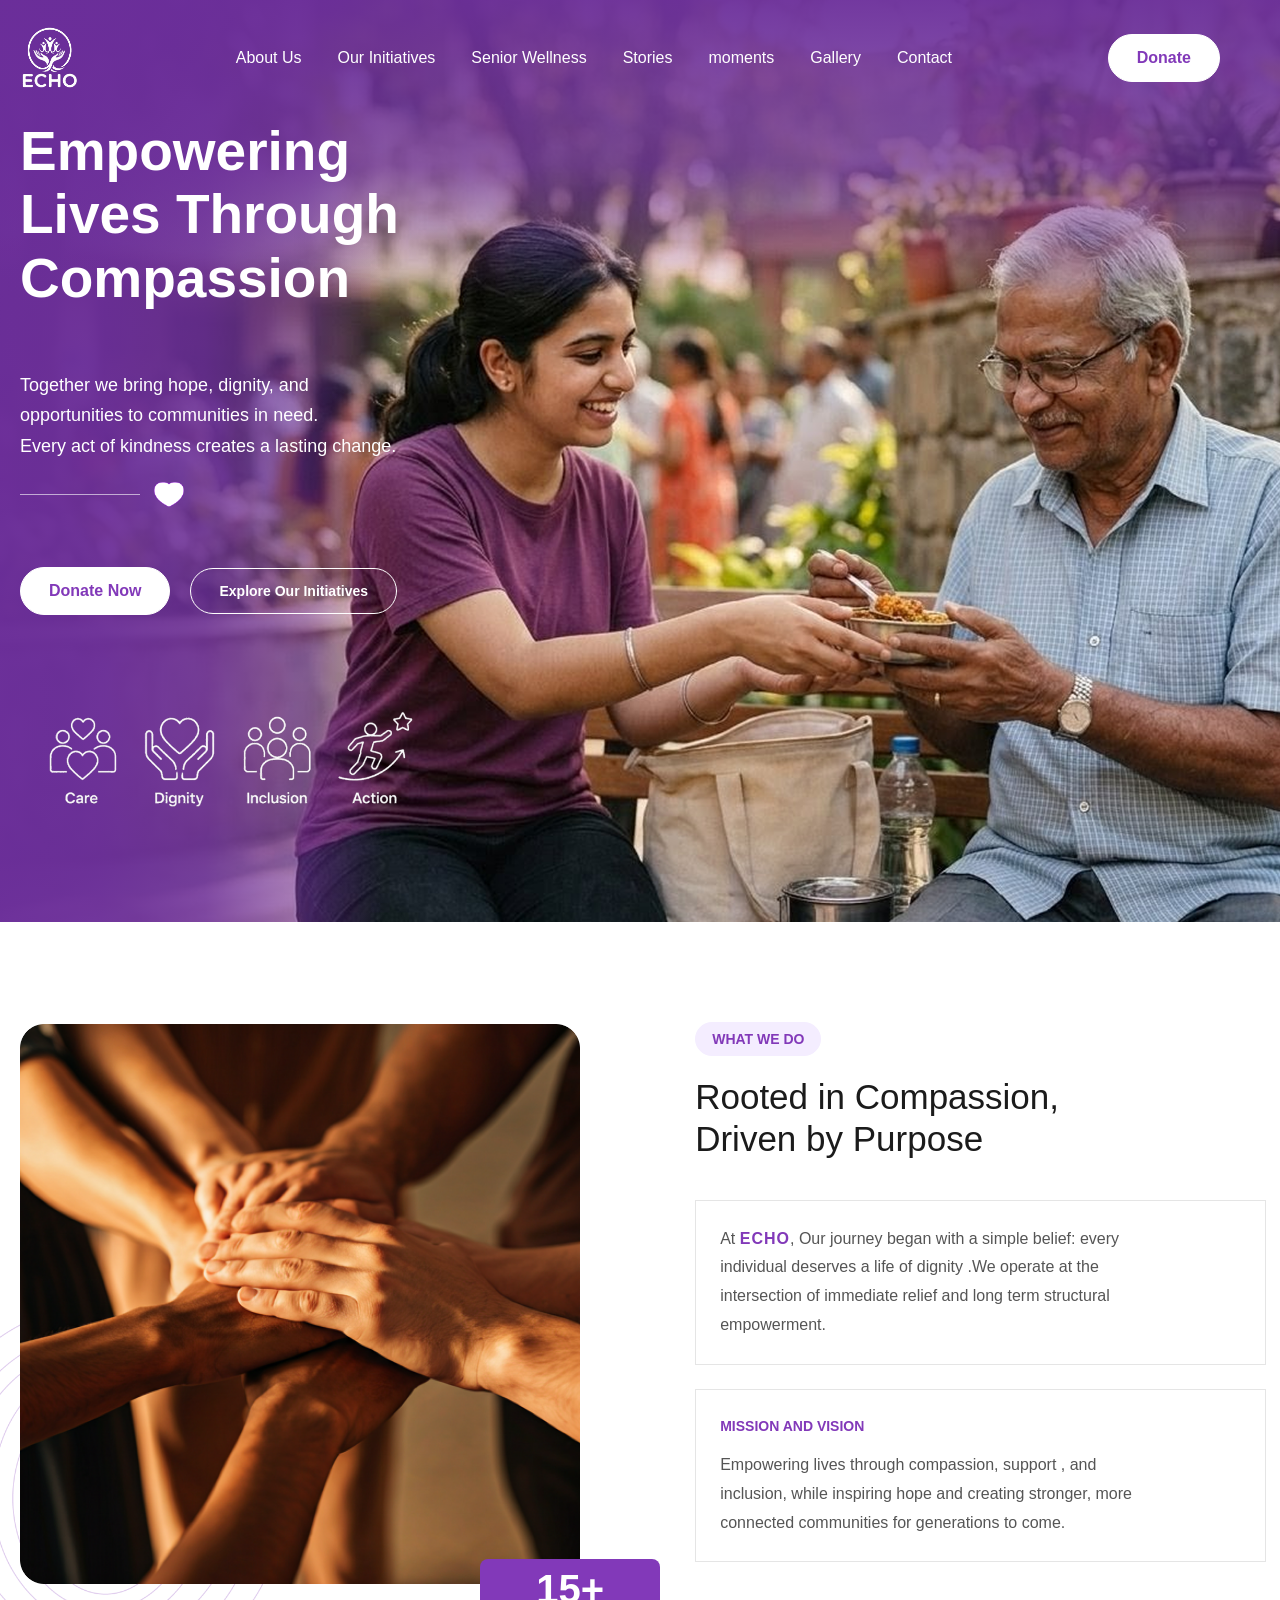
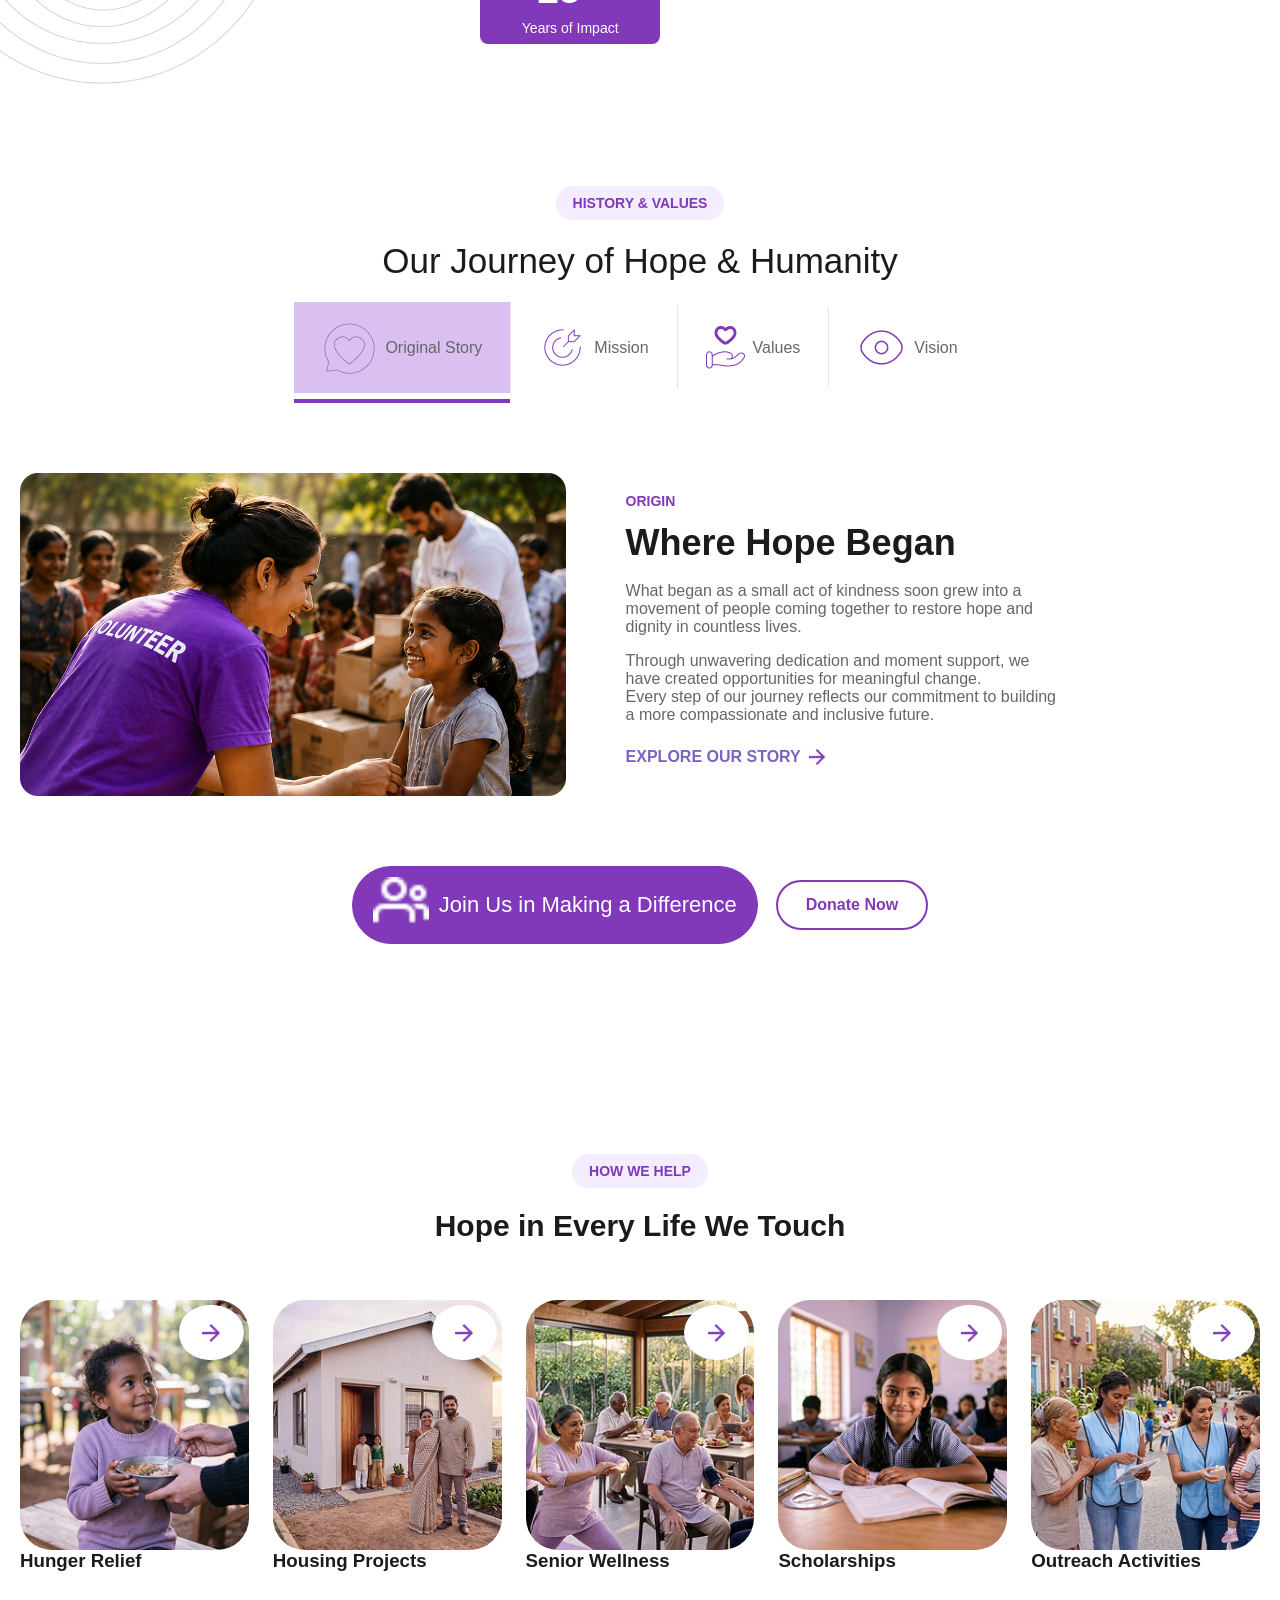
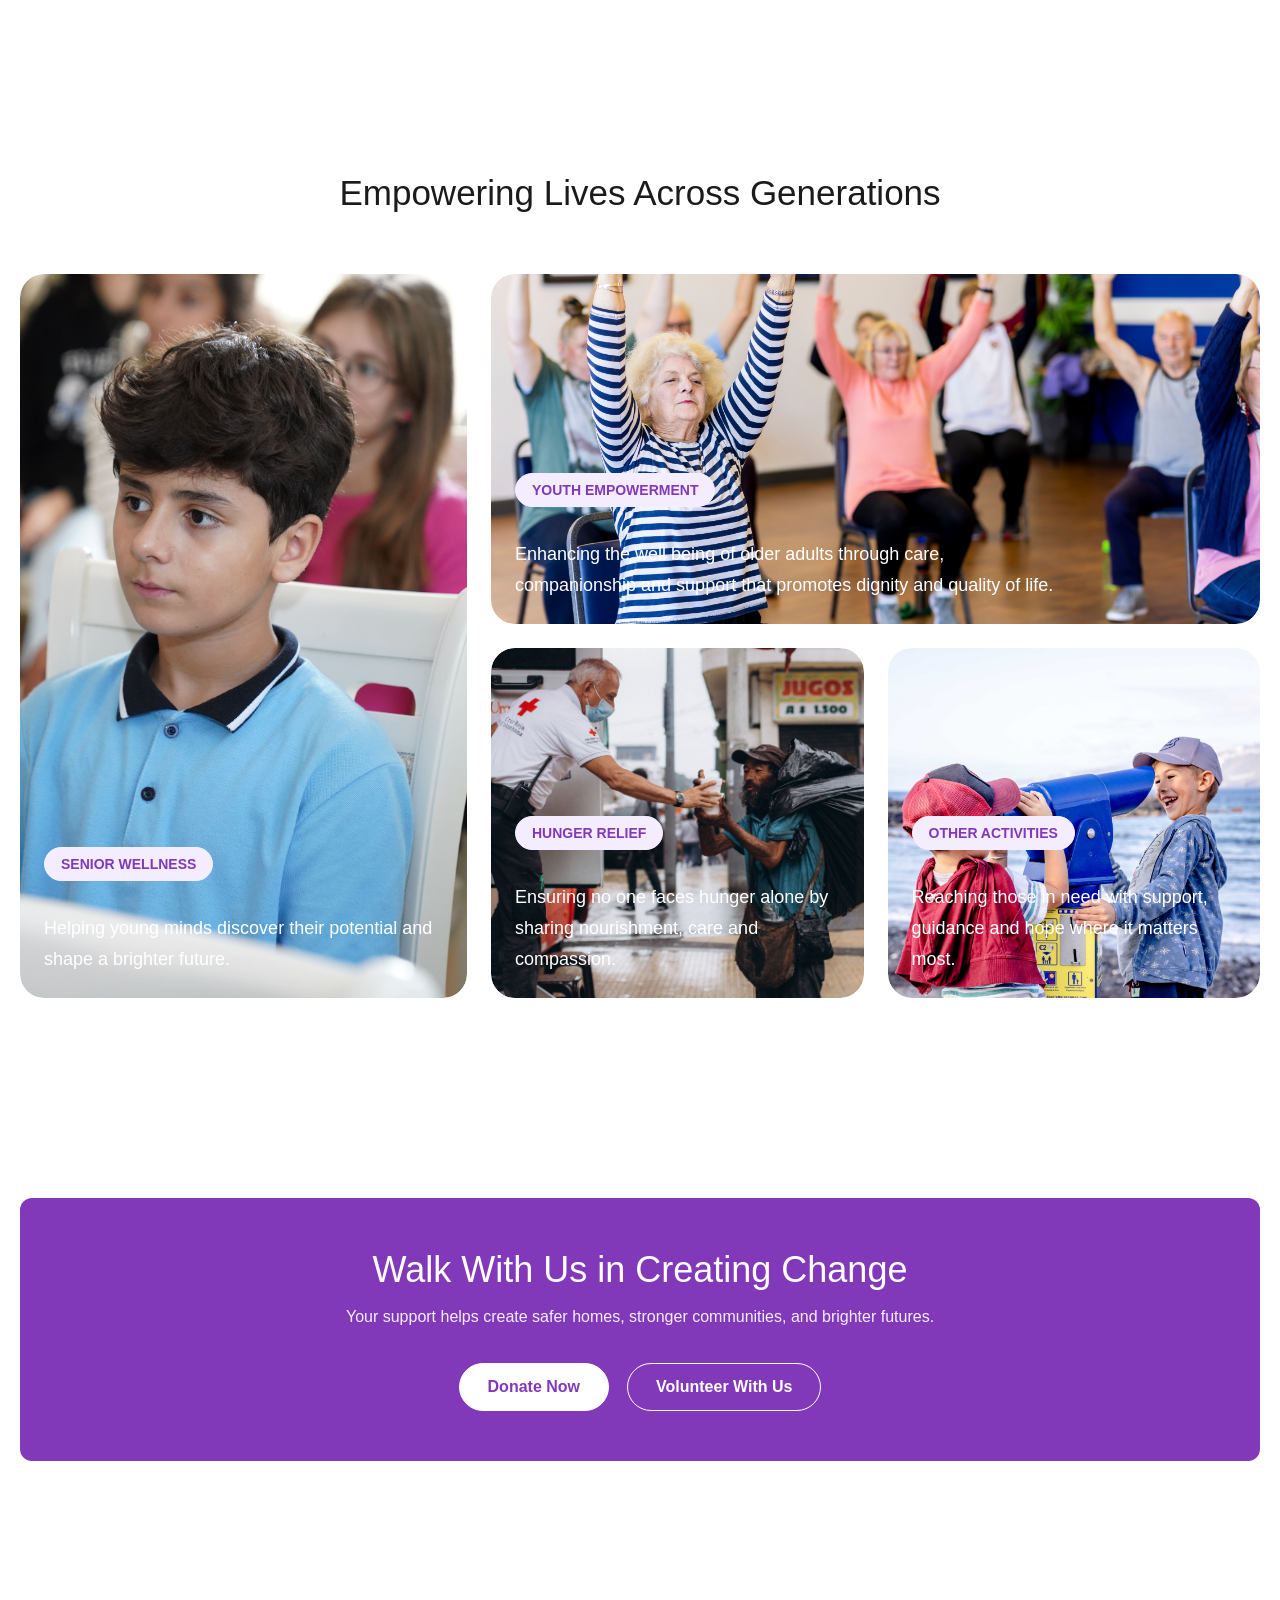
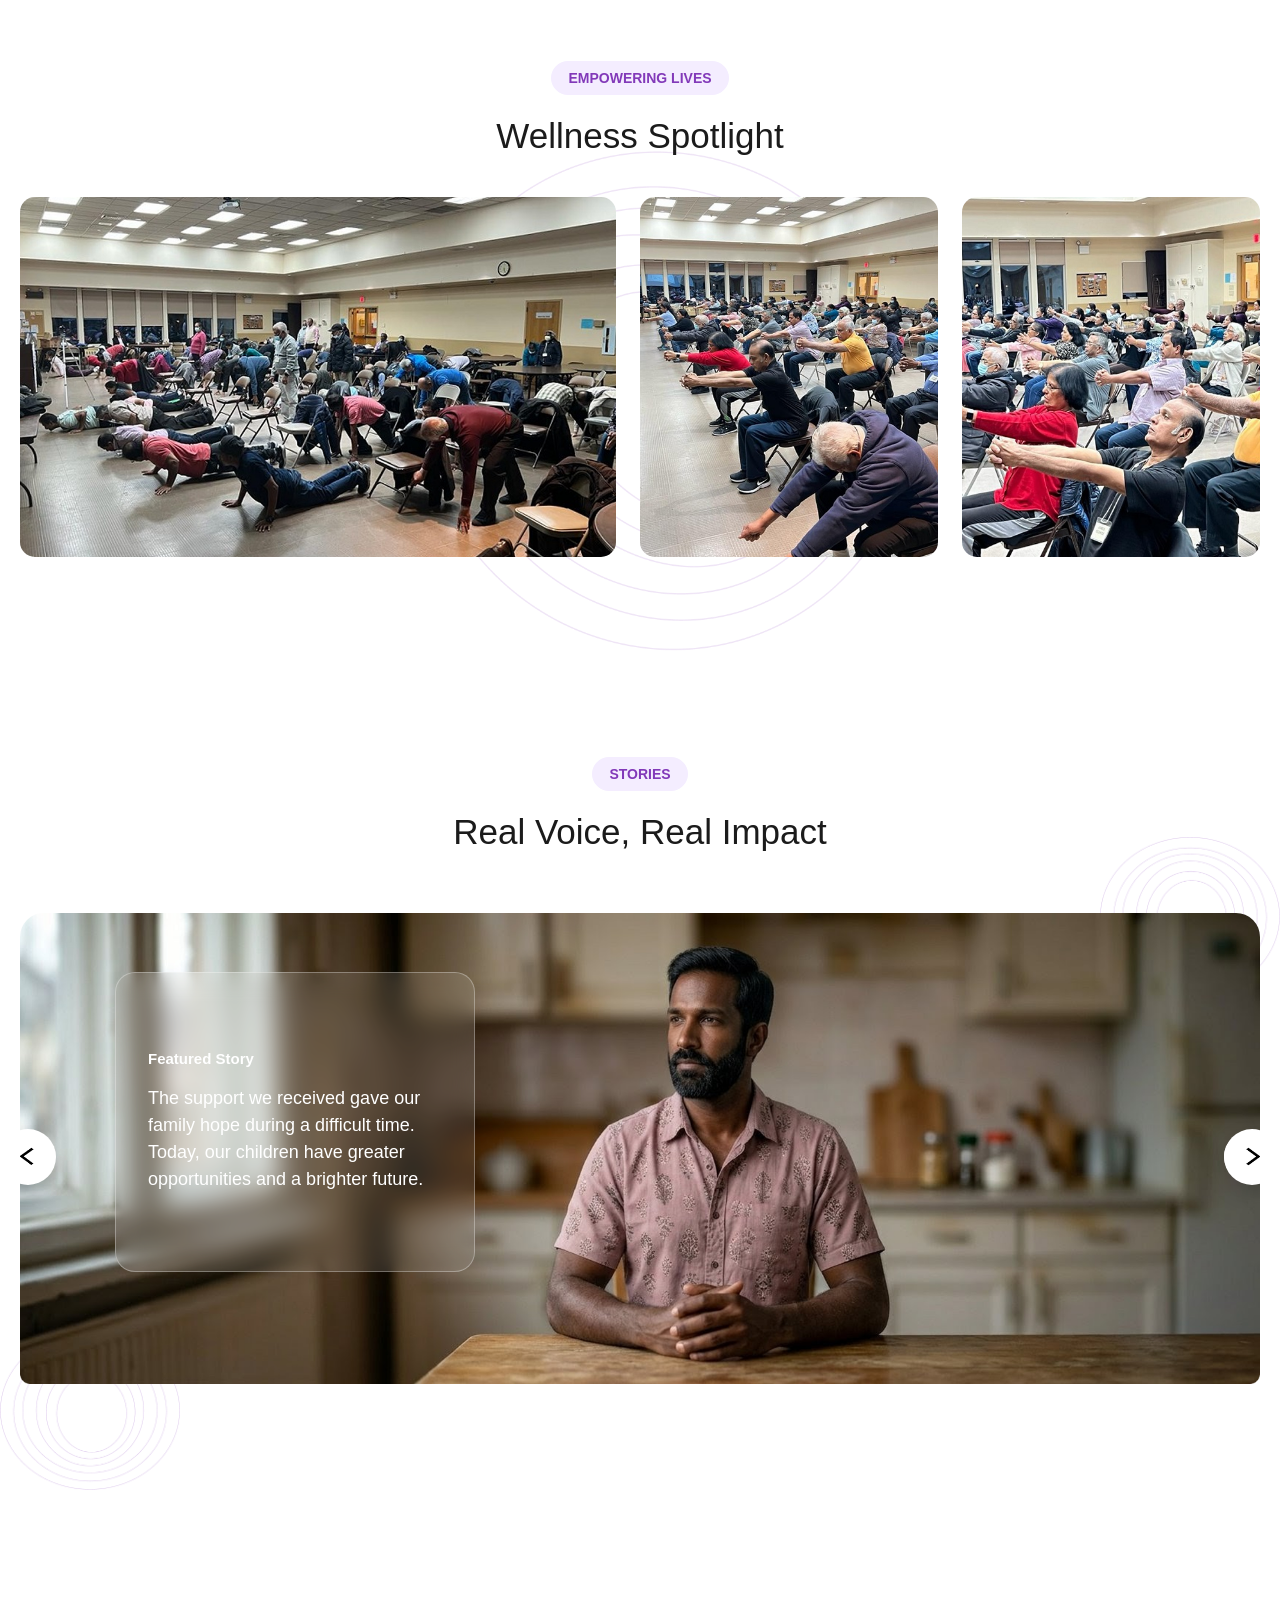
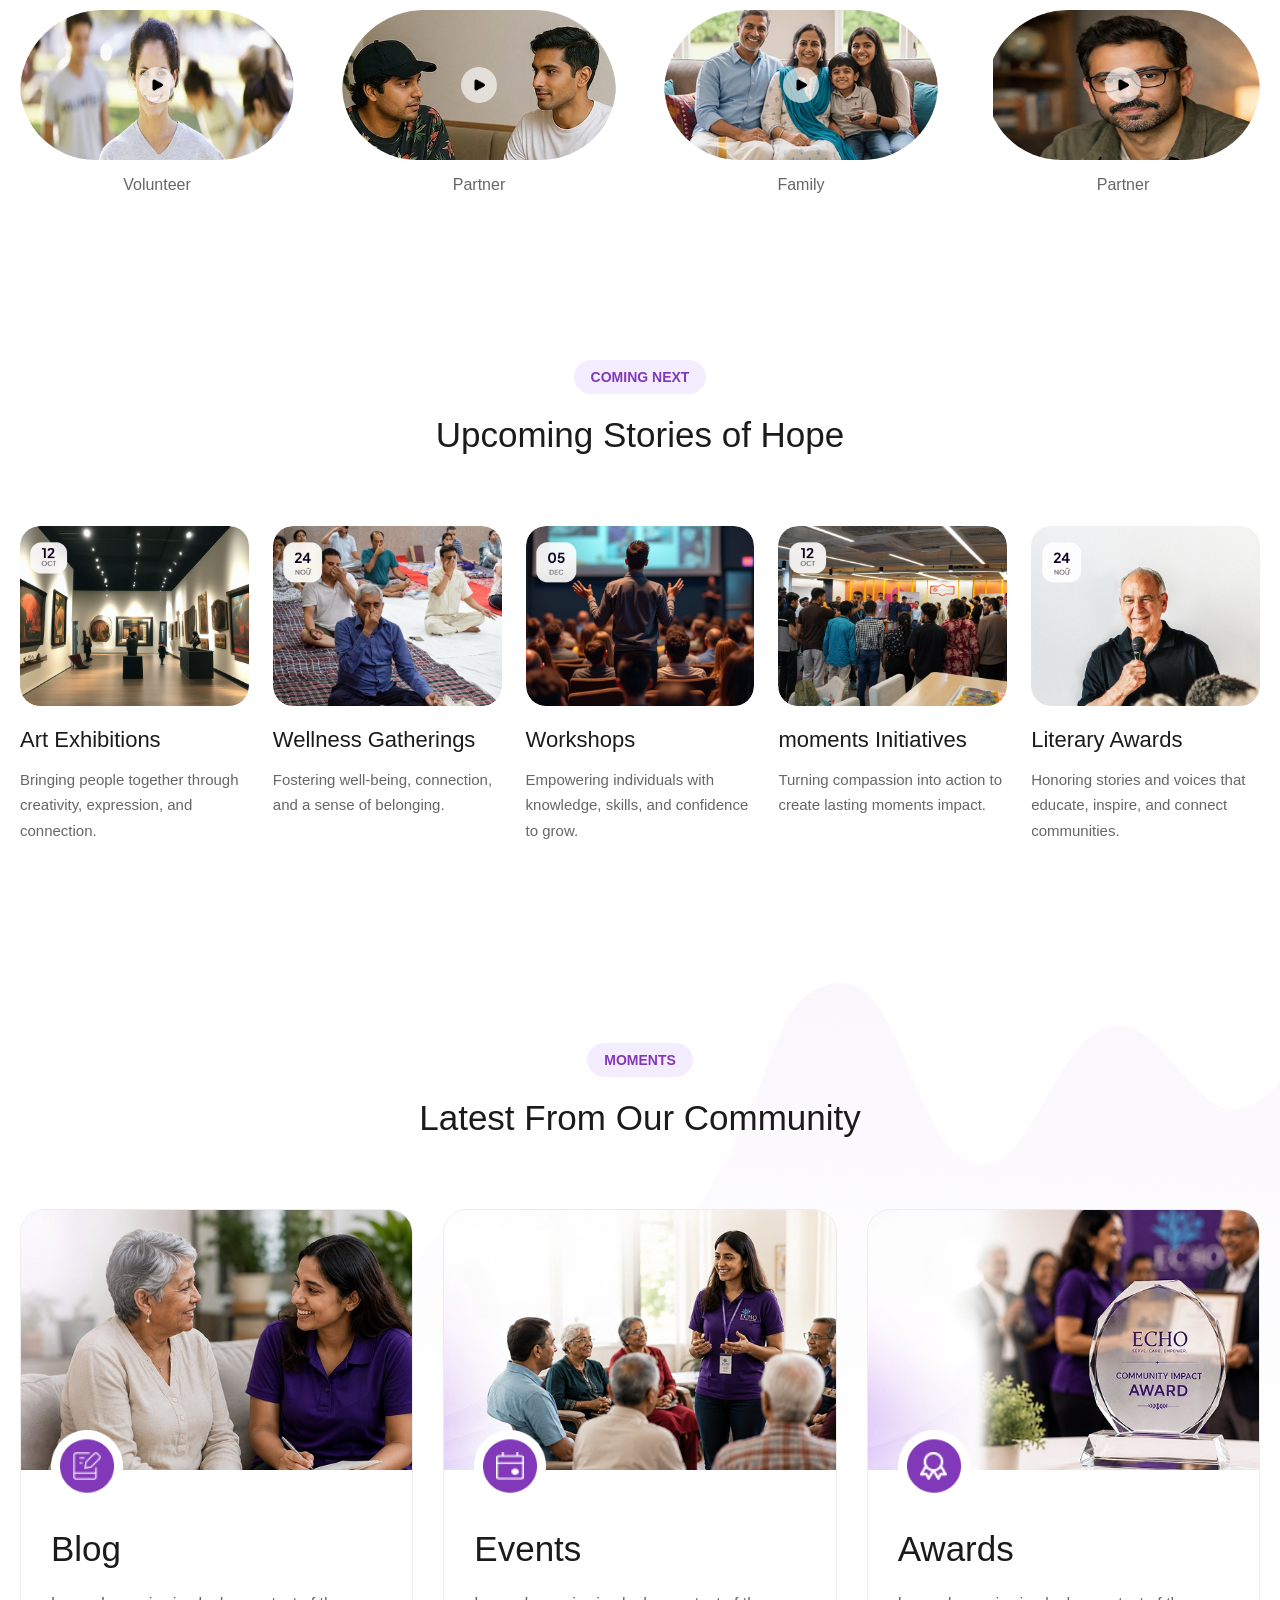
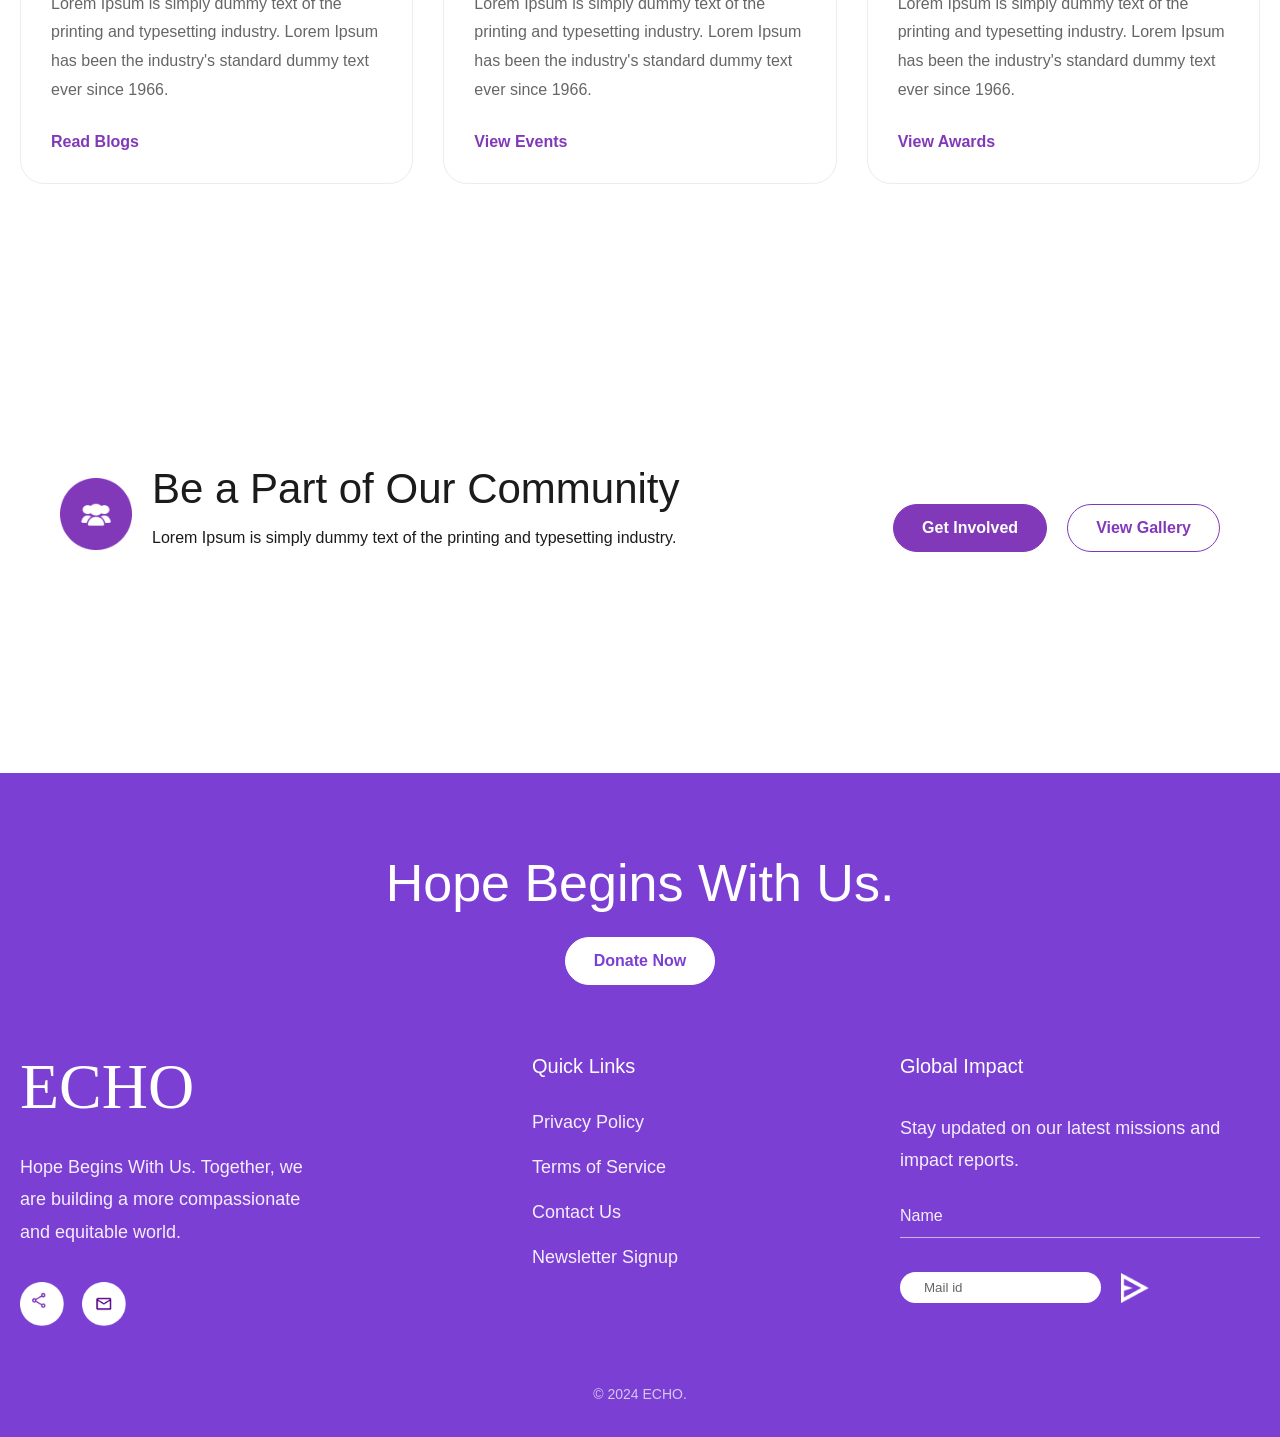
==== index.html @ 3317ca3c "added media queries added media queries and made some alignment changes for more responsive." ====
<html lang="en">

    <head>
        <meta charset="UTF-8" />
        <meta name="viewport" content="width=device-width, initial-scale=1.0" />
        <title>Echo.html</title>
        <style>
            /* Common CSS */

            * {
                margin: 0;
                padding: 0;
                box-sizing: border-box;
            }

            html {
                overflow-x: hidden;
            }

            body {
                font-family: 'Poppins', sans-serif;
                color: #1B1B1B;
                background: #fff;
                overflow-x: hidden;
            }

            img {
                display: block;
                max-width: 100%;
            }

            a {
                text-decoration: none;
            }

            p {
                margin: 0;
            }

            ul {
                list-style: none;
            }

            section {

                padding: 100px 0;
            }

            .container {
                width: 100%;
                max-width: 1320px;
                margin: 0 auto;
                padding: 0 20px;
            }


            .header {
                position: absolute;
                top: 0;
                left: 0;
                width: 100%;
                z-index: 100;
            }

            .header-inner {
                display: flex;
                justify-content: space-between;
                align-items: center;
                padding: 24px 0;
            }

            .logo img {
                width: 60px;
            }

            .nav-list {
                display: flex;
                align-items: center;
                gap: 36px;
            }

            .nav-list a {
                font-size: 16px;
                font-weight: 500;
                color: #fff;
            }

            .header-action {
                display: flex;
                align-items: center;
                gap: 16px;
                margin-right: 40px;
            }

            .btn-primary {

                display: inline-flex;

                justify-content: center;

                align-items: center;

                padding: 14px 28px;


                border-radius: 50px;

                background: #fff;
                border: 1px solid #fff;
                color: #8239B9;
                font-size: 16px;
                font-weight: 600;
            }

            .section-tag {
                display: inline-block;
                border: 1px solid #F4EDFF;
                border-radius: 30px;
                font-size: 14px;
                font-weight: 600;
                color: #8239B9;
                background-color: #F4EDFF;
                width: fit-content;
                text-transform: uppercase;
                padding: 8px 16px;
                margin-bottom: 20px;
            }

            .section-title {
                font-size: 35px;
                font-weight: 400;
                line-height: 1.2;
                color: #1B1B1B;
                margin-bottom: 40px;

            }

            .hamburger {

                display: none;

                border: none;

                background: none;

                font-size: 28px;

                color: #fff;

                cursor: pointer;
            }

            .hero {
                position: relative;
                min-height: 100vh;

                background: url("images/hero bg img.png");
                background-repeat: no-repeat;
                background-size: cover;
                background-position: center center;
                display: flex;
                align-items: flex-start;
            }

            .hero-overlay {
                position: absolute;
                inset: 0;
                z-index: 1;
                pointer-events: none;

                background:
                    linear-gradient(180deg,
                        rgba(107, 46, 154, .95) 0%,
                        rgba(107, 46, 154, .75) 18%,
                        transparent 32%),

                    /* Left */
                    linear-gradient(90deg,
                        rgba(107, 46, 154, .98) 0%,
                        rgba(107, 46, 154, .95) 8%,
                        rgba(107, 46, 154, .85) 16%,
                        rgba(107, 46, 154, .55) 24%,
                        rgba(107, 46, 154, .18) 28%,
                        transparent 30%);

            }

            .hero-content {
                position: relative;
                z-index: 2;

                max-width: 620px;
            }

            .hero-left {
                display: flex;
                flex-direction: column;
            }

            .hero-text h1 {

                font-size: 55px;

                line-height: 1.15;

                font-weight: 700;

                color: #fff;

                margin-bottom: 60px;
                margin-top: 20px;
            }

            /* Paragraph */

            .hero-text {
                max-width: 560px;
            }

            .hero-text p {
                font-size: 18px;
                line-height: 1.7;
                color: #fff;
                padding-right: 180px;
            }


            .hero-divider {

                display: flex;

                align-items: center;

                gap: 14px;

                margin-top: 20px;

                margin-bottom: 60px;
            }

            .divider-line {

                width: 120px;

                height: 1px;

                background: rgba(255, 255, 255, .6);
            }

            .hero-divider img {

                width: 30px;
            }

            /* Buttons */

            .hero-actions {

                display: flex;

                align-items: center;

                gap: 20px;

                margin-bottom: 80px;
            }

            /* Outline Button */

            .btn-outline {

                display: inline-flex;

                justify-content: center;

                align-items: center;

                padding: 14px 28px;

                border: 1px solid #fff;

                border-radius: 50px;

                color: #fff;

                font-size: 14px;

                font-weight: 600;

                transition: .3s;
            }

            .btn-outline:hover {

                background: #fff;

                color: #5E2DBF;
            }

            /* Features */

            .hero-features img {

                width: 420px;
            }

            .what-we-do {
                position: relative;
                overflow: hidden;
                background-color: #fff;
                z-index: 1;
            }

            .what-image {
                position: relative;
                flex: 0 0 48%;
                z-index: 2;
            }

            .what-we-do::before {
                content: "";
                position: absolute;

                width: 420px;
                height: 380px;

                left: 0px;
                bottom: 2px;

                background: url("images/what we do bg img1.png") no-repeat;
                background-size: contain;
                background-position: left bottom;


                z-index: 0;
            }

            .what-we-do-inner {
                position: relative;
                z-index: 1;

                display: flex;
                align-items: center;
                justify-content: space-between;
                gap: 80px;
            }

            .what-image {
                flex: 0 0 48%;
                position: relative;
                z-index: 2;
            }

            .what-image img {
                width: 100%;
                max-width: 560px;
                display: block;
            }

            .what-content {
                flex: 0 0 46%;
            }

            .content-divider {
                width: 80px;
                height: 2px;
                background: #8239B9;
            }

            .what-description {
                font-size: 12px;
                line-height: 1.8;
                color: #555;
            }

            .section2-rightside-pad {
                width: 100%;
                max-width: 420px;
            }

            .highlight {
                color: #8239B9;
                font-weight: 600;
                letter-spacing: 1px;
            }


            .section2-right .mission-title {
                font-size: 14px;
                font-weight: 600;
                color: #8239B9;
                text-transform: uppercase;
                margin-bottom: 12px;

            }

            .section2-right .mission-description {
                font-size: 16px;
                line-height: 1.8;
                color: #555;
                margin-top: 12px;
            }

            .section2-right {
                margin-bottom: 24px;
                padding: 24px;
                border: 1px solid #E5E5E5;
            }

            .section2-right p {
                font-size: 16px;
                line-height: 1.8;
                color: #555;

            }

            .impact-card {
                position: absolute;
                right: -45px;
                bottom: -60px;
                width: 180px;
                padding: 8px;
                background: #8239B9;
                color: #fff;
                border-radius: 8px;
                text-align: center;
                z-index: 3;
            }

            .impact-card h3 {
                font-size: 40px;
                font-weight: 700;
                margin-bottom: 8px;
            }

            .impact-card p {
                font-size: 14px;
                color: #fff;
            }

            /* history values */
            .history-values {
                background: #ffffff;
            }

            /* history inner */
            .history-values-inner {
                display: flex;
                flex-direction: column;
            }

            .history-values .btn-primary {

                border: 2px solid #8239B9;
            }

            /* history Heading */

            .history-values .section-title {
                text-align: center;
                max-width: 620px;

                margin: 0 auto 20px;
            }

            /* history tabs */
            .history-tabs {

                display: flex;
                justify-content: center;
                align-items: center;
                margin-bottom: 80px;
            }

            .tab-btn.active {
                background-color: #a970dd70;
                font-weight: 500;

            }

            .tab-content {
                display: none;
            }

            .tab-content.active {
                display: block;
            }

            .tab-btn {

                display: flex;

                align-items: center;

                gap: 8px;

                padding: 18px 28px;

                background: transparent;

                border: none;

                border-right: 1px solid #E5E5E5;

                cursor: pointer;

                color: #666;

                font-size: 16px;

                font-weight: 500;

                position: relative;
            }

            .tab-btn:last-child {

                border-right: none;
            }

            .tab-btn.active::after {

                content: "";

                position: absolute;

                left: 0;

                bottom: -10px;

                width: 100%;

                height: 4px;

                background: #8239B9;
            }

            /* history content */

            .history-values .section-tag {

                text-align: center;
                max-width: 620px;

                margin: 0 auto 20px;
            }

            .history-content {
                display: flex;
                /* flex-wrap: wrap;*/
                gap: 60px;
            }

            .history-image {
                flex: 0 0 44%;

            }

            .history-image img {
                width: 100%;
                height: 100%;
                object-fit: cover;
                border-radius: 18px;
            }

            .history-description {

                flex: 1;

                padding-top: 20px;
            }

            .history-subtitle {
                font-size: 14px;
                font-weight: 600;
                color: #8239B9;
                text-transform: uppercase;
                margin-bottom: 12px;
            }

            .history-heading {
                font-size: 36px;
                line-height: 1.2;
                margin-bottom: 18px;
            }

            .origin-para1 {
                font-size: 16px;
                color: #666;
                margin-bottom: 16px;
                padding-right: 200px;
                color: #666;
            }

            .origin-para2 {
                font-size: 16px;
                color: #666;
                margin-bottom: 16px;
                padding-right: 200px;
                color: #666;
                margin: 0px;
            }

            .tab-content .btn-primary {
                margin-top: 16px;
            }

            .history-cta {
                display: flex;
                justify-content: center;
                align-items: center;
                padding: 10px;
                margin-top: 60px;
                gap: 18px;
            }

            .cta-heading {

                display: inline-flex;
                justify-content: center;
                align-items: center;

                padding: 10px 20px;
                border: 1px solid #8239B9;
                border-radius: 50px;
                background: #8239B9;
                color: #fff;
            }

            .cta-heading img {
                width: 56px;
                height: 56px;
                margin-right: 10px;
            }

            .cta-heading h2 {
                font-size: 22px;
                line-height: 1.3;
                font-weight: 500;

            }

            .history-btn {
                display: inline-flex;
                align-items: center;
                gap: 8px;

                color: #7b63c2;
                font-size: 16px;
                font-weight: 600;

                margin-top: 24px;

                white-space: nowrap;
            }

            .history-btn img {
                height: 16px;
            }

            /*how we help*/
            .help-header {
                text-align: center;
                margin-bottom: 56px;
            }

            .help-title {
                font-size: 30px;
                font-weight: 700;
                line-height: 1.2;
                color: #1B1B1B;
            }

            .help-slider {
                display: flex;
                align-items: flex-start;
                gap: 24px;

                overflow: hidden;
            }

            /* Each Slide */

            .slide-card {
                display: flex;
                flex-direction: column;
            }

            /* Image */

            .slide-image {
                position: relative;
                border-radius: 20px;
                overflow: hidden;
            }

            .slide-image img {

                display: block;
                object-fit: cover;
                border-radius: 32px;
                margin: 0 auto;
            }

            .help-img {
                width: 350px;
                height: 250px;
                object-fit: cover;
                border-radius: 32px;
            }

            .slide-arrow {
                position: absolute;
                right: 5px;
                top: 5px;
                display: flex;
                justify-content: center;
                align-items: center;

                /* background:#8239B9;*/
                border-radius: 50%;
            }

            .arrow-icon {
                position: relative;
                width: 65px;
                height: 55px;
            }

            .arrow-circle {
                width: 65px;
                height: 55px;
            }

            .arrow-vector {
                position: absolute;
                top: 50%;
                left: 50%;
                transform: translate(-50%, -50%);
                width: 18px;
                height: 18px;
            }

            /*empowering lives*/
            .empowering-lives {
                background: #ffffff;
            }

            .empowering-inner {
                display: flex;
                flex-direction: column;
            }

            .empowering-lives .section-title {
                max-width: 620px;

                margin: 0 auto 60px;

                text-align: center;
            }

            .empowering-cards {

                display: flex;

                justify-content: space-between;
                display: grid;

                grid-template-columns: 1.2fr 1fr 1fr;

                grid-template-rows: 350px 350px;
                gap: 24px;
            }

            .empowering-card {

                flex: 1;
                position: relative;

                background: #ffffff;

                border-radius: 24px;

                overflow: hidden;
            }

            .empowering-card:nth-child(1) {

                grid-column: 1;

                grid-row: 1 / span 2;
            }

            .empowering-card:nth-child(2) {

                grid-column: 2 / span 2;

                grid-row: 1;
            }

            .empowering-card:nth-child(3) {

                grid-column: 2;

                grid-row: 2;
            }

            .empowering-card:nth-child(4) {

                grid-column: 3;

                grid-row: 2;
            }

            .card-image {

                overflow: hidden;

                border-radius: 24px;
                width: 100%;
                height: 100%;
                position: relative;

            }

            .card-image img {

                width: 100%;
                height: 100%;
                display: block;

                object-fit: cover;
                object-position: center;
            }

            .empowering-card:nth-child(1) .card-image img {
                object-position: center top;
            }

            .empowering-card:nth-child(2) .card-image img {
                object-position: right;
            }

            .empowering-card:nth-child(3) .card-image img {
                object-position: center top;
            }


            .card-content {
                position: absolute;
                left: 24px;
                right: 24px;
                bottom: 24px;

                display: flex;
                flex-direction: column;
                gap: 12px;

                z-index: 2;
            }

            .card-description {
                font-size: 18px;

                line-height: 1.7;
                color: #ffffff;
                max-width: 540px;
            }

            .walk-cta {
                padding: 100px 0;
                background: #fff;
            }

            .walk-cta-box {
                background: #8239B9;
                border-radius: 12px;
                padding: 50px 20px;
                text-align: center;
            }

            .walk-title {
                font-size: 36px;
                font-weight: 500;
                color: #fff;
                margin-bottom: 12px;
                line-height: 1.2;
            }

            .walk-description {
                margin: 0 auto 32px;
                font-size: 16px;
                line-height: 1.7;
                color: #F4EEFF;
            }

            .walk-actions {
                display: flex;
                justify-content: center;
                align-items: center;
                gap: 18px;
                flex-wrap: wrap;
            }

            .walk-actions .btn-primary {
                background: #fff;
                color: #8239B9;
                border: 1px solid #fff;
            }

            .btn-outline-light {
                display: inline-flex;
                justify-content: center;
                align-items: center;
                padding: 14px 28px;
                border: 1px solid #fff;
                border-radius: 50px;
                color: #fff;
                font-size: 16px;
                font-weight: 600;
                transition: .3s;
            }

            .btn-outline-light:hover {
                background: #fff;
                color: #8239B9;
            }

            /* wellness */

            .wellness {
                padding: 100px 0;
                background: #fff;
                position: relative;

                background: #fff;

            }

            .wellness::before {
                content: "";
                position: absolute;

                width: 700px;
                height: 700px;

                left: 52%;
                top: 90px;

                transform: translateX(-50%);

                background: url("images/wellness bg img.png") no-repeat center;
                background-size: contain;

                z-index: 0;
            }

            .wellness .container {
                position: relative;
                z-index: 1;
            }


            .wellness-header {
                text-align: center;
                margin-bottom: 30px;
            }

            .wellness-grid {
                display: grid;
                grid-template-columns: 2fr 1fr 1fr;
                gap: 24px;
            }

            .wellness-card {
                border-radius: 15px;
                overflow: hidden;
            }

            .wellness-card img {
                width: 100%;
                height: 360px;
                display: block;
                object-fit: cover;
            }

            .stories {
                padding: 100px 0;
                background: #ffffff;
                position: relative;
            }

            .stories::before {
                content: "";
                position: absolute;

                width: 180px;
                height: 180px;

                top: 180px;
                right: 0px;

                background: url("images/stories bg img.png") no-repeat;
                background-size: contain;
                background-position: top right;

                z-index: 0;
            }


            .stories::after {
                content: "";
                position: absolute;

                width: 180px;
                height: 180px;

                left: 0px;
                bottom: 370px;

                background: url("images/stories bg img.png") no-repeat;
                background-size: contain;
                background-position: bottom left;

                z-index: 0;
            }

            .stories .container {
                position: relative;
                z-index: 1;
            }

            .stories-header {
                text-align: center;

                margin: 0 auto 60px;
            }



            .featured-image {
                position: relative;
                border-radius: 24px;
                overflow: hidden;
                aspect-ratio: 16/9;
                width: 100%;
            }

            .featured-img {
                width: 100%;
                height: 100%;
                object-fit: cover;
                border-radius: 24px;
            }

            .featured-overlay {
                position: absolute;
                top: 30%;
                left: 95px;
                transform: translateY(-50%);

                width: 360px;
                min-height: 300px;

                display: flex;
                flex-direction: column;
                justify-content: center;

                padding: 36px 32px;

                border-radius: 20px;
                border: 1px solid rgba(255, 255, 255, .3);
                background: rgba(255, 255, 255, .12);
                backdrop-filter: blur(12px);

                z-index: 2;
            }



            .featured-tag {
                display: inline-block;

                margin-bottom: 18px;

                font-size: 15px;
                font-weight: 600;

                color: #ffffff;
            }

            .featured-description {
                font-size: 18px;
                font-weight: 500;
                line-height: 1.5;

                color: #ffffff;
            }

            .featured-story {
                position: relative;
            }

            .story-arrow {
                position: absolute;
                top: 35%;
                transform: translateY(-50%);

                width: 56px;
                height: 56px;

                display: flex;
                justify-content: center;
                align-items: center;

                border: none;
                border-radius: 50%;
                background: #fff;
                cursor: pointer;

                box-shadow: 0 8px 20px rgba(0, 0, 0, .15);
                z-index: 5;
            }

            .story-prev {
                left: -20px;
            }

            .story-next {
                right: -20px;
            }

            /* Story List */

            .story-list {
                display: flex;
                justify-content: center;
                align-items: center;
                gap: 48px;
            }

            .story-item {
                display: flex;
                flex-direction: column;
                align-items: center;
                cursor: pointer;
                position: relative;
                width: 700px;
                height: 150px;
                border-radius: 120px;

            }

            .story-item img {
                width: 100%;
                height: 100%;

                border-radius: 120px;

                object-fit: cover;

                margin-bottom: 16px;
                object-position: center top;

                transition: .3s;
            }

            .story-item span {
                font-size: 16px;
                font-weight: 500;
                color: #666666;
            }

            .story-icon {
                position: absolute;
                top: 55%;
                left: 50%;
                transform: translate(-50%, -50%);
                z-index: 2;
            }

            .story-icon img {
                width: 36px;
                height: 36px;
                display: block;
            }

            /*UPCOMING STORIES*/

            .upcoming-stories {
                background: #ffffff;
            }

            .section-header {
                max-width: 620px;
                margin: 0 auto 70px;
                text-align: center;
            }

            /* Grid */

            .upcoming-grid {
                display: grid;
                grid-template-columns: repeat(5, 1fr);
                gap: 24px;
            }

            /* Card */

            .upcoming-card {
                display: flex;
                flex-direction: column;
            }

            /* Image */

            .upcoming-image {
                position: relative;
                overflow: hidden;
                border-radius: 20px;
                margin-bottom: 20px;
            }

            .upcoming-img {
                width: 100%;
                height: 180px;
                display: block;
                object-fit: cover;
                border-radius: 20px;
            }



            /* Content */

            .upcoming-content {
                display: flex;
                flex-direction: column;
            }

            .upcoming-title {
                font-size: 22px;
                font-weight: 500;
                line-height: 1.3;
                color: #1B1B1B;
                margin-bottom: 12px;
            }

            .upcoming-description {
                font-size: 15px;
                line-height: 1.7;
                color: #666666;
            }

            /* moments */

            .moments {
                position: relative;
                background: #ffffff;
                overflow: hidden;
                z-index: 1;
            }

            .moments::after {
                content: "";
                position: absolute;
                top: 40px;
                right: -40px;
                width: 950px;
                height: 600px;
                background: url("images/moments bg img.png") no-repeat top right;
                background-size: contain;
                z-index: 0;
            }

            .moments .container {
                position: relative;
                z-index: 1;

            }

            /* Header */

            .section-header {
                max-width: 620px;
                margin: 0 auto 70px;
                text-align: center;
            }

            /* Grid */

            .moments-grid {
                display: grid;
                grid-template-columns: repeat(3, 1fr);
                gap: 30px;

            }

            /* Card */

            .moments-card {
                background: #ffffff;
                border: 1px solid #ECECEC;
                border-radius: 24px;
                overflow: hidden;
                display: flex;
                flex-direction: column;
            }

            /* Image */

            .moments-image {
                position: relative;
            }

            .moments-img {
                width: 100%;
                height: 260px;
                display: block;
                object-fit: cover;
            }

            /* Icon */

            .moments-icon {
                position: absolute;
                left: 30px;
                bottom: -32px;
            }

            .icon-circle {
                width: 72px;
                height: 72px;
                display: block;
            }

            .icon-vector {
                position: absolute;

                top: 50%;
                left: 50%;

                transform: translate(-50%, -50%);

                width: 28px;
                height: 28px;
            }

            /* Content */

            .moments-content {
                padding: 56px 30px 32px;
                display: flex;
                flex-direction: column;
                flex: 1;
            }

            .moments-title {
                font-size: 35px;
                font-weight: 500;
                line-height: 1.3;
                color: #1B1B1B;
                margin-bottom: 18px;
            }

            .moments-description {
                font-size: 16px;
                line-height: 1.8;
                color: #666666;
                margin-bottom: 28px;
            }

            /* Link */

            .moments-link {
                display: inline-flex;
                align-items: center;
                gap: 8px;

                font-size: 16px;
                font-weight: 600;

                color: #8239B9;

                margin-top: auto;
            }

            .moments-link img {
                width: 18px;
                height: 18px;
            }

            /* COMMUNITY CTA */

            .community-cta {
                background: #ffffff;
            }

            .community-cta-box {

                border-radius: 32px;

                padding: 80px 40px;

                text-align: center;

                display: flex;
                align-items: center;
            }

            /* Icon */

            .community-cta-icon {
                position: relative;

                display: inline-block;

                margin-bottom: 28px;
                flex-shrink: 0;

            }

            .community-cta-icon .community-circle {
                width: 72px;
                height: 72px;
                display: block;
            }

            .community-cta-icon .community-vector {
                position: absolute;

                top: 50%;
                left: 50%;

                transform: translate(-50%, -50%);

                width: 40px;
                height: 35px;
            }

            /* Heading */
            .community-cta-header {
                display: flex;
                flex: 1;
                flex-direction: column;
                text-align: left;
                justify-content: center;
                padding-left: 20px;
            }

            .community-cta-title {
                font-size: 42px;
                font-weight: 500;
                line-height: 1.2;
                margin-bottom: 10px;
            }

            /* Description */

            .community-cta-description {
                max-width: 620px;

                font-size: 16px;
                line-height: 1.8;

                margin-bottom: 40px;
            }

            /* Buttons */

            .community-actions {
                display: flex;

                justify-content: space-between;
                align-items: center;

                gap: 20px;
                flex-shrink: 0;
            }



            .community-actions .btn-primary {
                color: #ffffff;
                background: #8239B9;
                border: 1px solid #8239B9;
            }

            .community-actions .btn-outline-light {
                background: transparent;
                color: #8239B9;
                border: 1px solid #8239B9;
            }

            .community-actions .btn-outline-light:hover {
                background: #ffffff;
                color: #8239B9;
            }

            /* FOOTER */

            .footer {

                background: #7B3FD4;

                padding: 80px 0 35px;
            }

            /* Top */

            .footer-top {

                display: flex;

                flex-direction: column;

                align-items: center;

                margin-bottom: 70px;
            }

            .footer-title {

                font-size: 52px;

                font-weight: 400;

                color: #ffffff;

                margin-bottom: 24px;
            }

            .footer-top .btn-primary {

                background: #ffffff;

                color: #7B3FD4;
            }

            /* Content */

            .footer-content {

                display: grid;

                grid-template-columns: 1.2fr .8fr 1fr;

                gap: 80px;

                margin-bottom: 60px;
            }

            /* Left */
            .footer-logo {
                font-family: "Cormorant Garamond", serif;
                font-size: 64px;
                font-weight: 500;
                line-height: 1;
                color: #ffffff;
                margin-bottom: 32px;
            }


            .footer-description {

                max-width: 290px;

                font-size: 18px;

                line-height: 1.8;

                color: #F5EEFF;

                margin-bottom: 34px;
            }

            .footer-social {

                display: flex;

                gap: 18px;
            }

            .footer-social a img {

                width: 44px;

                height: 44px;

                display: block;
            }

            /* Center */

            .footer-links h4,

            .footer-newsletter h4 {

                font-size: 20px;

                font-weight: 500;

                color: #ffffff;

                margin-bottom: 34px;
            }

            .footer-links {
                display: flex;
                flex-direction: column;
            }


            .footer-links ul {

                list-style: none;
                margin: 0;
                padding: 0;

            }

            .footer-links li {

                margin-bottom: 24px;
                gap: 18px;



            }

            .footer-links a {

                color: #F5EEFF;

                font-size: 18px;

                transition: .3s;
            }

            .footer-links a:hover {

                color: #ffffff;
            }

            /* Right */

            .footer-newsletter p {

                color: #F5EEFF;

                font-size: 18px;

                line-height: 1.8;

                margin-bottom: 30px;
            }

            .newsletter-form {

                display: flex;

                flex-direction: column;

                gap: 24px;
            }

            .footer-name {

                width: 100%;

                background: transparent;

                border: none;

                border-bottom: 1px solid rgba(255, 255, 255, .6);

                padding-bottom: 12px;

                font-size: 16px;

                color: #ffffff;
            }

            .footer-name::placeholder {

                color: #F5EEFF;
            }

            .footer-name:focus {

                outline: none;
            }

            .newsletter-row {
                display: flex;
                align-items: center;
                gap: 20px;
            }

            .newsletter-email {

                display: flex;

                align-items: center;

                background: #ffffff;

                border-radius: 50px;

                padding: 8px 8px 8px 24px;
            }

            .newsletter-email input {

                flex: 1;

                border: none;

                color: #1B1B1B;

                padding: 0;
            }

            .newsletter-email input::placeholder {

                color: #666666;
            }

            .newsletter-row button {

                width: 52px;

                height: 52px;

                border: none;
                background: #7B3FD4;

                cursor: pointer;
            }

            .newsletter-row button img {

                width: 28px;

                display: block;

            }

            /* Bottom */

            .footer-bottom {

                text-align: center;
            }

            .footer-bottom p {

                font-size: 14px;

                color: rgba(255, 255, 255, .7);
            }


            /*  MOBILE RESPONSIVE     */
            @media (max-width:780px) {

                section {
                    padding: 60px 0;
                }

                .container {
                    padding: 0 16px;
                }

                .section-title {
                    font-size: 28px;
                    margin-bottom: 24px;
                }

                .section-tag {
                    font-size: 12px;
                    padding: 6px 14px;
                }

                .header {
                    position: fixed;
                    background: #8239B9;
                }

                .header-inner {
                    padding: 14px 0;
                }

                .logo img {
                    width: 48px;
                }


                .header-action .btn-primary {
                    display: none;
                }

                .hamburger {
                    display: block;
                    margin-right: 40px;
                }

                .navbar {
                    display: block;
                    position: fixed;
                    top: 76px;
                    right: -260px;
                    width: 260px;
                    height: auto;
                    background: #8239B9;
                    transition: right .3s ease;
                    padding: 25px 20px;
                    z-index: 999;

                    visibility: hidden;
                    opacity: 0;


                }

                .navbar.active {
                    right: 0;
                    visibility: visible;
                    opacity: 1;

                }

                .nav-list {
                    display: flex;
                    flex-direction: column;
                    align-items: flex-start;
                    gap: 20px;
                }

                .nav-list li {
                    width: 100%;
                }

                .nav-list a {
                    color: #fff;
                    display: block;
                    width: 100%;
                }

                .hero-content,
                .hero-left,
                .hero-text {
                    width: 100%;
                    max-width: 100%;
                }

                .hero {
                    width: 100%;
                    overflow: hidden;
                }

                .hero {

                    padding: 120px 0 60px;
                    background-image: url("images/hero bg img mobile.png");

                    min-height: 100vh;
                    background-size: cover;
                    background-repeat: no-repeat;
                    background-position: center center;


                }

                .hero-overlay {
                    background:
                        linear-gradient(180deg,
                            rgba(107, 46, 154, .55) 0%,
                            rgba(107, 46, 154, .35) 18%,
                            transparent 38%),

                        linear-gradient(90deg,
                            rgba(107, 46, 154, .70) 0%,
                            rgba(107, 46, 154, .55) 10%,
                            rgba(107, 46, 154, .35) 20%,
                            rgba(107, 46, 154, .15) 28%,
                            transparent 40%);
                }


                .hero-text h1 {
                    font-size: 40px;
                    margin-top: 0;
                }

                .hero-text p {
                    padding-right: 180px;
                    font-size: 16px;
                }

                .hero-divider {
                    margin: 24px 0 32px;
                }

                .hero-actions {

                    display: flex;
                    flex-direction: column;
                    align-items: center;
                    gap: 16px;
                    margin-bottom: 40px;

                }

                .hero-actions .btn-primary {
                    width: 160px;

                }

                .hero-actions a {
                    width: 210px;
                    text-align: center;

                }

                .hero-features {
                    width: 280px;
                }

                .hero-features img {
                    width: 100%;
                }

                .what-we-do-inner,
                .history-content,
                .community-cta-box,
                .footer-content {
                    flex-direction: column;
                    display: flex;
                    gap: 30px;
                }

                .what-content,

                .history-image,
                .tab-content {
                    flex: 100%;
                    width: 100%;
                }



                .what-image img {
                    width: 100%;
                    object-fit: cover;
                    object-position: 60% center;
                }

                .impact-card {
                    position: static;
                    margin: 20px auto 0;
                }

                .section2-rightside-pad,
                .origin-para1,
                .origin-para2 {
                    max-width: 100%;
                    padding-right: 0;
                }

                .history-tabs {
                    overflow-x: auto;
                    justify-content: center;
                    margin-bottom: 30px;
                }

                .cta-heading img {
                    width: 28px;
                    height: 30px;
                }

                .cta-heading h2 {
                    font-size: 16;
                }

                .tab-btn {
                    display: flex;
                    flex-direction: column;
                    align-items: center;
                    justify-content: center;
                    gap: 8px;

                    min-width: 95px;
                    padding: 12px 10px;

                    text-align: center;
                }

                .tab-btn img {
                    width: 26px;
                    height: 26px;
                }

                .tab-btn span {
                    font-size: 12px;
                    line-height: 1.3;
                }

                .history-cta {
                    flex-direction: column;
                    gap: 20px;
                }

                .help-slider {
                    overflow-x: auto;
                    scroll-snap-type: x mandatory;
                    padding-bottom: 10px;
                }

                .help-slide {
                    min-width: 280px;
                    scroll-snap-align: start;
                }

                .help-img {
                    width: 100%;
                    height: 220px;
                }

                .empowering-cards {
                    display: grid;
                    grid-template-columns: 1fr;
                    grid-template-rows: auto;
                }

                .empowering-card,
                .empowering-card:nth-child(1),
                .empowering-card:nth-child(2),
                .empowering-card:nth-child(3),
                .empowering-card:nth-child(4) {
                    grid-column: auto;
                    grid-row: auto;
                    height: 260px;
                }

                .walk-cta-box {
                    padding: 40px 20px;
                }

                .walk-title {
                    font-size: 28px;
                }

                .what-we-do::before {
                    display: block;
                    width: 180px;
                    height: 180px;
                    left: -40px;
                    top: 300px;
                    background-size: contain;
                }

                .wellness::before {
                    display: block;
                    width: 260px;
                    height: 260px;
                    top: 120px;
                    left: 50%;
                    transform: translateX(-50%);
                    background-size: contain;
                }

                .stories::before {
                    display: block;
                    width: 100px;
                    height: 100px;
                    top: 200px;
                    right: -20px;
                    background-size: contain;
                }

                .stories::after {
                    display: block;
                    width: 100px;
                    height: 100px;
                    left: -20px;
                    bottom: 300px;
                    background-size: contain;
                }

                .moments::after {
                    display: block;
                    width: 250px;
                    height: 300px;
                    top: 40px;
                    right: -40px;
                    background-size: contain;
                }

                .wellness-grid,
                .upcoming-grid,
                .moments-grid {
                    grid-template-columns: 1fr;
                }

                .moments-img {
                    object-position: 50% 10%;
                }

                .upcoming-img {
                    width: 100%;
                    height: 350px;
                    object-fit: cover;
                    object-position: center center;
                }

                .wellness-card img {
                    height: 280px;
                }

                .featured-image {
                    height: 420px;
                    position: relative;
                    overflow: hidden;
                }

                .featured-image img {
                    width: 100%;
                    height: 100%;
                    object-fit: cover;
                    border-radius: 24px;
                }

                .featured-overlay {
                    position: absolute;

                    left: 60px;

                    top: 40%;
                    width: 35%;
                    min-height: auto;

                    padding: 18px;

                    border-radius: 16px;

                    display: flex;
                    flex-direction: column;
                    justify-content: left;

                    background: rgba(255, 255, 255, .15);
                    backdrop-filter: blur(10px);

                    z-index: 5;
                }


                /* .featured-overlay p {
                    margin-top: 8px;
                }*/

                .featured-tag {
                    font-size: 12px;
                    margin-bottom: 12px;

                }

                .featured-description {
                    font-size: 13px;
                    line-height: 1.5;
                }

                .featured-story {
                    margin-bottom: 60px;
                }

                .story-list {
                    margin-top: 0;
                    padding-top: 0;

                }

                .story-arrow {
                    top: 50%
                }

                .story-list {
                    overflow-x: auto;
                    justify-content: flex-start;
                    gap: 16px;
                    padding: 20px 0;
                }

                .story-item {
                    min-width: 180px;

                    width: 180px;
                    height: 100px;
                    margin-bottom: 40px;
                }


                .upcoming-img {
                    object-fit: cover;
                    object-position: center top;

                    background: #fff;


                }


                .upcoming-card {
                    padding-top: 20px;
                }



                .community-cta-box {
                    padding: 30px 20px;
                    text-align: center;
                }

                .community-cta-header {
                    padding-left: 0;
                    text-align: center;
                }

                .community-actions {

                    display: flex;
                    flex-direction: column;
                    align-items: center;
                    gap: 16px;
                    margin-bottom: 40px;
                }

                .community-actions a {
                    width: 180px;
                    justify-content: center;
                }

                .footer {
                    padding: 60px 0 30px;
                }

                .footer-top {
                    margin-bottom: 40px;
                }

                .footer-title {
                    font-size: 34px;
                    text-align: center;
                }

                .footer-content {
                    gap: 40px;
                }

                .footer-description {
                    max-width: 100%;
                }

                .newsletter-row {
                    flex-direction: column;
                    align-items: stretch;
                }

                .newsletter-email {
                    width: 100%;
                }

                .newsletter-row button {
                    width: 100%;
                }
            }





            @media (min-width: 781px) and (max-width: 900px) {

                .header-inner {
                    padding: 14px 0;
                }


                .header-action .btn-primary {
                    display: none;
                }

                .hamburger {
                    display: block;
                    margin-right: 40px;
                }

                .navbar {
                    display: block;
                    position: fixed;
                    top: 76px;
                    right: -260px;
                    width: 260px;
                    height: auto;
                    background: #8239B9;
                    transition: right .3s ease;
                    padding: 25px 20px;
                    z-index: 999;

                    visibility: hidden;
                    opacity: 0;


                }

                .navbar.active {
                    right: 0;
                    visibility: visible;
                    opacity: 1;

                }

                .nav-list {
                    display: flex;
                    flex-direction: column;
                    align-items: flex-start;
                    gap: 20px;
                }

                .nav-list li {
                    width: 100%;
                }

                .nav-list a {
                    color: #fff;
                    display: block;
                    width: 100%;
                }

                .featured-image {
                    height: 600px;
                }

                .stories::before {
                    right: -30px;
                }

                .stories::after {
                    left: -30px;
                    bottom: 350px;
                }

            }


            @media (min-width: 781px) and (max-width: 1024px) {

                section {
                    padding: 80px 0;
                }

                .container {
                    padding: 0 30px;
                }

                .section-title {
                    font-size: 32px;
                }

                /* Header */

                .header-inner {
                    padding: 18px 0;
                }

                .nav-list {
                    gap: 20px;
                }

                .nav-list a {
                    font-size: 15px;
                }

                .btn-primary {
                    padding: 12px 22px;
                    font-size: 15px;
                }

                .hero {
                    background-image: url('images/hero\ bg\ img.png');
                    background-repeat: no-repeat;
                    background-size: cover;
                    background-position: center center;
                    min-height: 100vh;


                }

                .hero-content {
                    max-width: 540px;
                }

                .hero-text h1 {
                    font-size: 46px;
                    margin-top: 70px;

                }

                .hero-text p {
                    font-size: 17px;
                    padding-right: 180px;
                    max-width: 520px;
                }

                .hero-features img {
                    width: 340px;
                }

                .what-we-do-inner {
                    gap: 40px;
                }

                .what-we-do::before {
                    left: -50px;
                }

                .impact-card {
                    width: 150px;
                    right: -20px;
                }

                .history-content {
                    gap: 35px;
                }

                .history-heading {
                    font-size: 30px;
                }

                .origin-para1,
                .origin-para2 {
                    padding-right: 20px;
                }

                .history-tabs {
                    flex-wrap: wrap;
                    gap: 12px;
                }

                .cta-heading img {
                    width: 40px;
                    height: 30px;
                    margin-right: 15px;
                }

                .cta-heading h2 {
                    font-size: 18;
                }

                .tab-btn {
                    padding: 16px 18px;
                }

                .help-slider {
                    overflow-x: auto;
                    gap: 20px;
                }

                .slide-card {
                    min-width: 320px;

                }

                .slide-image {
                    margin-bottom: 20px;
                }

                .slide-title {
                    min-height: 60px;
                    display: flex;
                    align-items: flex-start;
                }

                .empowering-cards {
                    grid-template-columns: 1fr 1fr;
                    grid-template-rows: auto;
                }

                .empowering-card,
                .empowering-card:nth-child(1),
                .empowering-card:nth-child(2),
                .empowering-card:nth-child(3),
                .empowering-card:nth-child(4) {
                    grid-column: auto;
                    grid-row: auto;
                    height: 480px;
                }

                .empowering-card:nth-child(2) .card-image img {
                    object-position: right;
                }

                .card-image img {
                    width: 100%;
                    height: 100%;
                    object-fit: cover;

                }

                .wellness-grid {
                    grid-template-columns: 1fr 1fr;
                }

                .wellness-card:first-child {
                    grid-column: 1 / -1;
                }

                .featured-image {
                    height: 520px;
                }

                .featured-overlay {
                    left: 55px;
                    top: 30%;
                    transform: translateY(-50%);
                    width: 35%;
                    min-height: auto;
                    padding: 24px;
                    /*max-width: 300px;
                    padding: 30px 30px;*/
                }

                .featured-tag {
                    font-size: 14px;
                }

                .featured-description {
                    font-size: 16px;
                    line-height: 1.6;
                }

                .story-arrow {
                    top: 35%;
                }

                .story-prev {
                    left: -20px;
                }

                .story-next {
                    right: -20px;
                }

                .story-item {
                    width: 260px;
                    height: 120px;
                }

                .upcoming-img {
                    width: 100%;
                    height: 280px;
                    object-fit: cover;
                    object-position: 50% 10%;
                }

                .upcoming-grid {
                    grid-template-columns: repeat(2, 1fr);
                }

                .moments-grid {
                    grid-template-columns: 1fr 1fr;
                }

                .community-cta-box {
                    flex-direction: column;
                    text-align: center;
                    gap: 30px;
                }

                .community-cta-header {
                    text-align: center;
                    padding-left: 0;
                }

                .community-actions {
                    justify-content: center;
                    flex-wrap: wrap;
                }

                .footer-content {
                    display: grid;
                    grid-template-columns: 1fr 1fr;
                    gap: 40px;
                    justify-items: center;
                    align-items: start;
                }

                .footer-about,

                .footer-newsletter {
                    text-align: center;
                }

                .footer-links {
                    margin-top: 10px;
                    text-align: left;
                }

                .footer-social {
                    justify-content: center;
                }

                .footer-newsletter {
                    grid-column: 1 / -1;
                }

                .newsletter-email {
                    width: 100%;
                    max-width: 350px;
                }
            }
        </style>
    </head>

    <body>
        <header class="header">
            <div class="container">
                <div class="header-inner">
                    <!-- Logo -->
                    <div class="logo">
                        <a href="#">
                            <img src="images/echo logo.png" alt="ECHO Logo" />
                        </a>
                    </div>

                    <!-- Navigation -->
                    <nav class="navbar">
                        <ul class="nav-list">
                            <li><a href="#">About Us</a></li>
                            <li><a href="#">Our Initiatives</a></li>
                            <li><a href="#">Senior Wellness</a></li>
                            <li><a href="#">Stories</a></li>
                            <li><a href="#">moments</a></li>
                            <li><a href="#">Gallery</a></li>
                            <li><a href="#">Contact</a></li>
                        </ul>
                    </nav>

                    <!-- Donate Button -->
                    <div class="header-action">
                        <a href="#" class="btn-primary">Donate</a>
                        <button class="hamburger">☰</button>
                    </div>
                </div>
            </div>
        </header>

        <main>
            <section class="hero">
                <!-- Background Overlay -->
                <div class="hero-overlay"></div>

                <div class="container">

                    <div class="hero-content">
                        <!-- Hero Heading -->
                        <div class="hero-left">

                            <div class="hero-text">

                                <h1>Empowering <br>Lives Through <br> Compassion</h1>

                                <p>
                                    Together we bring hope, dignity, and opportunities to
                                    communities in need.
                                </p>

                                <p>Every act of kindness creates a lasting change.</p>
                            </div>
                            <!-- Hero divider -->

                            <div class="hero-divider">
                                <span class="divider-line"></span>

                                <img src="images/heart icon.png" alt="Heart" />
                            </div>

                            <!-- Hero Buttons -->
                            <div class="hero-actions">
                                <a href="#" class="btn-primary"> Donate Now </a>

                                <a href="#" class="btn-outline"> Explore Our Initiatives </a>
                            </div>
                            <div class="hero-features">
                                <img src="images/hero features img.png" alt="Hero Features" />
                            </div>
                        </div>
                    </div>
                </div>
            </section>
            <!--what we do section-->
            <section class="what-we-do">
                <!-- container-->
                <div class="container">
                    <!-- what we do inner class-->
                    <div class="what-we-do-inner">
                        <!-- what image-->
                        <div class="what-image">
                            <img src="images/what we do img.png" alt="About ECHO" />
                            <div class="impact-card">
                                <h3>15+</h3>

                                <p>Years of Impact</p>
                            </div>
                        </div>
                        <!-- what content-->
                        <div class="what-content">
                            <h6 class="section-tag">WHAT WE DO</h6>

                            <h2 class="section-title">
                                Rooted in Compassion,<br />
                                Driven by Purpose
                            </h2>

                            <div class="section2-right">
                                <p class="section2-rightside-pad">
                                    At <span class="highlight">ECHO</span>, Our journey began with a
                                    simple belief: every individual deserves a life of dignity .We
                                    operate at the intersection of immediate relief and long term
                                    structural empowerment.
                                </p>
                            </div>
                            <div class="section2-right">
                                <div class="section2-rightside-pad">
                                    <p class="mission-title">MISSION AND VISION</p>
                                    <p class="mission-description">
                                        Empowering lives through compassion, support , and inclusion,
                                        while inspiring hope and creating stronger, more connected
                                        communities for generations to come.
                                    </p>
                                </div>
                            </div>
                        </div>
                    </div>
            </section>
            <!--history values-->
            <section class="history-values">
                <div class="container">
                    <div class="history-values-inner">
                        <!-- Section Heading -->
                        <h6 class="section-tag">HISTORY & VALUES</h6>

                        <h2 class="section-title">Our Journey of Hope & Humanity</h2>

                        <!-- Tabs -->
                        <div class="history-tabs">
                            <button class="tab-btn active" data-tab="origin">
                                <img src="images/icon for original story.png" alt=" history-image">
                                <span>Original Story</span>
                            </button>

                            <button class="tab-btn" data-tab="mission">
                                <img src="images/icon for mission.png" alt="">
                                <span>Mission</span>
                            </button>

                            <button class="tab-btn" data-tab="values">
                                <img src="images/icon for values.png" alt="">
                                <span>Values</span>
                            </button>

                            <button class="tab-btn" data-tab="vision">
                                <img src="images/icon for vision.png" alt="">
                                <span>Vision</span>
                            </button>
                        </div>

                        <!-- Content -->

                        <div class="history-content">
                            <!-- Left -->
                            <div class="history-image">
                                <img src="images/history img.png" alt="History Image" />
                            </div>

                            <!-- Right -->
                            <div class="tab-content active" id="origin">
                                <div class="history-description">

                                    <h3 class="history-subtitle">ORIGIN</h3>

                                    <h2 class="history-heading">Where Hope Began</h2>

                                    <p class="origin-para1">
                                        What began as a small act of kindness soon grew into a
                                        movement of people coming together to restore hope and
                                        dignity in countless lives.
                                    </p>

                                    <p class="origin-para2">
                                        Through unwavering dedication and moment support, we have
                                        created opportunities for meaningful change.
                                    </p>

                                    <p class="origin-para2">
                                        Every step of our journey reflects our commitment to
                                        building a more compassionate and inclusive future.
                                    </p>

                                    <a href="#" class="history-btn"> EXPLORE OUR STORY
                                        <img src="images/his arrow icon.png" alt="">
                                    </a>
                                </div>
                            </div>

                            <div class="tab-content" id="mission">
                                <div class="history-description">
                                    none.
                                </div>
                            </div>

                            <div class="tab-content" id="values">
                                <div class="history-description">
                                    none.
                                </div>
                            </div>
                            <div class="tab-content" id="vision">
                                <div class="history-description">
                                    none.
                                </div>
                            </div>

                        </div>
                        <!-- cta-->
                        <div class="history-cta">
                            <div class="cta-heading">
                                <img src="images/group icon.png" alt="" />

                                <h2>Join Us in Making a Difference</h2>
                            </div>
                            <a href="#" class="btn-primary"> Donate Now </a>
                        </div>

                    </div>
                </div>
            </section>
            <section class="how-we-help">
                <div class="container">
                    <!-- Section Heading -->
                    <div class="help-header">
                        <h6 class="section-tag">HOW WE HELP</h6>

                        <h2 class="help-title">Hope in Every Life We Touch</h2>
                    </div>

                    <!-- Slider -->
                    <div class="help-slider">
                        <!-- Card 1 -->
                        <div class="help-slide">
                            <div class="slide-card">
                                <div class="slide-image">
                                    <img class="help-img" src="images/help img1.png" alt="Hunger Relief" />

                                    <div class="slide-arrow">
                                        <div class="arrow-icon">
                                            <img class="arrow-circle" src="images/help arrow.png" alt="">
                                            <img class="arrow-vector" src="images/his arrow icon.png" alt="">
                                        </div>
                                    </div>


                                </div>

                                <h3 class="slide-title">Hunger Relief</h3>
                            </div>
                        </div>

                        <!-- Card 2 -->
                        <div class="help-slide">
                            <div class="slide-card">
                                <div class="slide-image">
                                    <img class="help-img" src="images/help img 2.png" alt="Housing Projects" />

                                    <div class="slide-arrow">
                                        <div class="arrow-icon">
                                            <img class="arrow-circle" src="images/help arrow.png" alt="">
                                            <img class="arrow-vector" src="images/his arrow icon.png" alt="">
                                        </div>
                                    </div>


                                </div>

                                <h3 class="slide-title">Housing Projects</h3>
                            </div>
                        </div>

                        <!-- Card 3 -->
                        <div class="help-slide">
                            <div class="slide-card">
                                <div class="slide-image">
                                    <img class="help-img" src="images/help img 3.png" alt="Senior Wellness" />


                                    <div class="slide-arrow">
                                        <div class="arrow-icon">
                                            <img class="arrow-circle" src="images/help arrow.png" alt="">
                                            <img class="arrow-vector" src="images/his arrow icon.png" alt="">
                                        </div>
                                    </div>


                                </div>

                                <h3 class="slide-title">Senior Wellness</h3>
                            </div>
                        </div>

                        <!-- Card 4 -->
                        <div class="help-slide">
                            <div class="slide-card">
                                <div class="slide-image">
                                    <img class="help-img" src="images/help img 4.png" alt="Scholarships" />

                                    <div class="slide-arrow">
                                        <div class="arrow-icon">
                                            <img class="arrow-circle" src="images/help arrow.png" alt="">
                                            <img class="arrow-vector" src="images/his arrow icon.png" alt="">
                                        </div>
                                    </div>


                                </div>

                                <h3 class="slide-title">Scholarships</h3>
                            </div>
                        </div>

                        <!-- Card 5 -->
                        <div class="help-slide">
                            <div class="slide-card">
                                <div class="slide-image">
                                    <img class="help-img" src="images/help img 5.png" alt="Outreach Activities" />

                                    <div class="slide-arrow">
                                        <div class="arrow-icon">
                                            <img class="arrow-circle" src="images/help arrow.png" alt="">
                                            <img class="arrow-vector" src="images/his arrow icon.png" alt="">
                                        </div>
                                    </div>

                                </div>

                            </div>

                            <h3 class="slide-title">Outreach Activities</h3>
                        </div>
                    </div>
                </div>
                </div>
            </section>
            <!--empowering- lives section -->
            <section class="empowering-lives">
                <div class="container">
                    <div class="empowering-inner">
                        <h2 class="section-title">
                            Empowering Lives Across Generations
                        </h2>
                        <div class="empowering-cards">
                            <!-- Card 1 -->
                            <div class="empowering-card">
                                <div class="card-image">
                                    <img src="images/youth empowerment.jpg" alt="youth-empowerment" />
                                </div>

                                <div class="card-content">
                                    <h3 class="section-tag">Senior Wellness</h3>

                                    <p class="card-description">
                                        Helping young minds discover their potential and shape a
                                        brighter future.
                                    </p>
                                </div>
                            </div>

                            <!-- Card 2 -->
                            <div class="empowering-card">
                                <div class="card-image">
                                    <img src="images/senior wellness.jpg" alt="senior wellness" />
                                </div>

                                <div class="card-content">
                                    <h3 class="section-tag">Youth Empowerment</h3>

                                    <p class="card-description">
                                        Enhancing the well being of older adults through care,
                                        companionship and support that promotes dignity and quality
                                        of life.
                                    </p>
                                </div>
                            </div>

                            <!-- Card 3 -->
                            <div class="empowering-card">
                                <div class="card-image">
                                    <img src="images/hunger relief.jpg" alt="Hunger Relief" />
                                </div>

                                <div class="card-content">
                                    <h3 class="section-tag">Hunger Relief</h3>

                                    <p class="card-description">
                                        Ensuring no one faces hunger alone by sharing nourishment,
                                        care and compassion.
                                    </p>
                                </div>
                            </div>

                            <!-- Card 4 -->
                            <div class="empowering-card">
                                <div class="card-image">
                                    <img src="images/other activities.jpg" alt="Other Activities" />
                                </div>

                                <div class="card-content">
                                    <h3 class="section-tag">Other Activities</h3>

                                    <p class="card-description">
                                        Reaching those in need with support, guidance and hope where
                                        it matters most.
                                    </p>
                                </div>
                            </div>
                        </div>
                    </div>
                </div>
            </section>

            <!-- walk cta-->
            <section class="walk-cta">
                <div class="container">
                    <div class="walk-cta-box">
                        <h2 class="walk-title">Walk With Us in Creating Change</h2>

                        <p class="walk-description">
                            Your support helps create safer homes, stronger communities,
                            and brighter futures.
                        </p>

                        <div class="walk-actions">
                            <a href="#" class="btn-primary">Donate Now</a>
                            <a href="#" class="btn-outline-light">Volunteer With Us</a>
                        </div>
                    </div>
                </div>
            </section>

            <!-- wellness-->

            <section class="wellness">
                <div class="container">

                    <div class="wellness-header">
                        <h6 class="section-tag">EMPOWERING LIVES</h6>
                        <h2 class="section-title">Wellness Spotlight</h2>
                    </div>

                    <div class="wellness-grid">

                        <div class="wellness-card">
                            <img src="images/wellness img 1.png" alt="Wellness 1">
                        </div>

                        <div class="wellness-card">
                            <img src="images/wellness img 2.png" alt="Wellness 2">
                        </div>

                        <div class="wellness-card">
                            <img src="images/welllness img 3.png" alt="Wellness 3">
                        </div>

                    </div>

                </div>
            </section>

            <!-- stories section -->

            <section class="stories">
                <div class="container">

                    <!-- Section Header -->
                    <div class="stories-header">

                        <h6 class="section-tag">STORIES</h6>

                        <h2 class="section-title">
                            Real Voice, Real Impact
                        </h2>

                    </div>

                    <!-- Featured Story -->

                    <div class="featured-story">

                        <!-- Image -->

                        <div class="featured-image">

                            <img src="images/story image.png" alt="Featured Story">

                            <!-- Overlay -->

                            <div class="featured-overlay">

                                <span class="featured-tag">
                                    Featured Story
                                </span>

                                <p class="featured-description">

                                    The support we received gave our family hope during a difficult time.
                                    Today, our children have greater opportunities and a brighter future.

                                </p>

                            </div>

                            <!-- Left Arrow -->

                            <button class="story-arrow story-prev">

                                <img src="images/story left arrow.png" alt="Previous">

                            </button>

                            <!-- Right Arrow -->

                            <button class="story-arrow story-next">

                                <img src="images/story right arrow.png" alt="Next">

                            </button>

                        </div>

                    </div>

                    <!-- Story Categories -->

                    <div class="story-list">
                        <div class="story-item active">
                            <img src="images/storylist img1.png" alt="Volunteer">
                            <div class="story-icon">
                                <img src="images/story video icon.png" alt="Play">
                            </div>
                            <span>Volunteer</span>
                        </div>

                        <div class="story-item">
                            <img src="images/storylist img 2.png" alt="Partner">
                            <div class="story-icon">
                                <img src="images/story video icon.png" alt="Play">
                            </div>
                            <span>Partner</span>
                        </div>

                        <div class="story-item">
                            <img src="images/storylist img 3.png" alt="Family">
                            <div class="story-icon">
                                <img src="images/story video icon.png" alt="Play">
                            </div>
                            <span>Family</span>
                        </div>

                        <div class="story-item">
                            <img src="images/storylist img 4.png" alt="Partner">
                            <div class="story-icon">
                                <img src="images/story video icon.png" alt="Play">
                            </div>
                            <span>Partner</span>
                        </div>
                    </div>
                </div>
            </section>
            <!--upcoming- stories section -->
            <section class="upcoming-stories">
                <div class="container">

                    <!-- Section Header -->

                    <div class="section-header">

                        <h6 class="section-tag">
                            Coming Next
                        </h6>

                        <h2 class="section-title">
                            Upcoming Stories of Hope
                        </h2>

                    </div>

                    <!-- Cards -->

                    <div class="upcoming-grid">

                        <!-- Card 1 -->

                        <div class="upcoming-card">

                            <div class="upcoming-image">

                                <img class="upcoming-img" src="images/upcoming img 1.png" alt="Art Exhibitions">



                            </div>

                            <div class="upcoming-content">

                                <h3 class="upcoming-title">
                                    Art Exhibitions
                                </h3>

                                <p class="upcoming-description">
                                    Bringing people together through creativity, expression, and connection.
                                </p>

                            </div>

                        </div>

                        <!-- Card 2 -->

                        <div class="upcoming-card">

                            <div class="upcoming-image">

                                <img class="upcoming-img" src="images/upcoming img 2.png" alt="Wellness Gatherings">



                            </div>

                            <div class="upcoming-content">

                                <h3 class="upcoming-title">
                                    Wellness Gatherings
                                </h3>

                                <p class="upcoming-description">
                                    Fostering well-being, connection, and a sense of belonging.
                                </p>

                            </div>

                        </div>

                        <!-- Card 3 -->

                        <div class="upcoming-card">

                            <div class="upcoming-image">

                                <img class="upcoming-img" src="images/upcoming img 3.png" alt="Workshops">



                            </div>

                            <div class="upcoming-content">

                                <h3 class="upcoming-title">
                                    Workshops
                                </h3>

                                <p class="upcoming-description">
                                    Empowering individuals with knowledge, skills, and confidence to grow.
                                </p>

                            </div>

                        </div>

                        <!-- Card 4 -->

                        <div class="upcoming-card">

                            <div class="upcoming-image">

                                <img class="upcoming-img" src="images/upcoming img4.png" alt="moments Initiatives">



                            </div>

                            <div class="upcoming-content">

                                <h3 class="upcoming-title">
                                    moments Initiatives
                                </h3>

                                <p class="upcoming-description">
                                    Turning compassion into action to create lasting moments impact.
                                </p>

                            </div>

                        </div>

                        <!-- Card 5 -->

                        <div class="upcoming-card">

                            <div class="upcoming-image">

                                <img class="upcoming-img" src="images/upcoming img 5.png" alt="Literary Awards">



                            </div>

                            <div class="upcoming-content">

                                <h3 class="upcoming-title">
                                    Literary Awards
                                </h3>

                                <p class="upcoming-description">
                                    Honoring stories and voices that educate, inspire, and connect communities.
                                </p>

                            </div>

                        </div>

                    </div>

                </div>

            </section>

            <!-- momentss  Section -->

            <section class="moments">

                <div class="container">

                    <!-- Section Header -->

                    <div class="section-header">

                        <h6 class="section-tag">Moments</h6>

                        <h2 class="section-title">
                            Latest From Our Community
                        </h2>

                    </div>

                    <!-- moments Cards -->

                    <div class="moments-grid">

                        <!-- Card 1 -->

                        <div class="moments-card">

                            <div class="moments-image">

                                <img class="moments-img" src="images/moments img 1.png" alt="Blog">

                                <div class="moments-icon">



                                    <img class="icon-circle" src="images/icon circle.png" alt="icon-circle">
                                    <img class="icon-vector" src="images/icon vector 1.png" alt="icon-vector">

                                </div>

                            </div>

                            <div class="moments-content">

                                <h3 class="moments-title">
                                    Blog
                                </h3>

                                <p class="moments-description">
                                    Lorem Ipsum is simply dummy text of the printing and
                                    typesetting industry. Lorem Ipsum has been the industry's
                                    standard dummy text ever since 1966.
                                </p>

                                <a href="#" class="moments-link">
                                    Read Blogs
                                </a>

                            </div>

                        </div>

                        <!-- Card 2 -->

                        <div class="moments-card">

                            <div class="moments-image">

                                <img class="moments-img" src="images/moments img 2.png" alt="Events">

                                <div class="moments-icon">

                                    <img class="icon-circle" src="images/icon circle.png" alt="icon-circle">
                                    <img class="icon-vector" src="images/icon vector 2.png" alt="icon-vector">


                                </div>

                            </div>

                            <div class="moments-content">

                                <h3 class="moments-title">
                                    Events
                                </h3>

                                <p class="moments-description">
                                    Lorem Ipsum is simply dummy text of the printing and
                                    typesetting industry. Lorem Ipsum has been the industry's
                                    standard dummy text ever since 1966.
                                </p>

                                <a href="#" class="moments-link">
                                    View Events
                                </a>

                            </div>

                        </div>

                        <!-- Card 3 -->

                        <div class="moments-card">

                            <div class="moments-image">

                                <img class="moments-img" src="images/moments img 3.png" alt="Awards">

                                <div class="moments-icon">

                                    <img class="icon-circle" src="images/icon circle.png" alt="icon-circle">
                                    <img class="icon-vector" src="images/icon vector 3.png" alt="icon-vector">


                                </div>

                            </div>

                            <div class="moments-content">

                                <h3 class="moments-title">
                                    Awards
                                </h3>

                                <p class="moments-description">
                                    Lorem Ipsum is simply dummy text of the printing and
                                    typesetting industry. Lorem Ipsum has been the industry's
                                    standard dummy text ever since 1966.
                                </p>

                                <a href="#" class="moments-link">
                                    View Awards
                                </a>

                            </div>

                        </div>

                    </div>

                </div>

            </section>
            <section class="community-cta">

                <div class="container">

                    <div class="community-cta-box">
                        <div class="community-cta-icon">

                            <img class="community-circle" src="images/community circle.png" alt="Community circle">
                            <img class="community-vector" src="images/community vector.png" alt="community-vector">

                        </div>

                        <div class="community-cta-header">
                            <h2 class="community-cta-title">
                                Be a Part of Our Community
                            </h2>

                            <p class="community-cta-description">
                                Lorem Ipsum is simply dummy text of the printing and typesetting industry.
                            </p>
                        </div>
                        <div class="community-actions">
                            <a href="#" class="btn-primary">
                                Get Involved
                            </a>

                            <a href="#" class="btn-outline-light">
                                View Gallery
                            </a>
                        </div>
                    </div>

                </div>

            </section>
        </main>
        <footer class="footer">

            <div class="container">

                <!-- Top CTA -->

                <div class="footer-top">

                    <h2 class="footer-title">
                        Hope Begins With Us.
                    </h2>

                    <a href="#" class="btn-primary">
                        Donate Now
                    </a>

                </div>

                <!-- Footer Content -->

                <div class="footer-content">

                    <!-- Left -->

                    <div class="footer-about">

                        <div class="footer-logo"> ECHO</div>

                        <p class="footer-description">
                            Hope Begins With Us. Together, we are building a more compassionate
                            and equitable world.
                        </p>

                        <div class="footer-social">

                            <a href="#">
                                <img src="images/footer social icon 1.png" alt="Share">
                            </a>

                            <a href="#">
                                <img src="images/footer social icon 2.png" alt="Mail">
                            </a>

                        </div>

                    </div>

                    <!-- Center -->

                    <div class="footer-links">

                        <h4>Quick Links</h4>

                        <ul>

                            <li><a href="#">Privacy Policy</a></li>

                            <li><a href="#">Terms of Service</a></li>

                            <li><a href="#">Contact Us</a></li>

                            <li><a href="#">Newsletter Signup</a></li>

                        </ul>

                    </div>

                    <!-- Right -->

                    <div class="footer-newsletter">

                        <h4>Global Impact</h4>

                        <p>
                            Stay updated on our latest missions and impact reports.
                        </p>

                        <form class="newsletter-form">

                            <input type="text" class="footer-name" placeholder="Name">
                            <div class="newsletter-row">
                                <div class="newsletter-email">

                                    <input type="email" placeholder="Mail id">
                                </div>
                                <button type="submit">

                                    <img src="images/submit icon.png" alt="Send">

                                </button>

                            </div>

                        </form>

                    </div>

                </div>

                <!-- Bottom -->

                <div class="footer-bottom">

                    <p>© 2024 ECHO.</p>

                </div>

            </div>

        </footer>
        <script>
            const tabButtons = document.querySelectorAll(".tab-btn");
            const tabContents = document.querySelectorAll(".tab-content");

            tabButtons.forEach(button => {

                button.addEventListener("click", () => {

                    // Remove active class from all buttons
                    tabButtons.forEach(btn => {
                        btn.classList.remove("active");
                    });

                    // Hide all tab contents
                    tabContents.forEach(content => {
                        content.classList.remove("active");
                    });

                    // Activate clicked button
                    button.classList.add("active");

                    // Show matching content
                    const tabId = button.getAttribute("data-tab");
                    document.getElementById(tabId).classList.add("active");

                });

            });

            const hamburger = document.querySelector(".hamburger");
            const navbar = document.querySelector(".navbar");

            hamburger.addEventListener("click", () => {
                navbar.classList.toggle("active");
            });
        </script>
    </body>

</html>
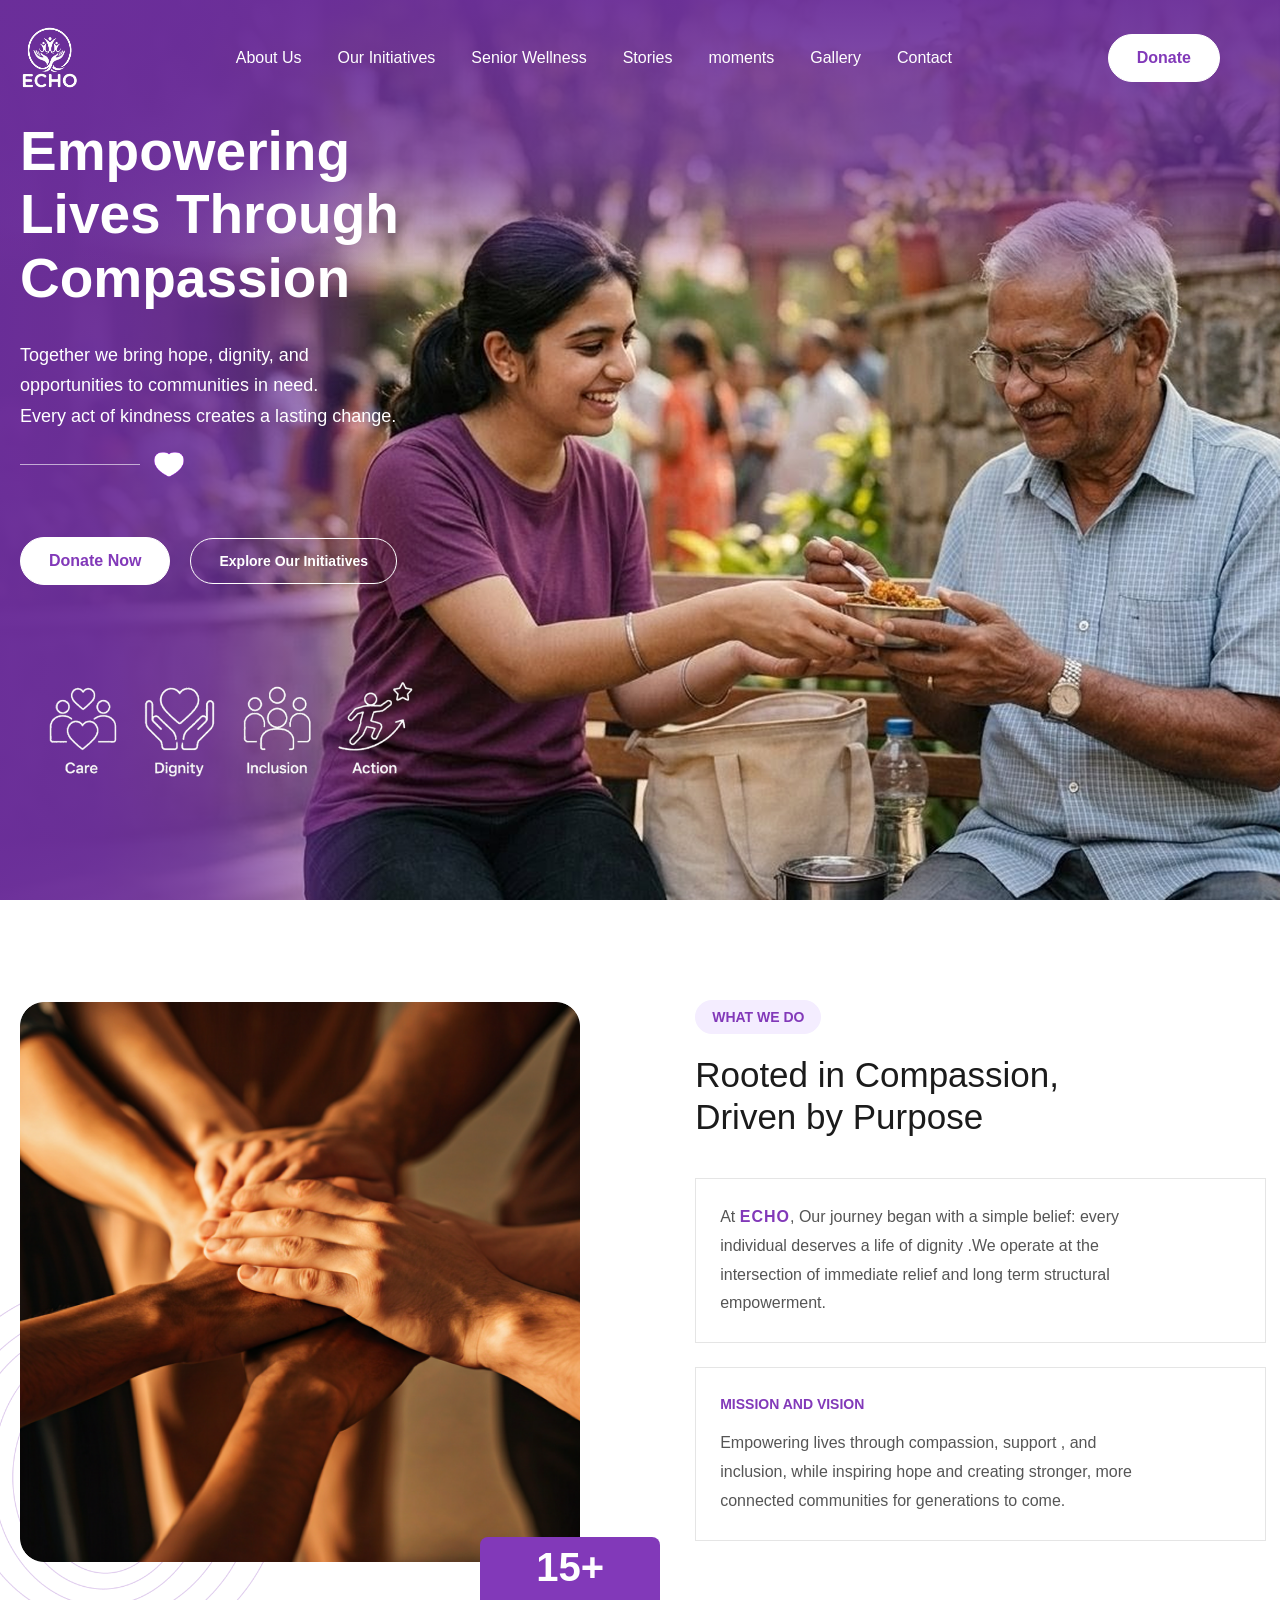
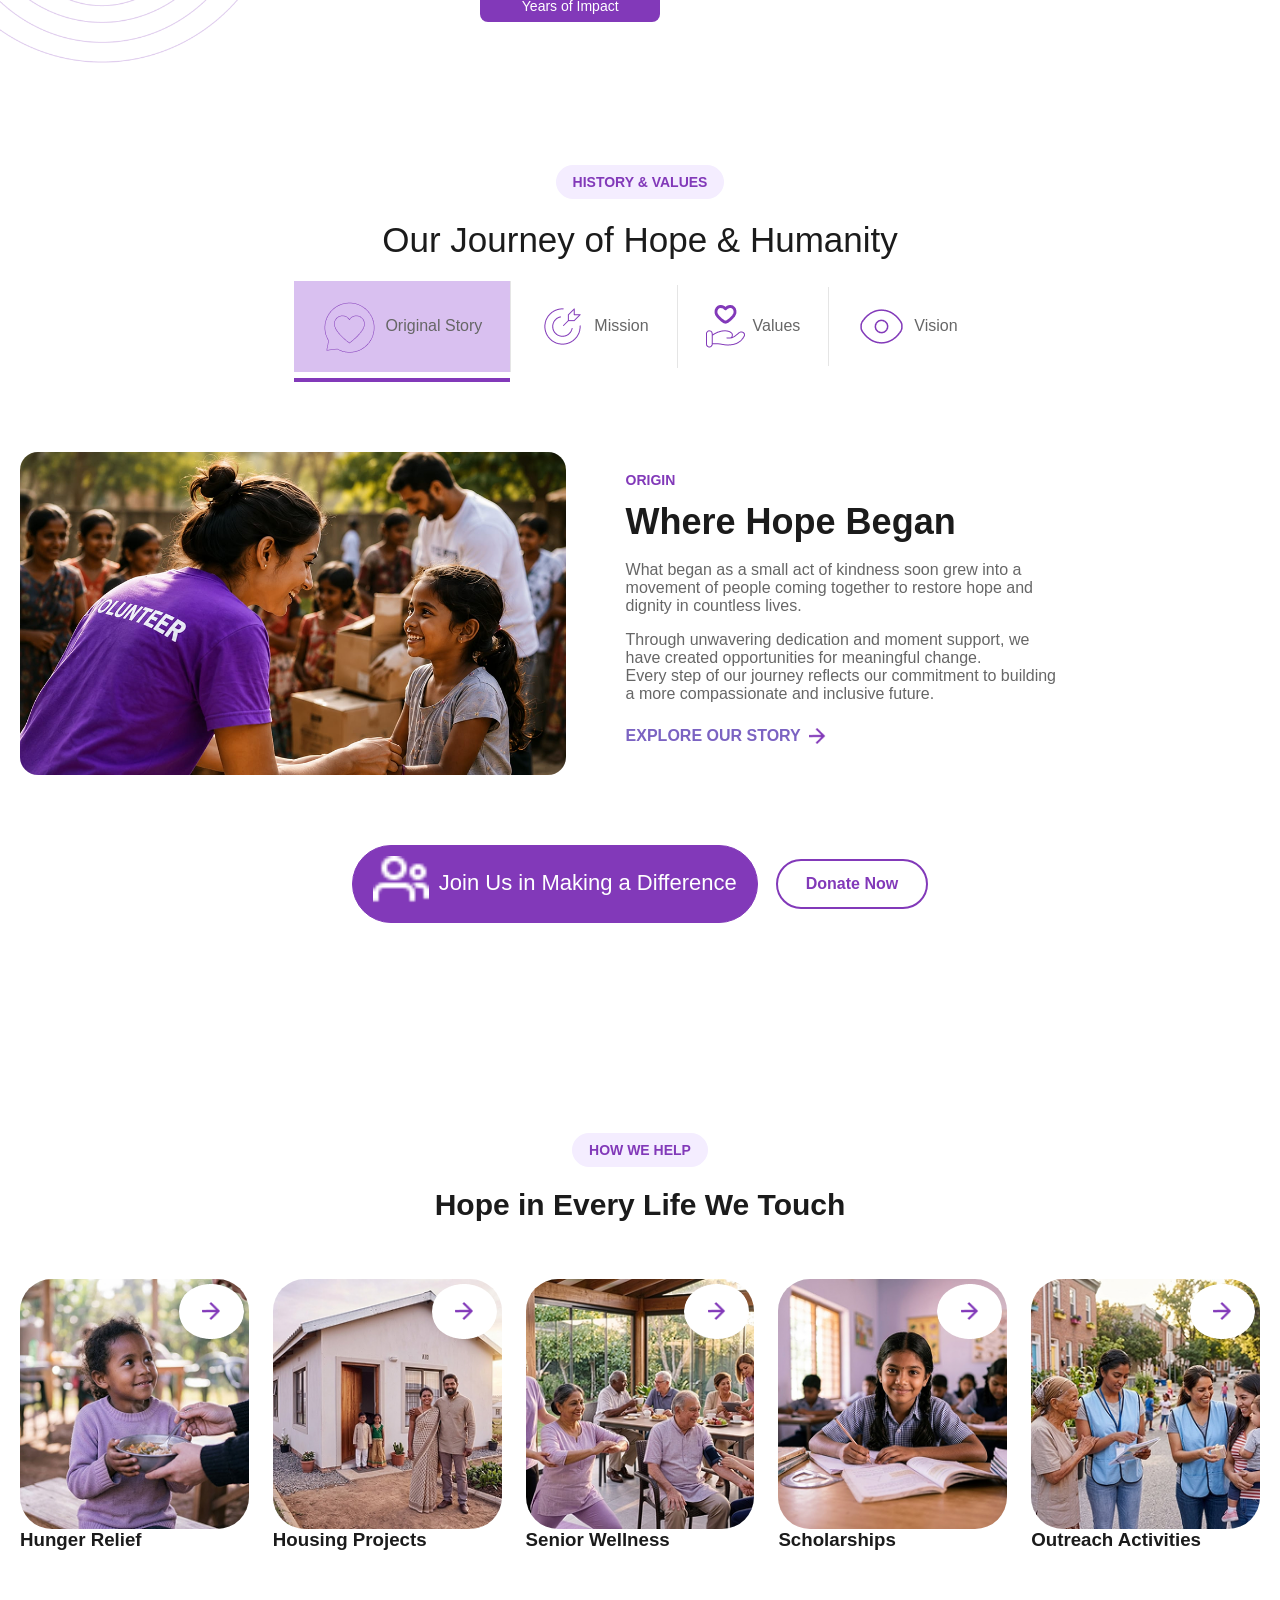
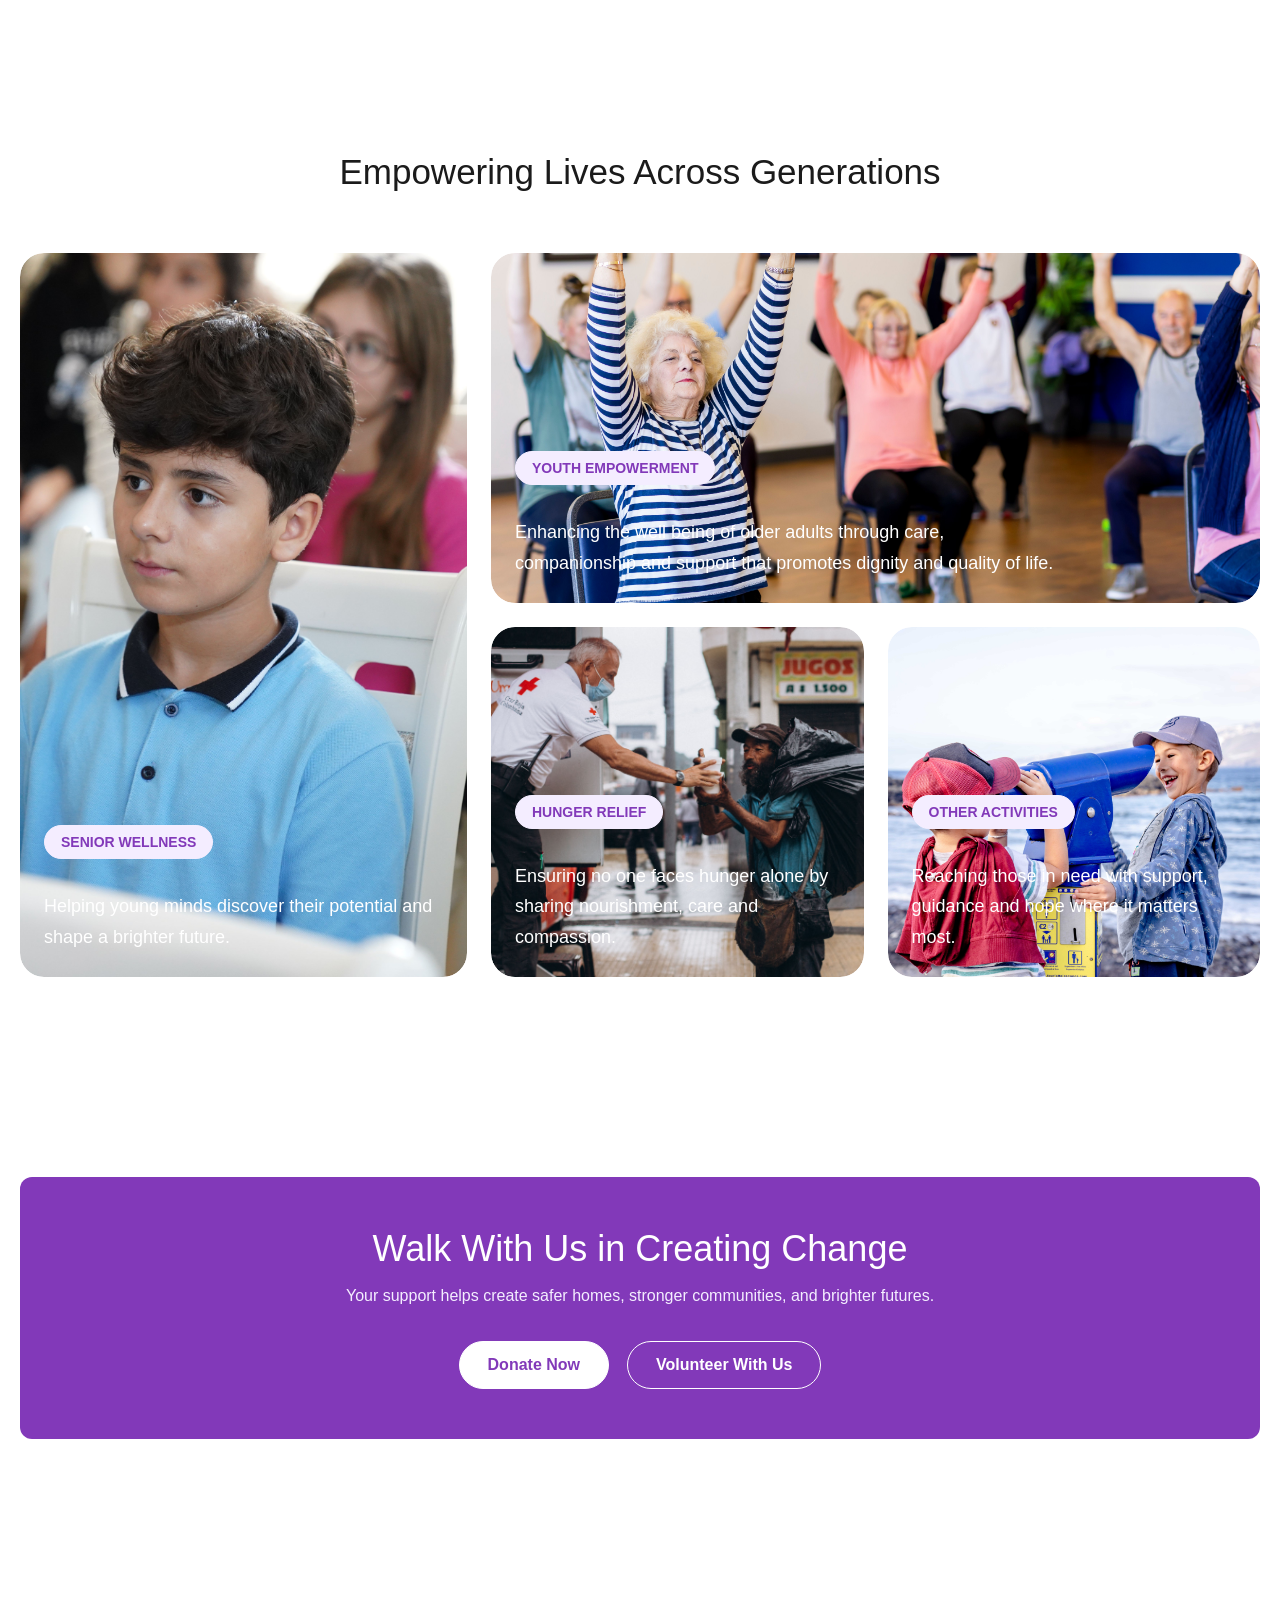
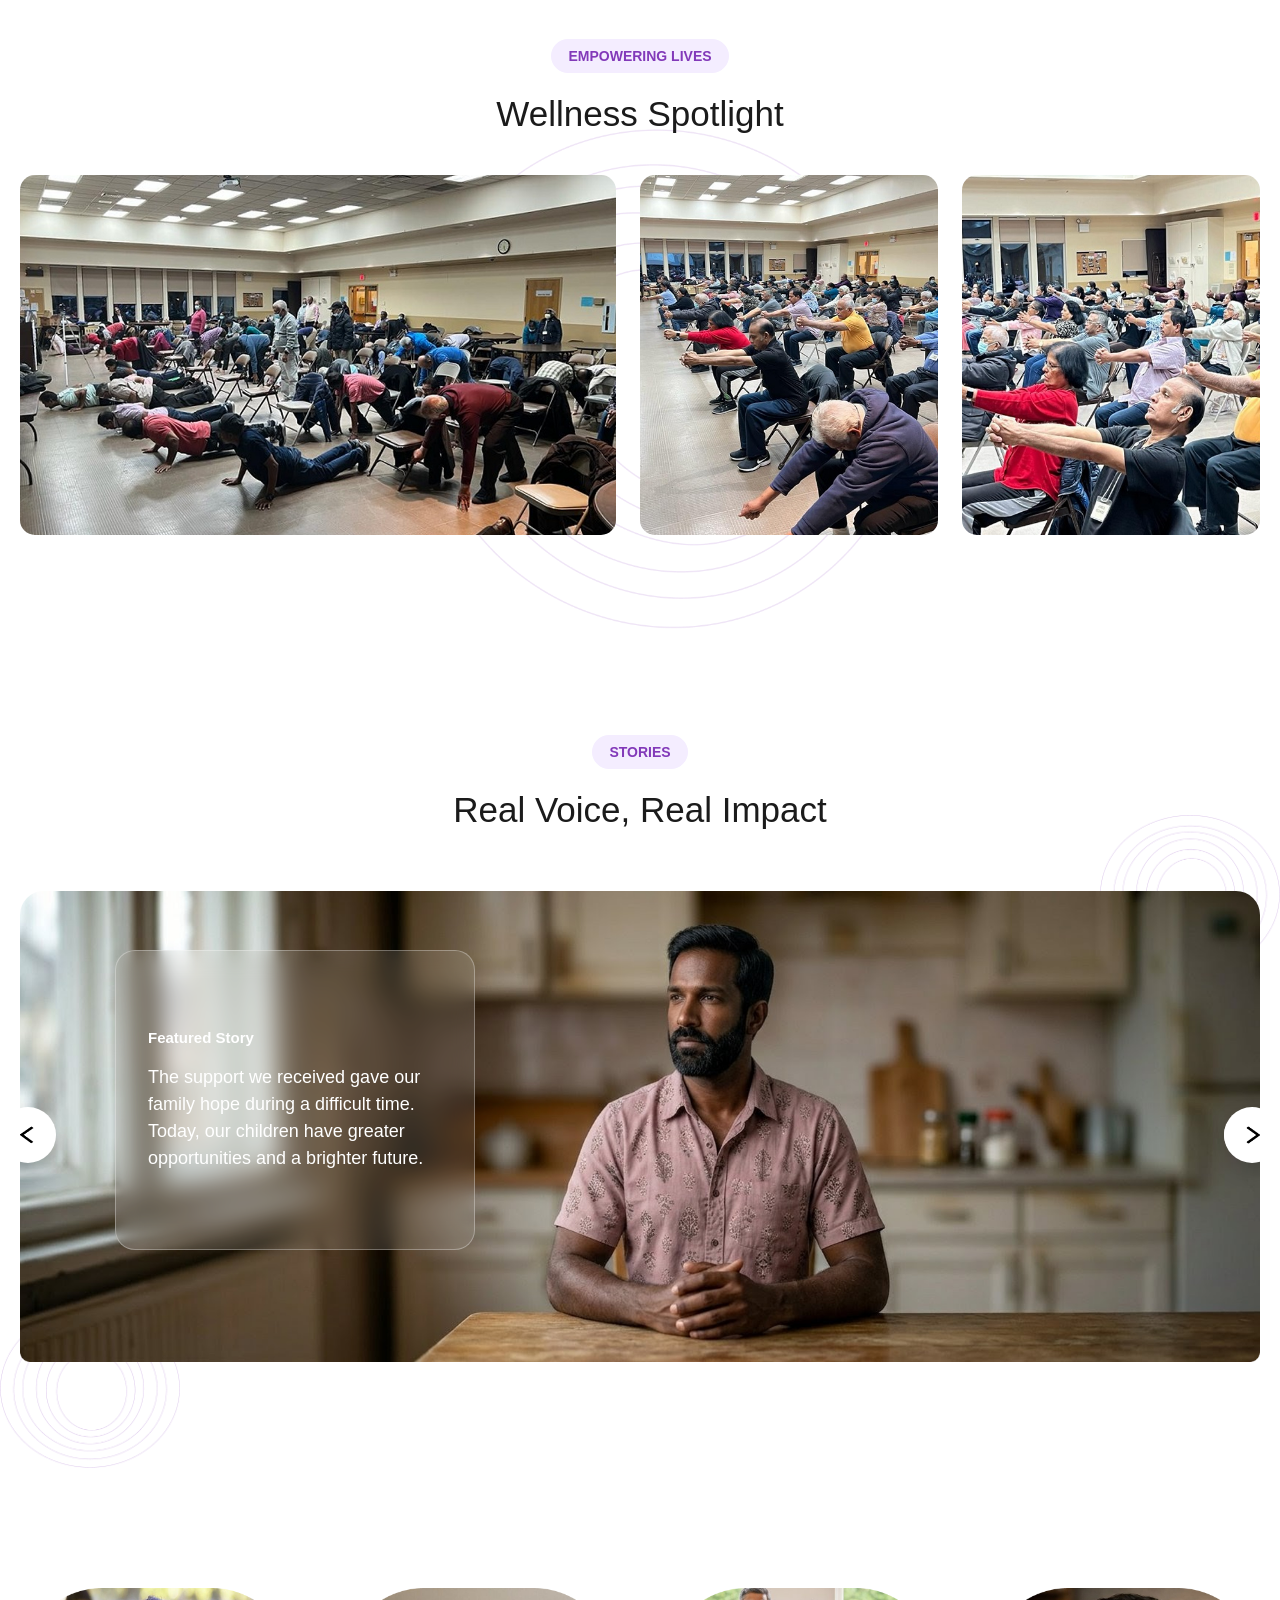
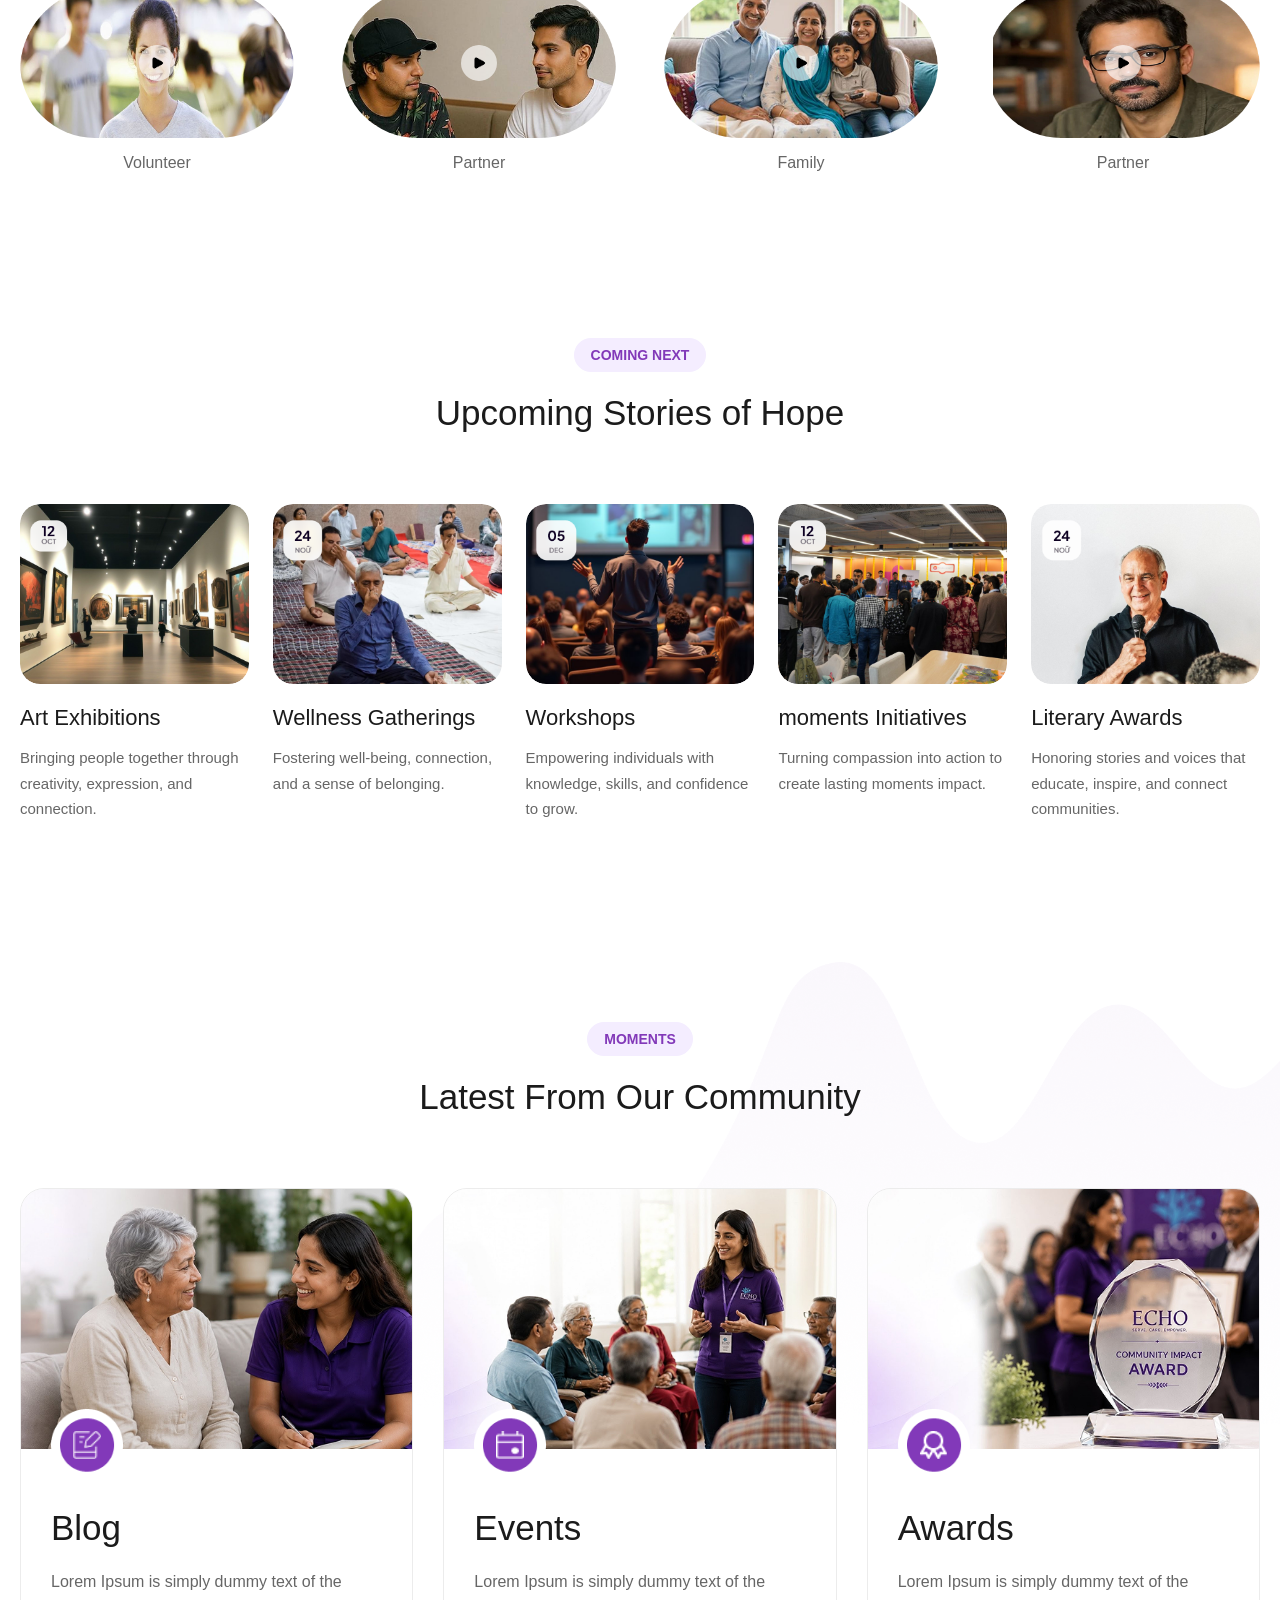
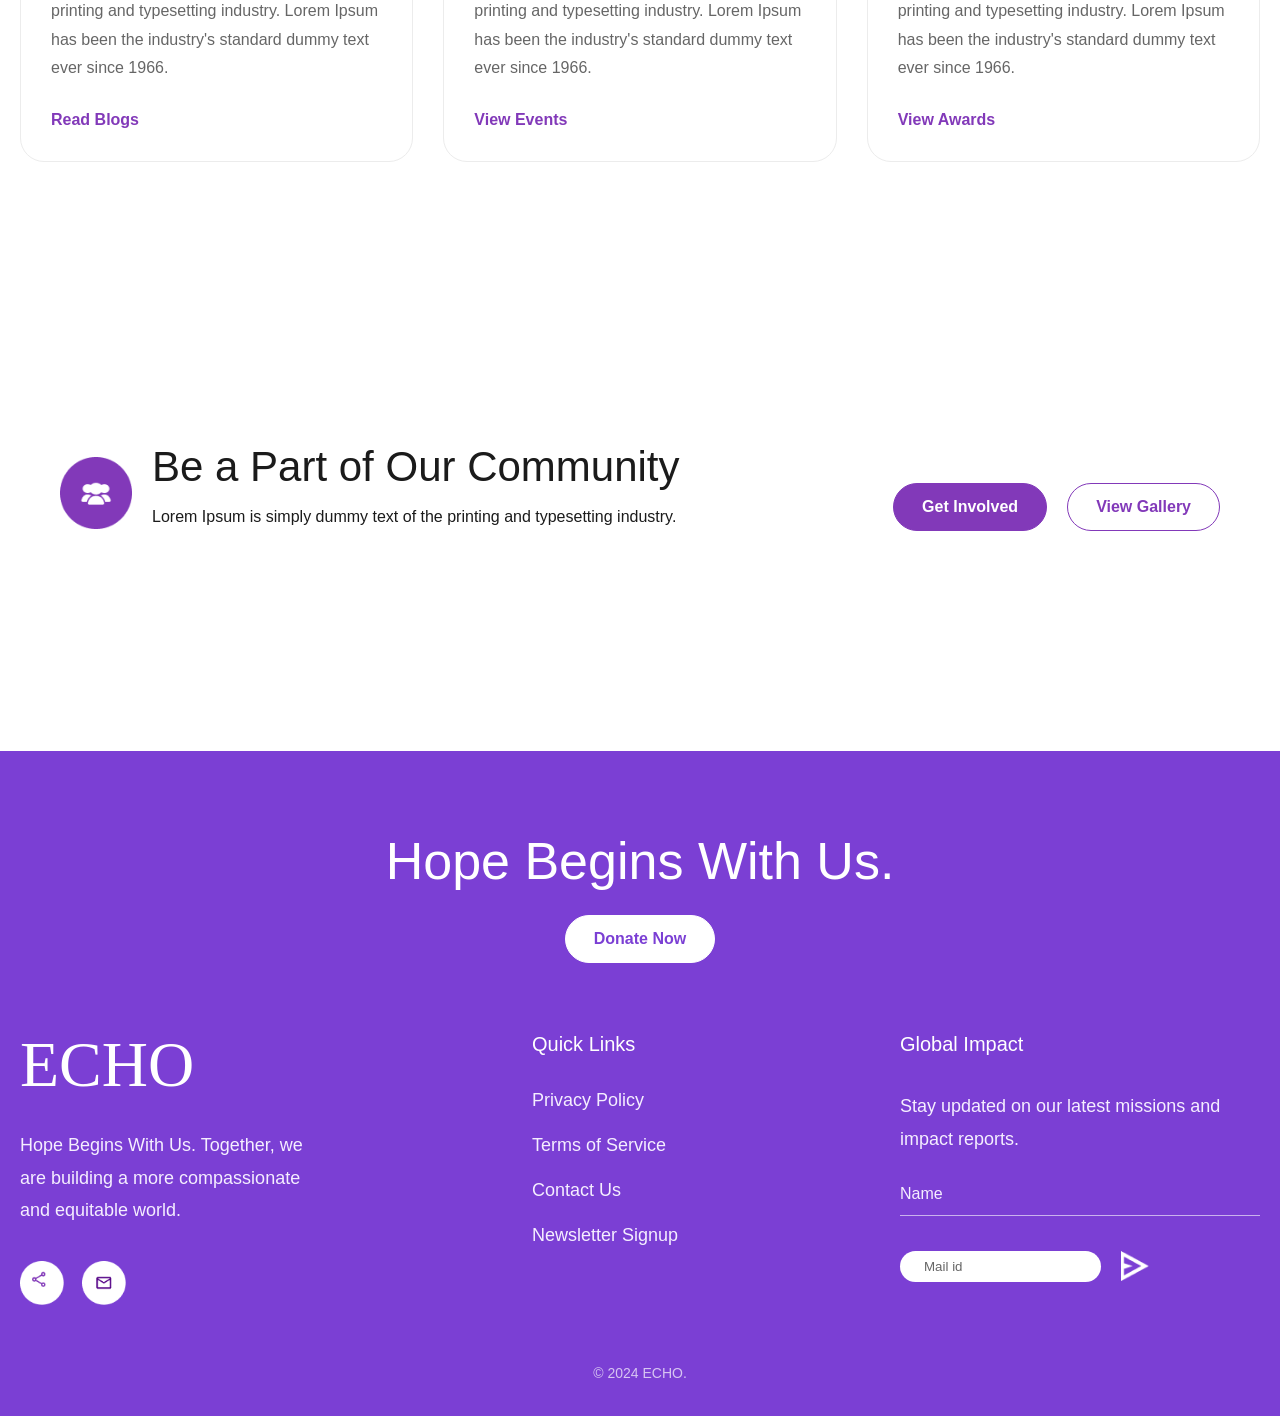
==== commit 4a03b738: "made some alignment changes made some alignment changes." ====
--- a/index.html
+++ b/index.html
@@ -207,7 +207,7 @@
 
                 color: #fff;
 
-                margin-bottom: 60px;
+                margin-bottom: 30px;
                 margin-top: 20px;
             }
 
@@ -470,6 +470,7 @@
                 justify-content: center;
                 align-items: center;
                 margin-bottom: 80px;
+
             }
 
             .tab-btn.active {
@@ -1802,7 +1803,7 @@
 
                 .hamburger {
                     display: block;
-                    margin-right: 40px;
+                    margin-right: 0px;
                 }
 
                 .navbar {
@@ -1894,7 +1895,7 @@
                 }
 
                 .hero-text p {
-                    padding-right: 180px;
+                    padding-right: 16px;
                     font-size: 16px;
                 }
 
@@ -1972,6 +1973,7 @@
                     overflow-x: auto;
                     justify-content: center;
                     margin-bottom: 30px;
+                    padding-left: 20px;
                 }
 
                 .cta-heading img {
@@ -2134,10 +2136,10 @@
                 .featured-overlay {
                     position: absolute;
 
-                    left: 60px;
+                    left: 35px;
 
                     top: 40%;
-                    width: 35%;
+                    width: 45%;
                     min-height: auto;
 
                     padding: 18px;
@@ -2202,7 +2204,7 @@
 
                 .upcoming-img {
                     object-fit: cover;
-                    object-position: center top;
+                    object-position: center left;
 
                     background: #fff;
 
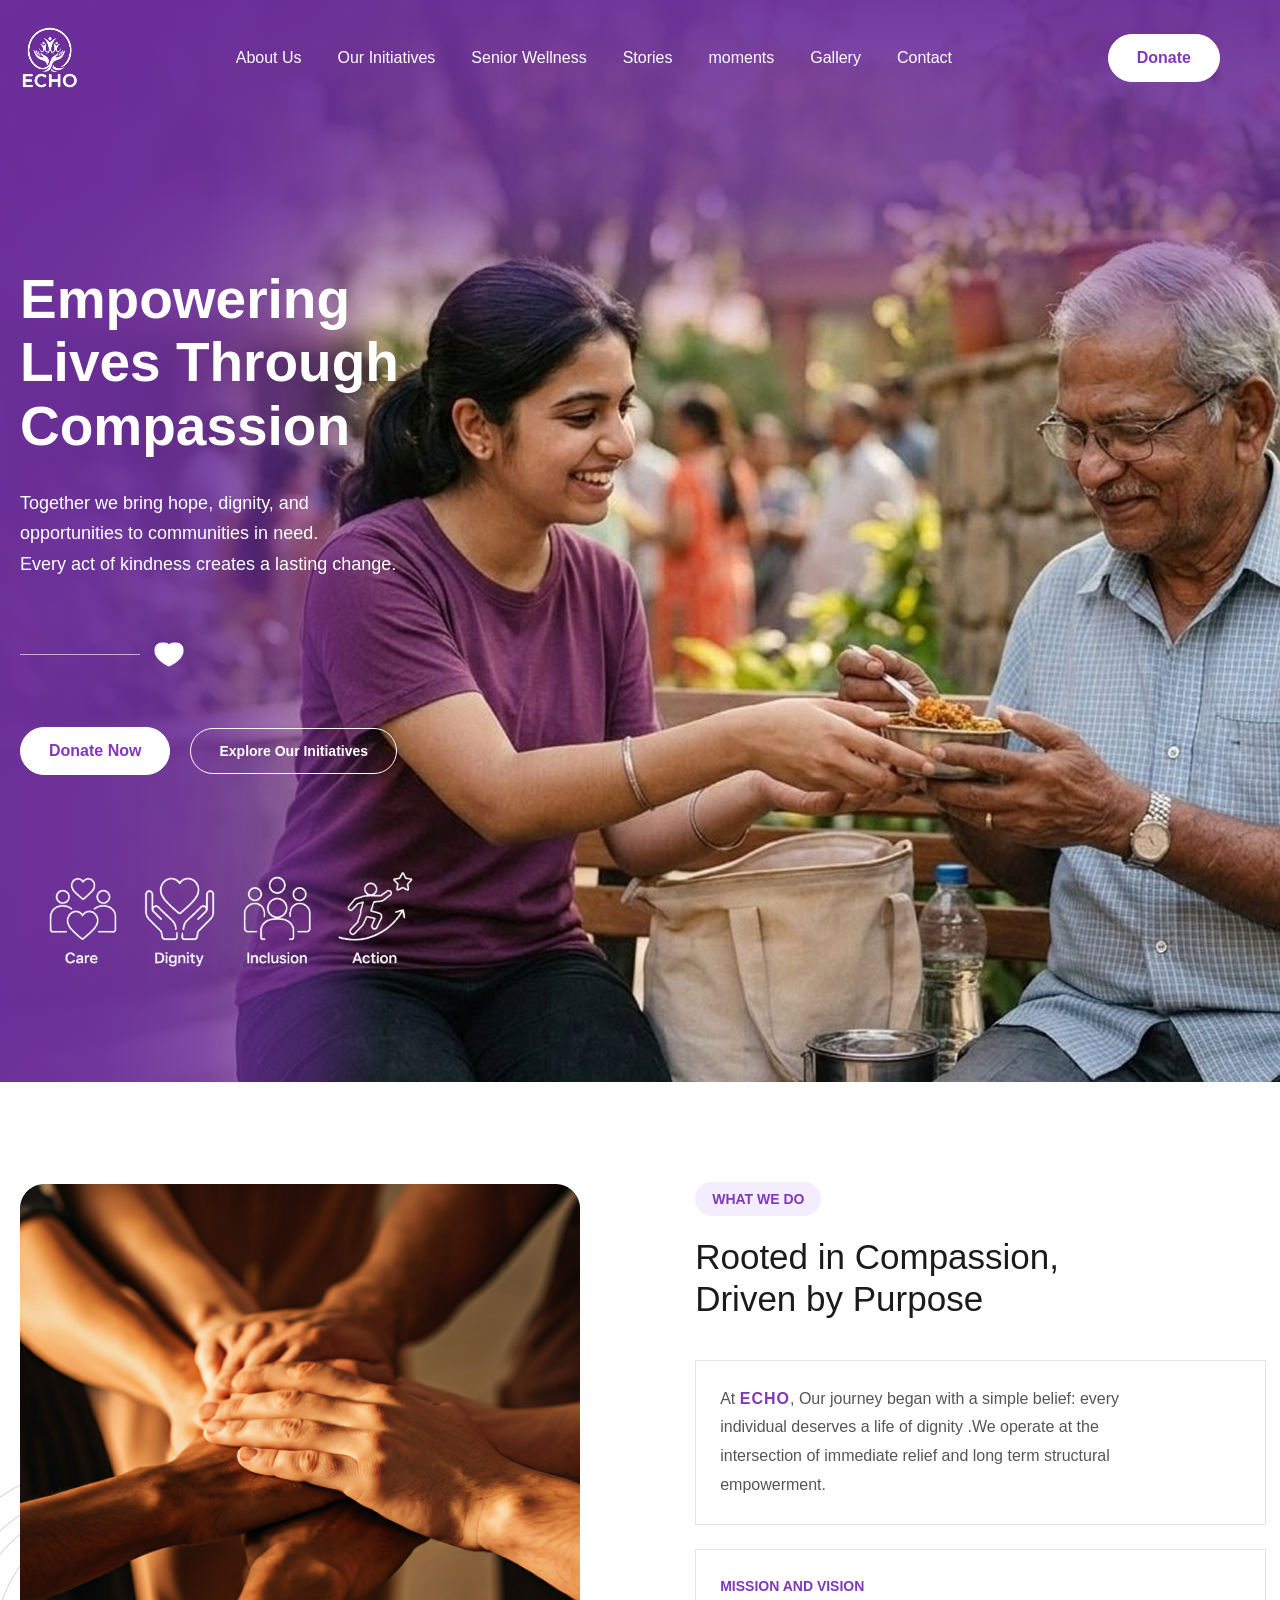
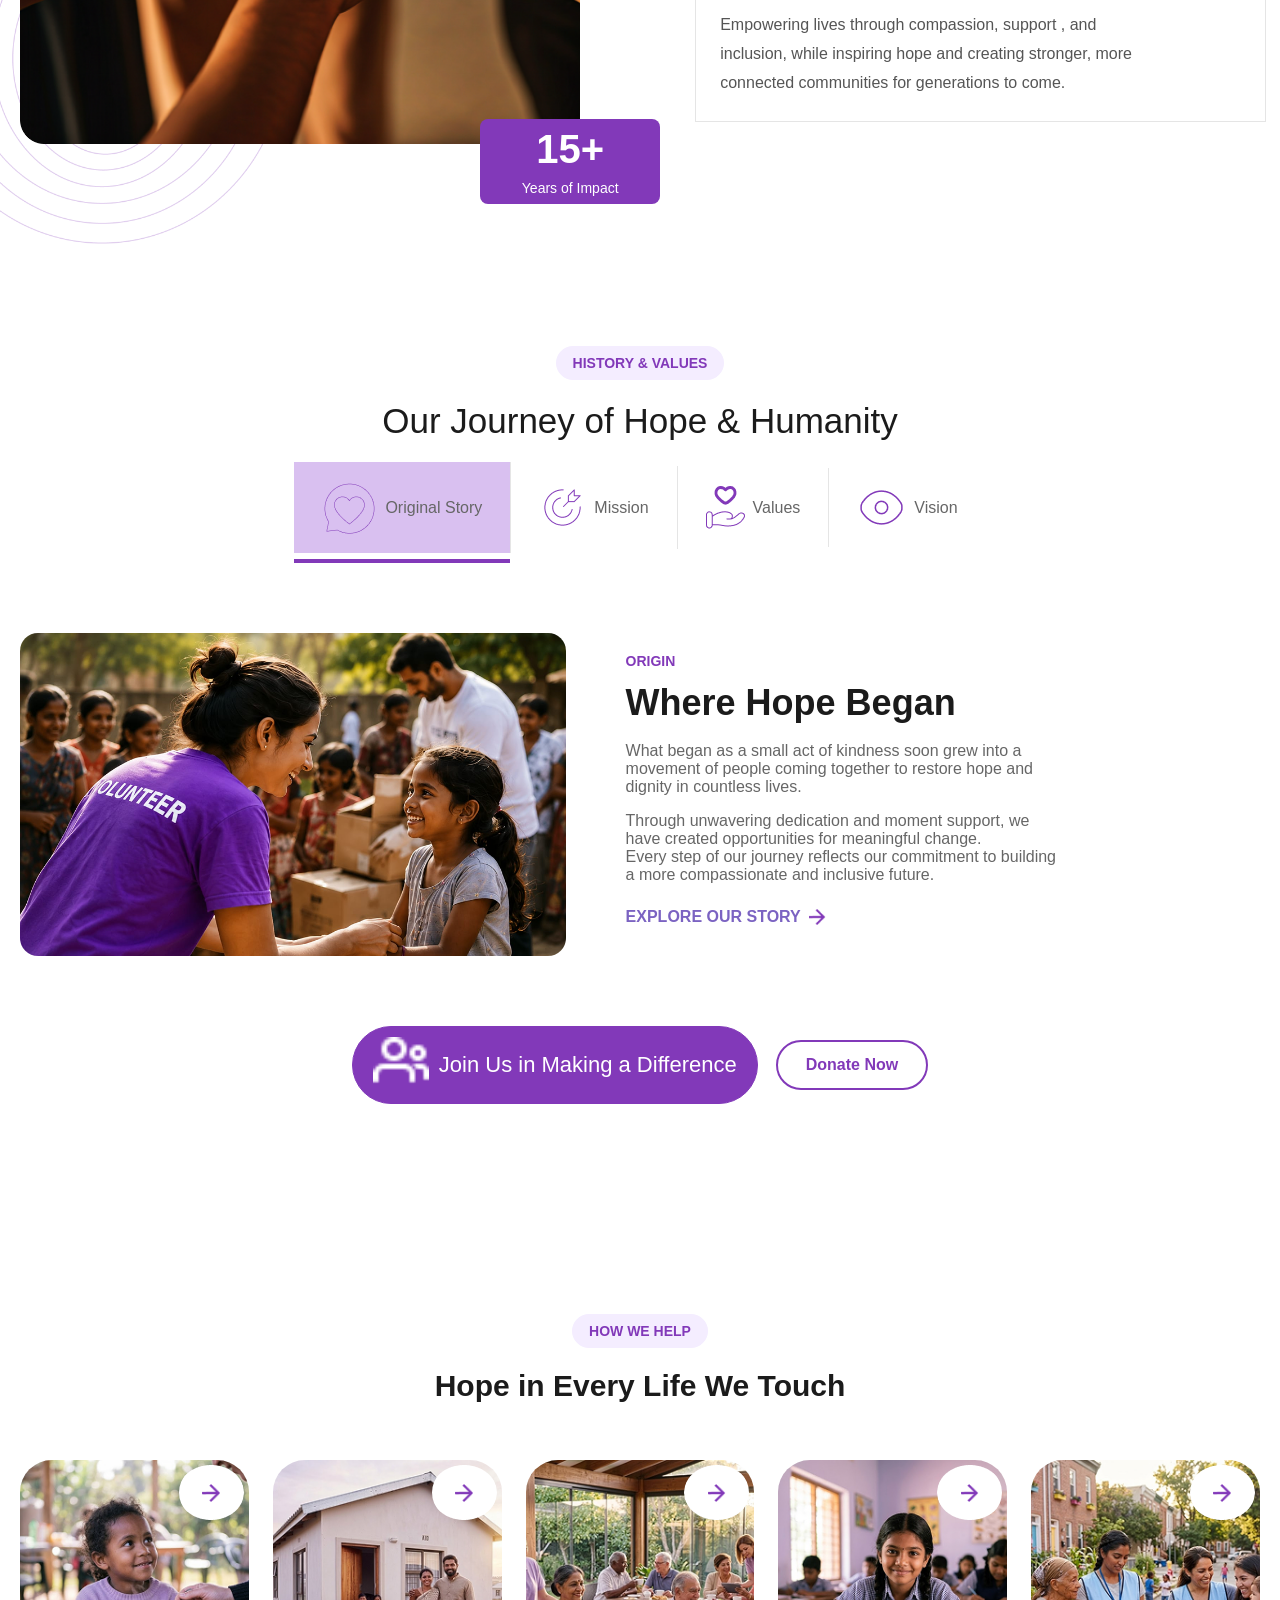
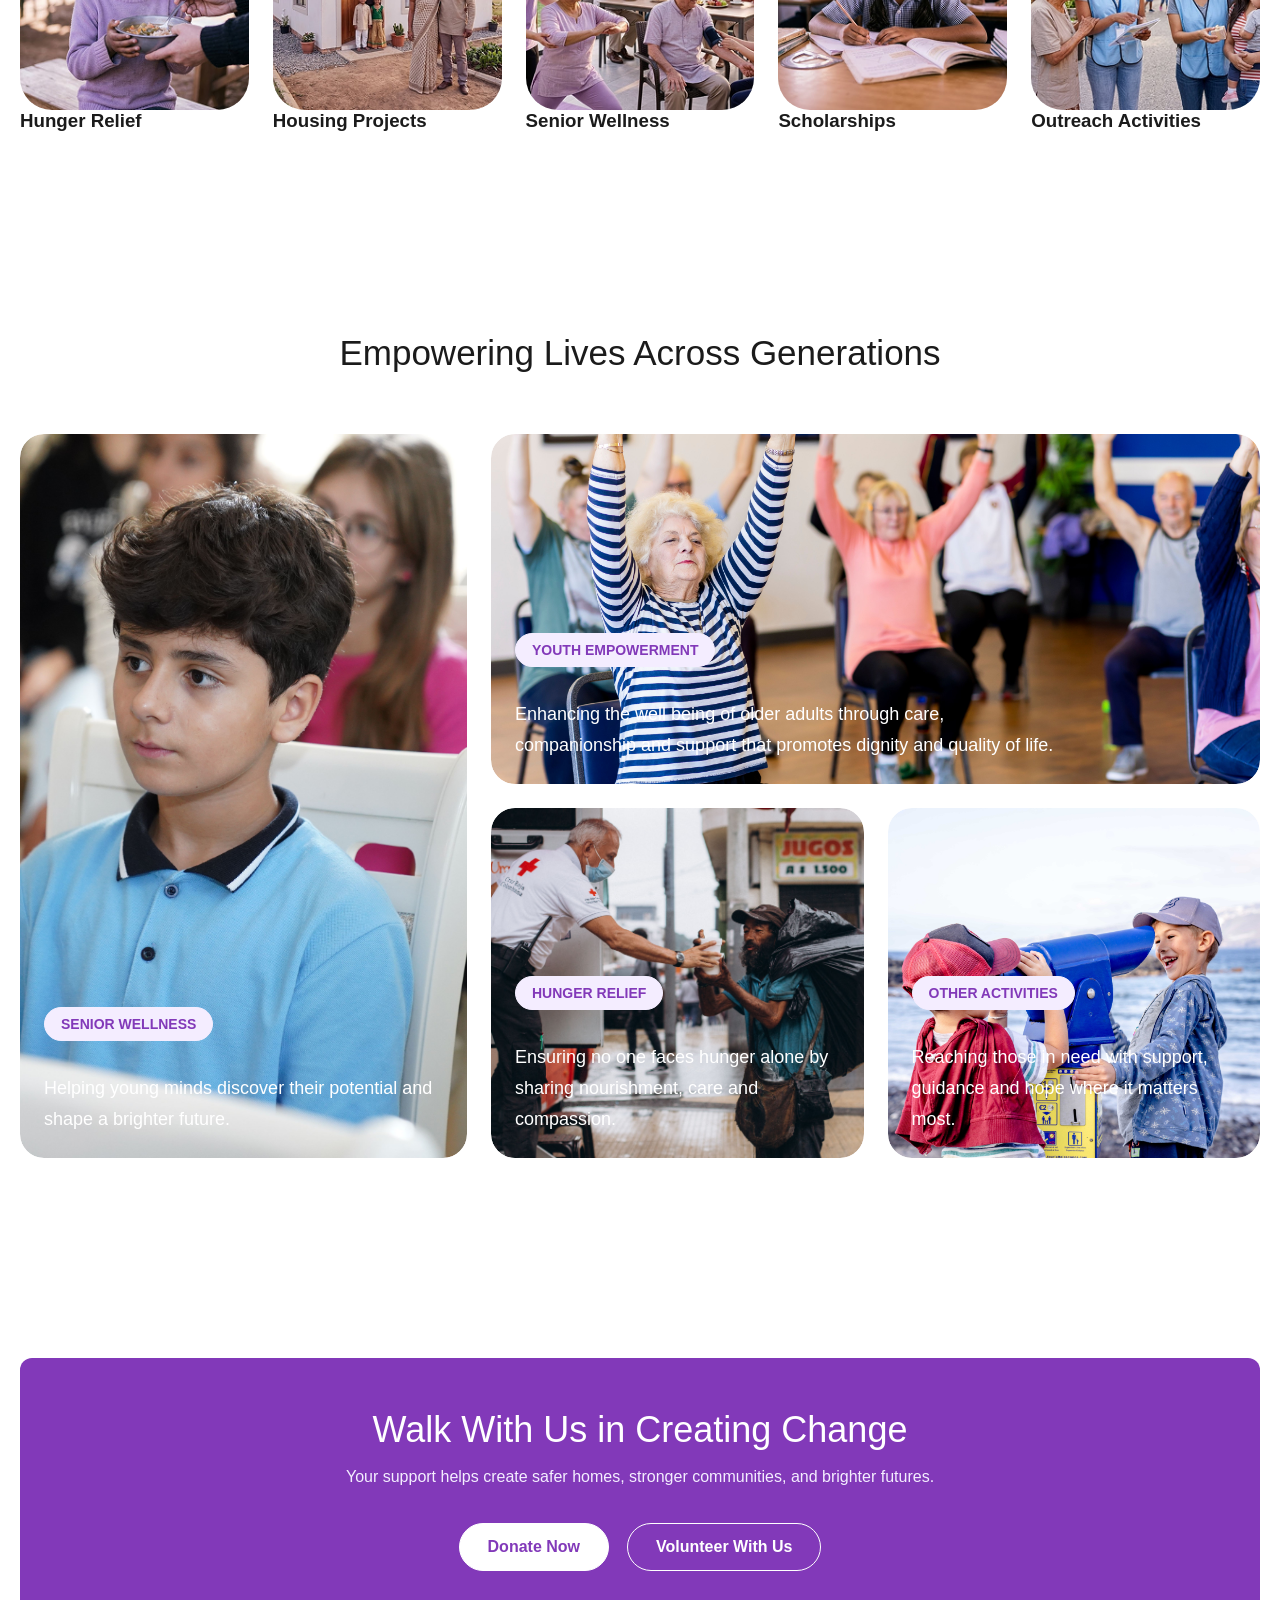
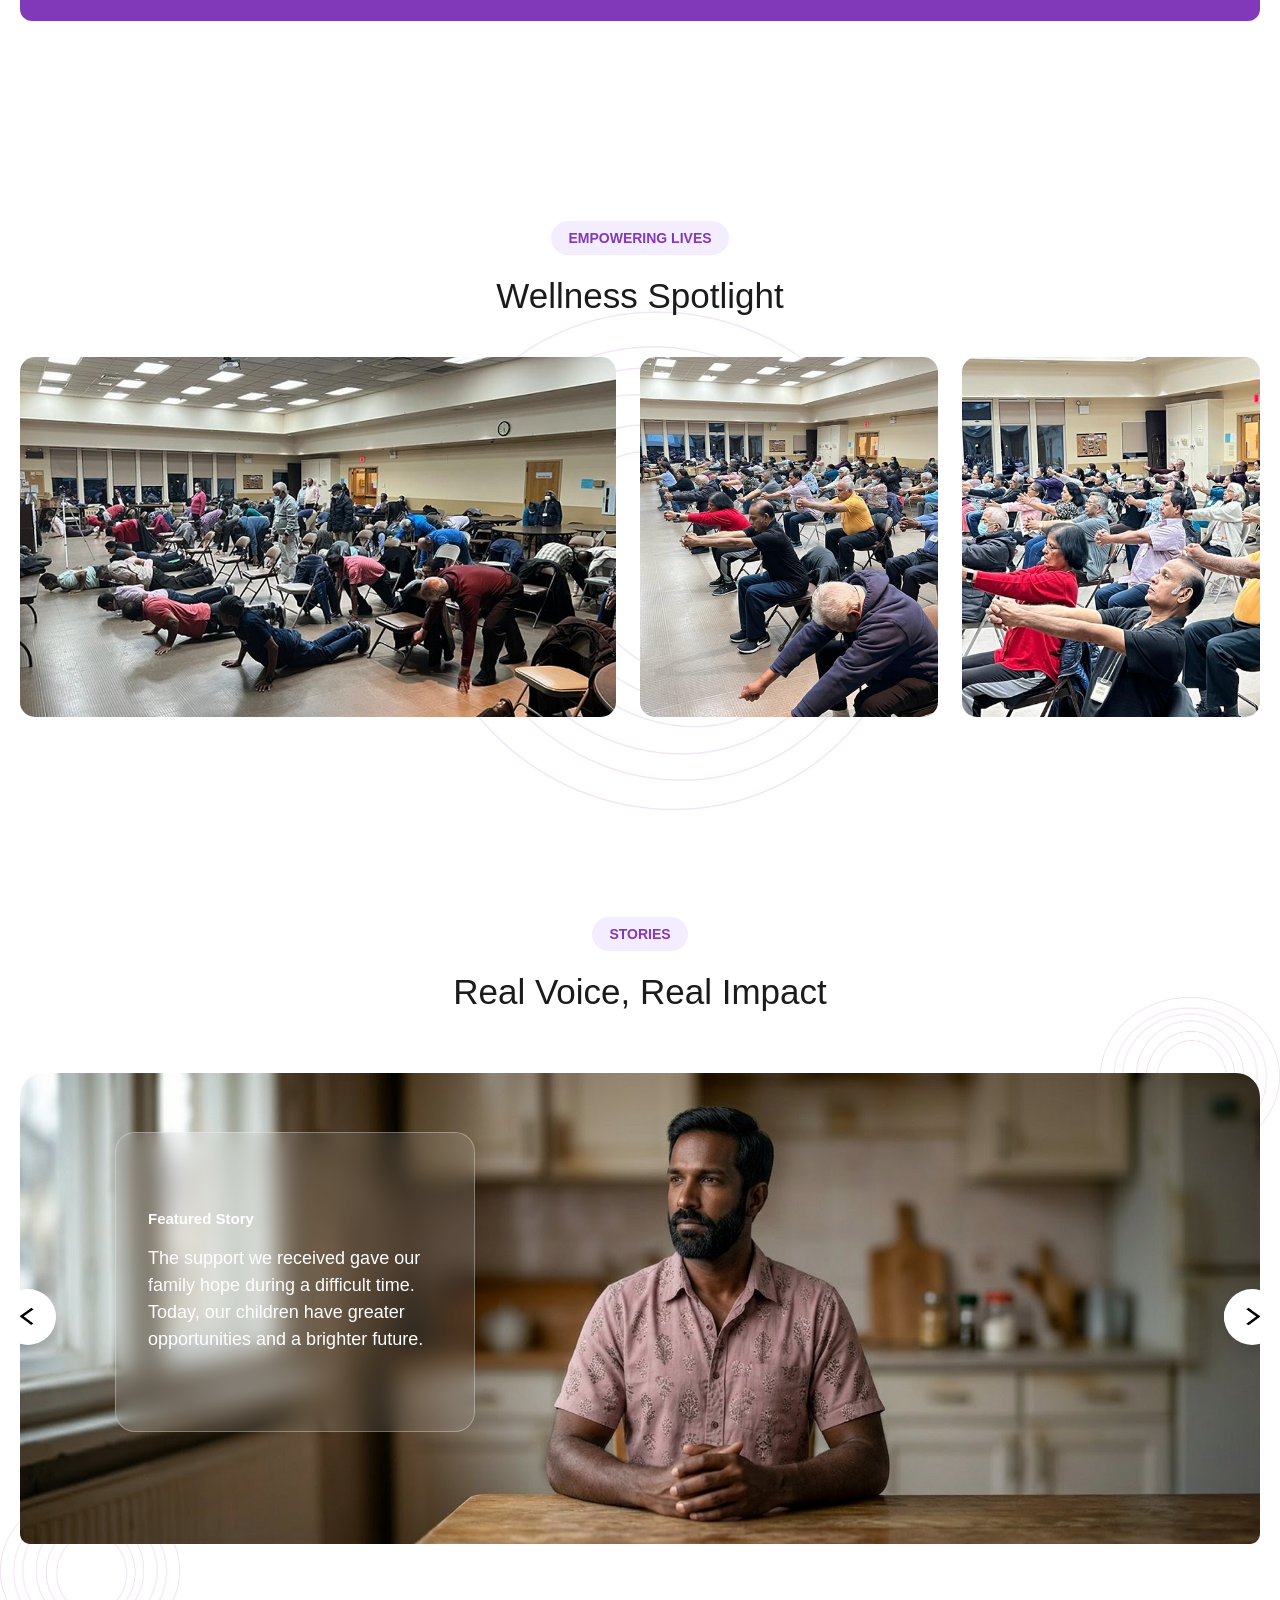
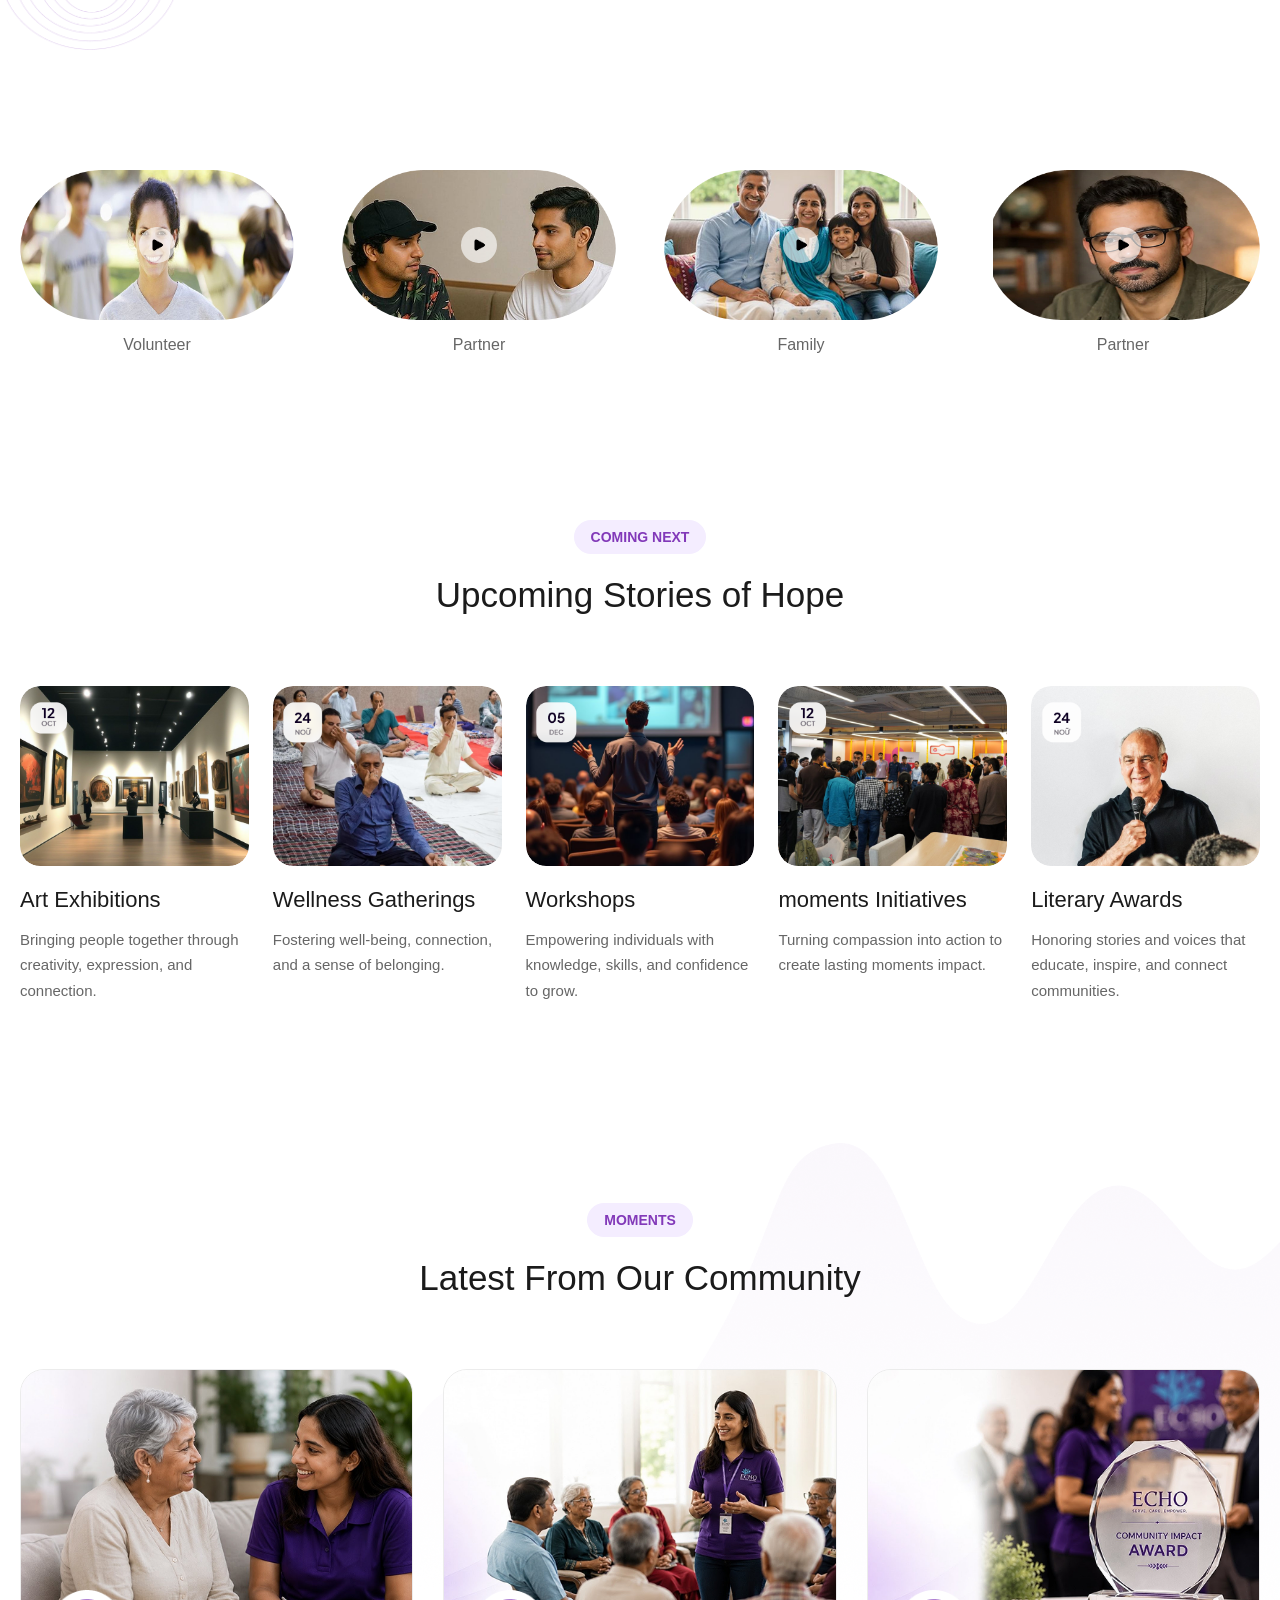
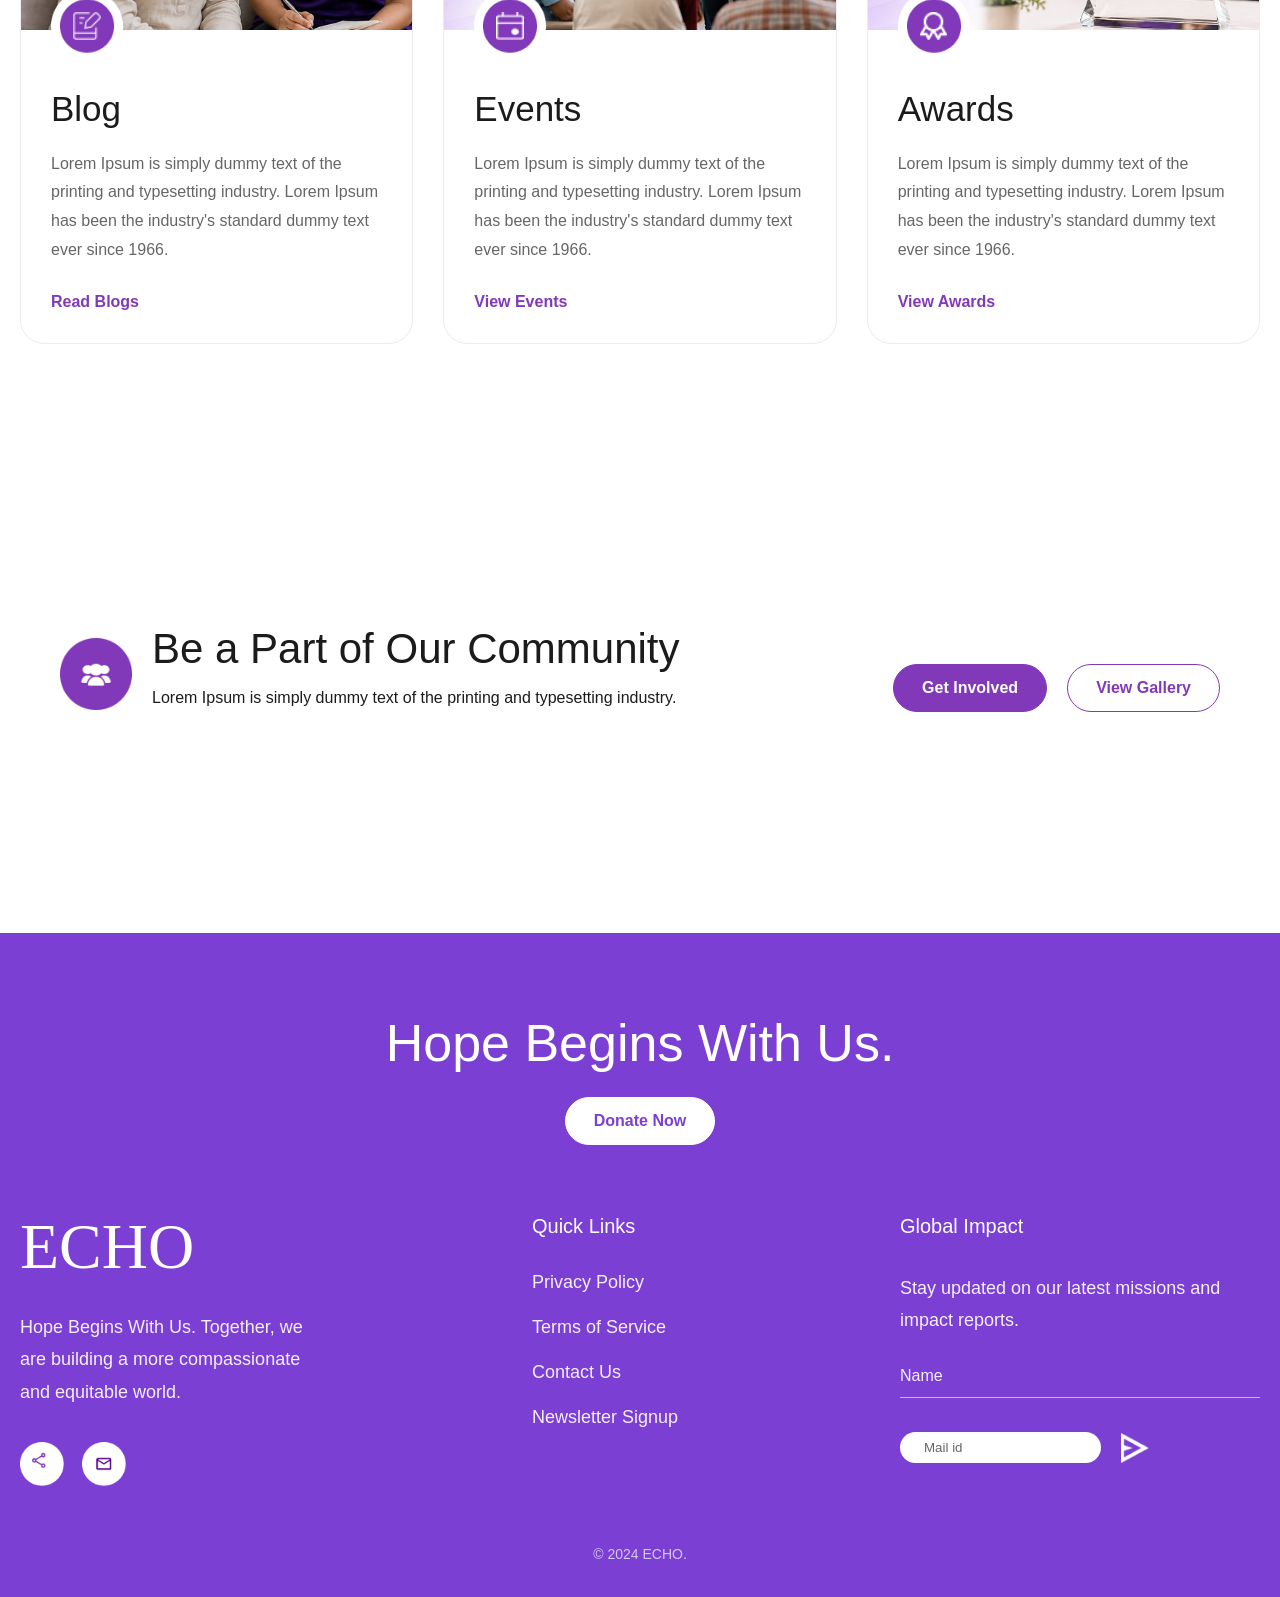
==== commit cc9cb492: "made some alignment changes Made some alignment changes" ====
--- a/index.html
+++ b/index.html
@@ -208,7 +208,7 @@
                 color: #fff;
 
                 margin-bottom: 30px;
-                margin-top: 20px;
+                margin-top: 30%;
             }
 
             /* Paragraph */
@@ -233,7 +233,7 @@
 
                 gap: 14px;
 
-                margin-top: 20px;
+                margin-top: 10%;
 
                 margin-bottom: 60px;
             }
@@ -1891,11 +1891,11 @@
 
                 .hero-text h1 {
                     font-size: 40px;
-                    margin-top: 0;
+                    margin-top: 30%;
                 }
 
                 .hero-text p {
-                    padding-right: 16px;
+                    padding-right: 25%;
                     font-size: 16px;
                 }
 
@@ -1973,7 +1973,7 @@
                     overflow-x: auto;
                     justify-content: center;
                     margin-bottom: 30px;
-                    padding-left: 20px;
+                    padding-left: 15%;
                 }
 
                 .cta-heading img {
@@ -2404,14 +2404,16 @@
 
                 .hero-text h1 {
                     font-size: 46px;
-                    margin-top: 70px;
+                    margin-top: 30%;
+                    margin-bottom: 15%;
 
                 }
 
                 .hero-text p {
-                    font-size: 17px;
+                    font-size: 20px;
                     padding-right: 180px;
                     max-width: 520px;
+
                 }
 
                 .hero-features img {
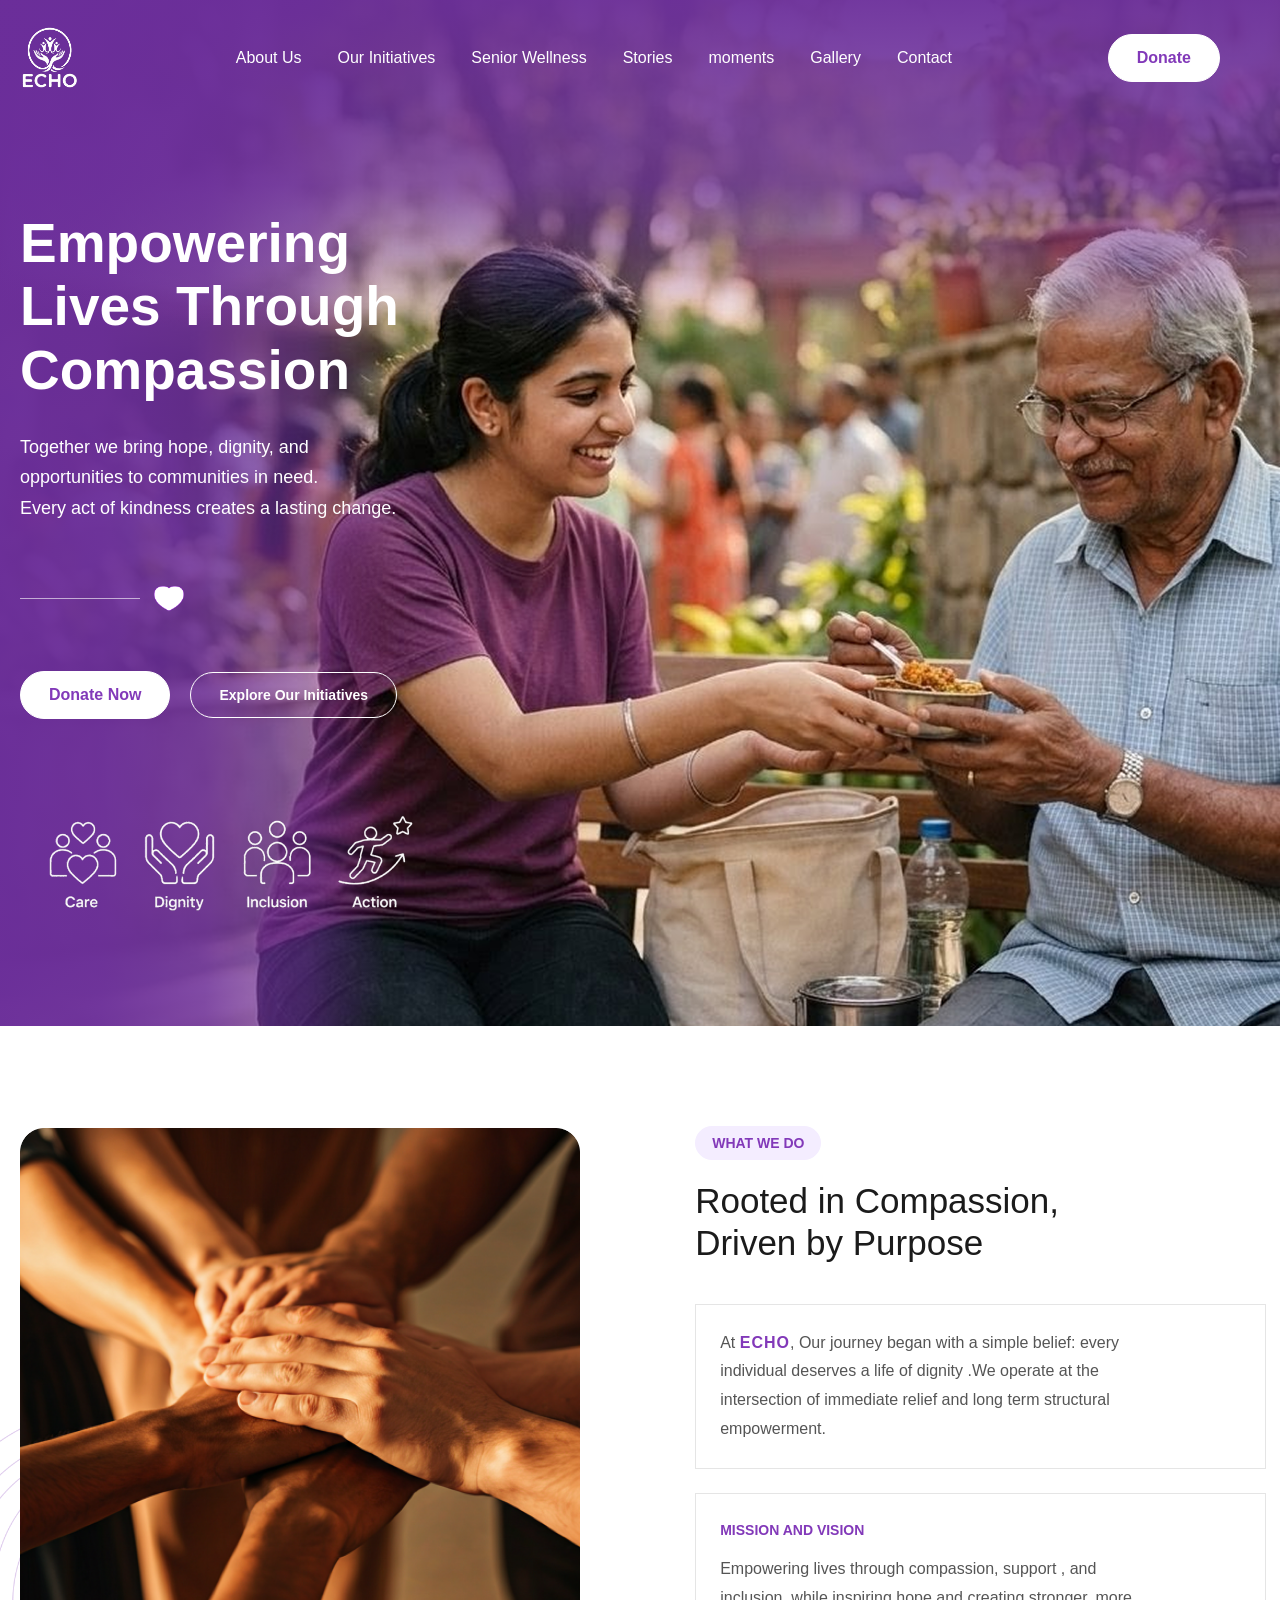
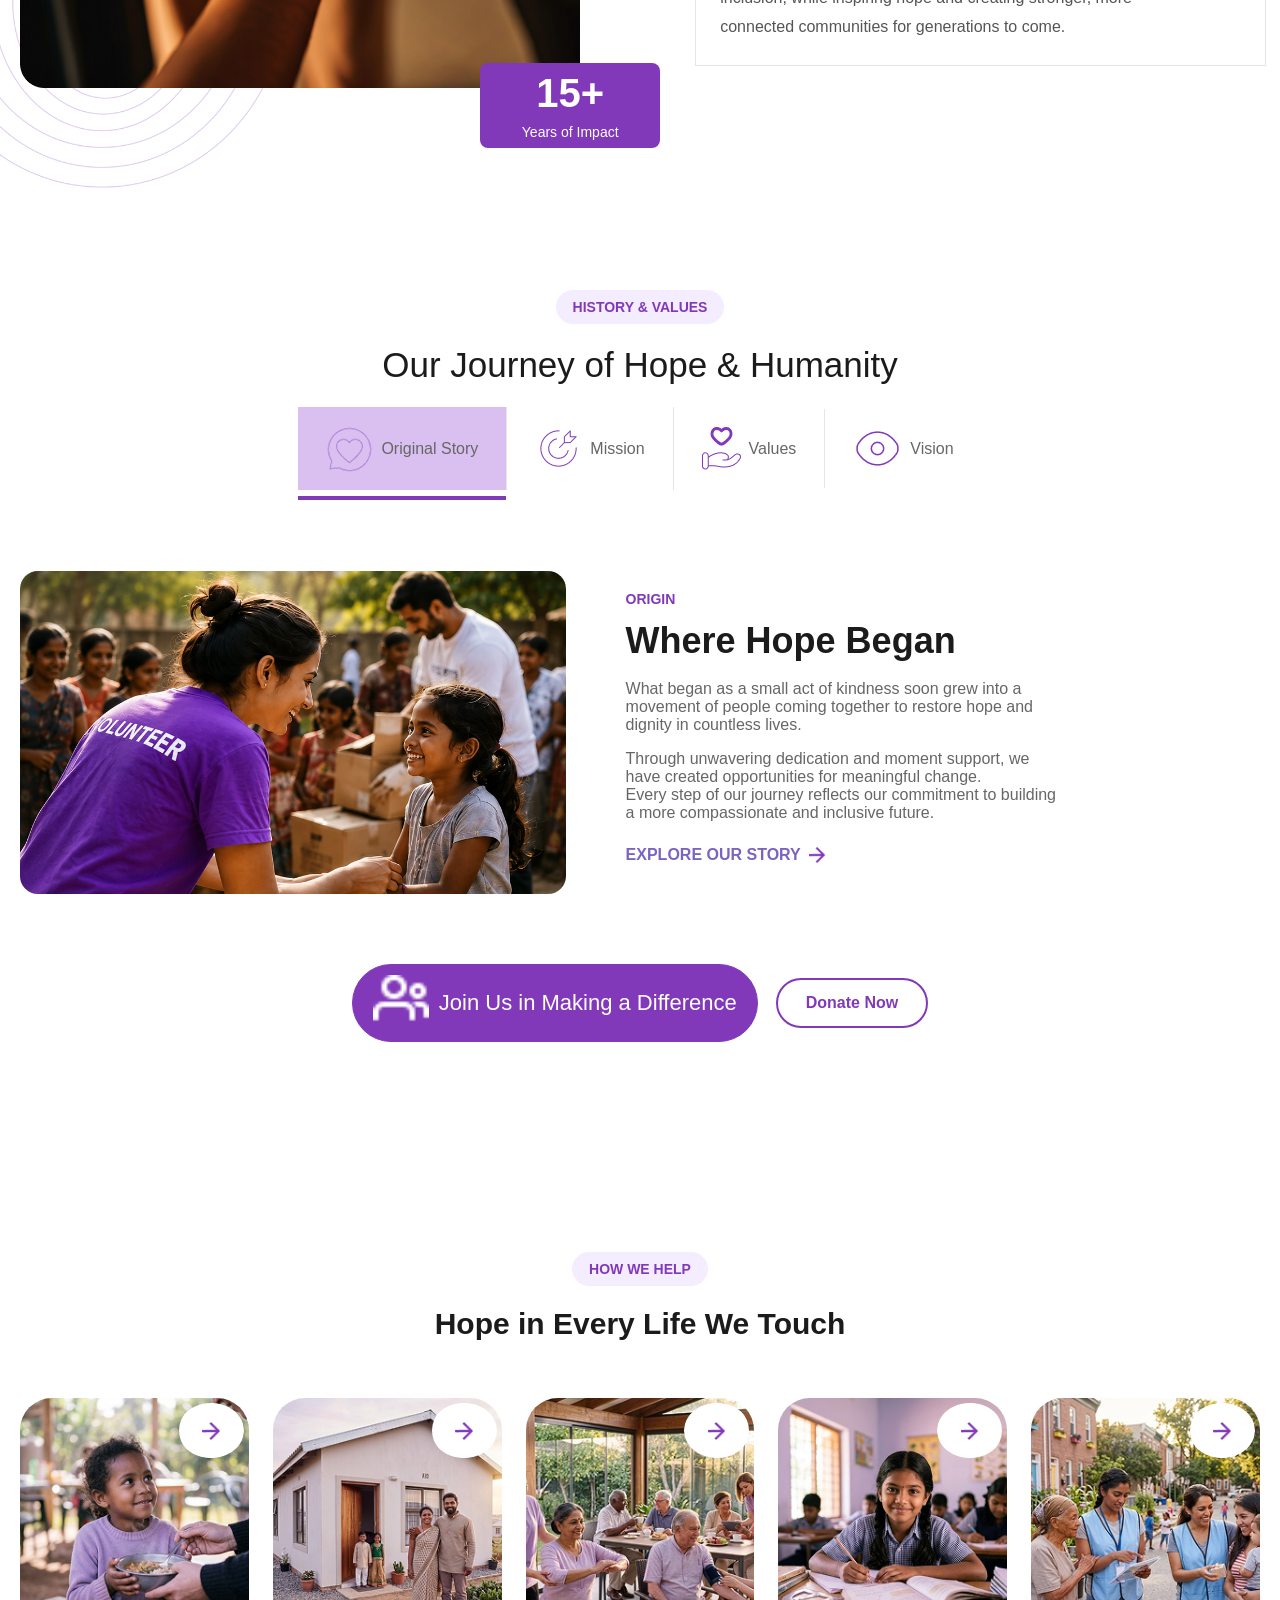
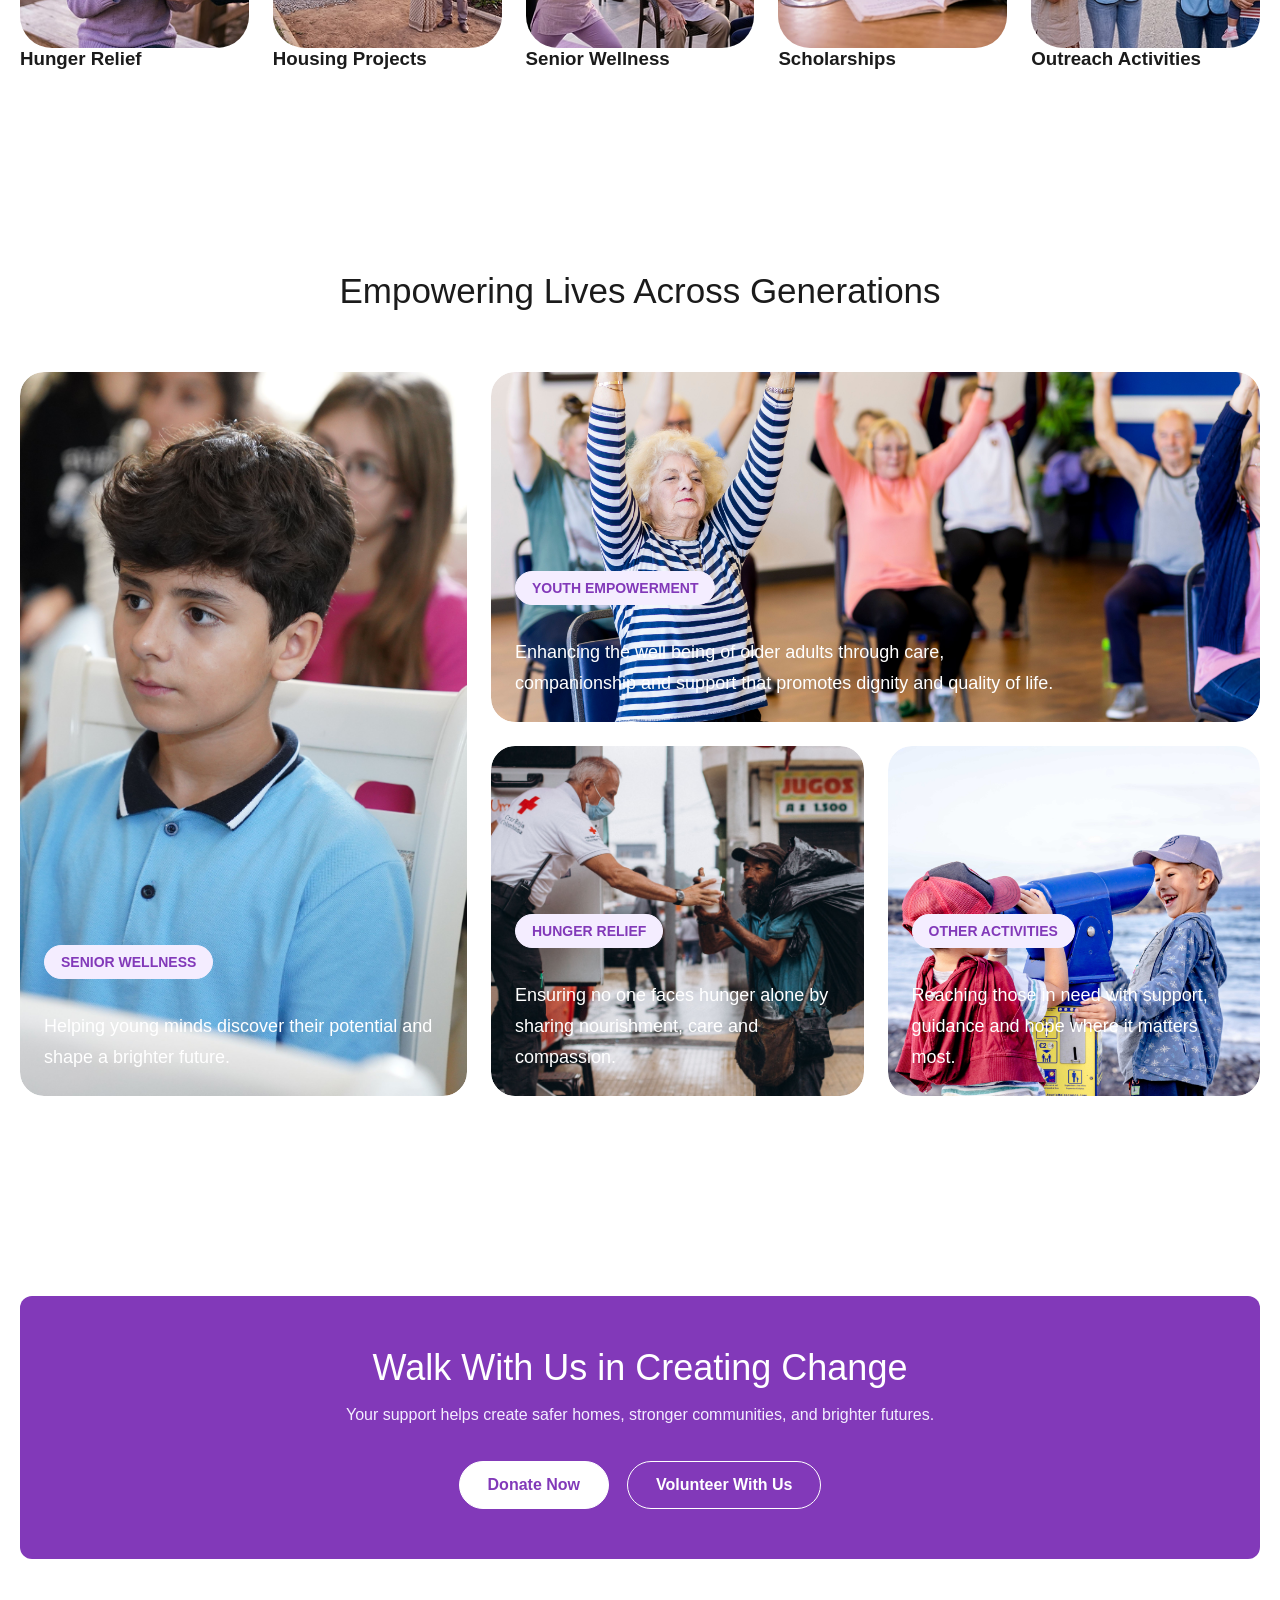
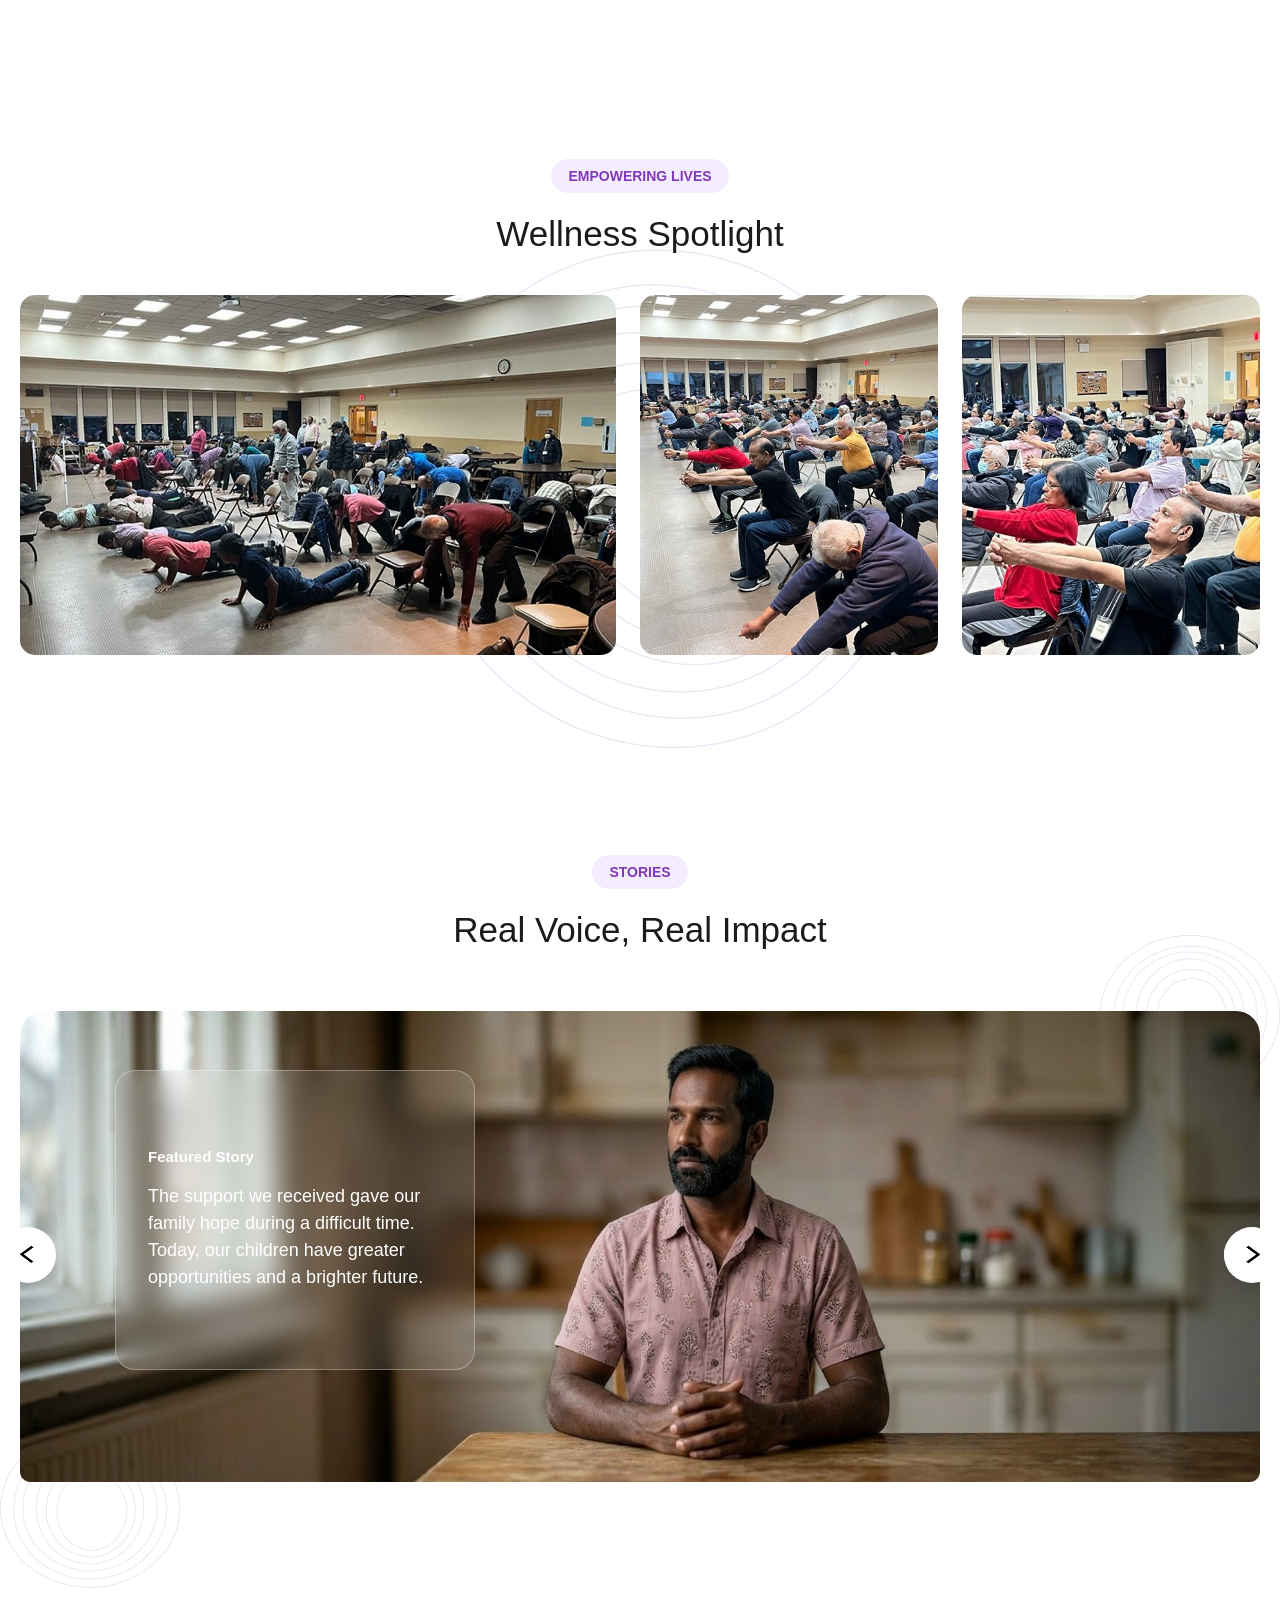
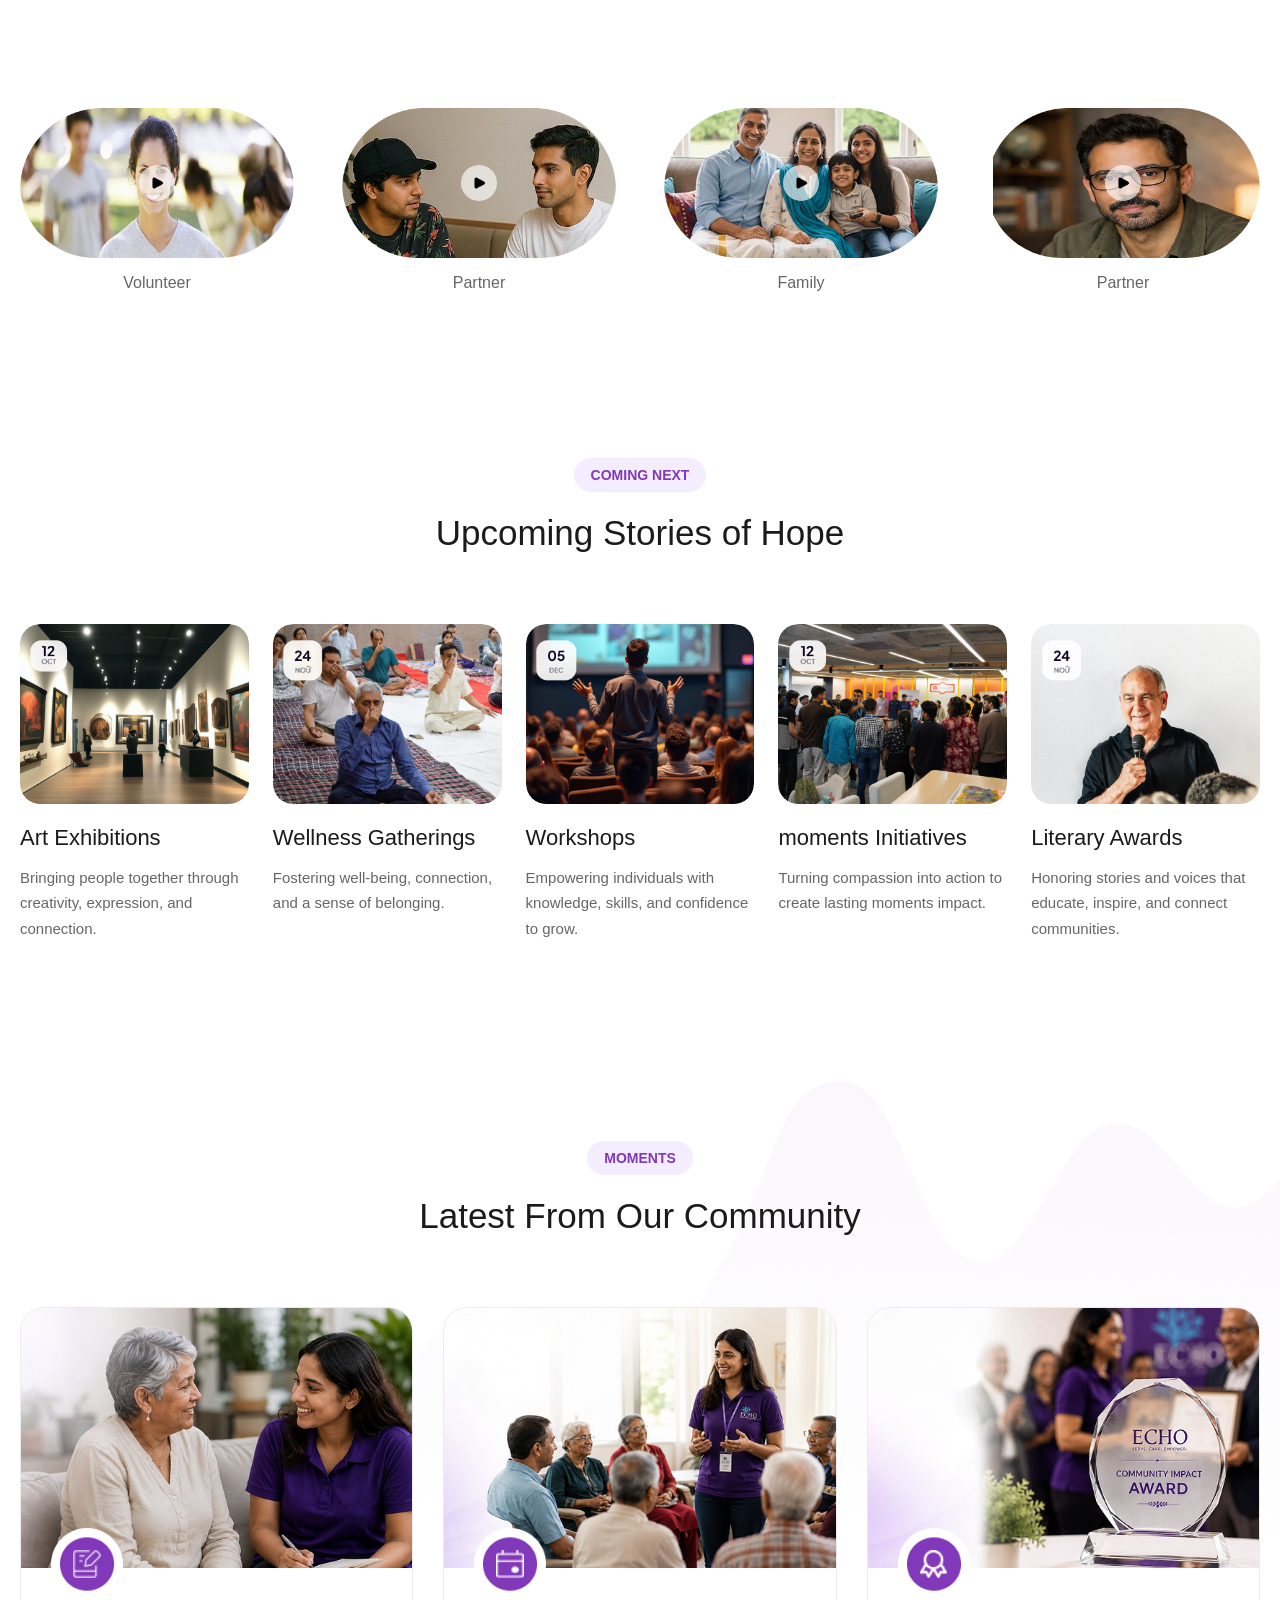
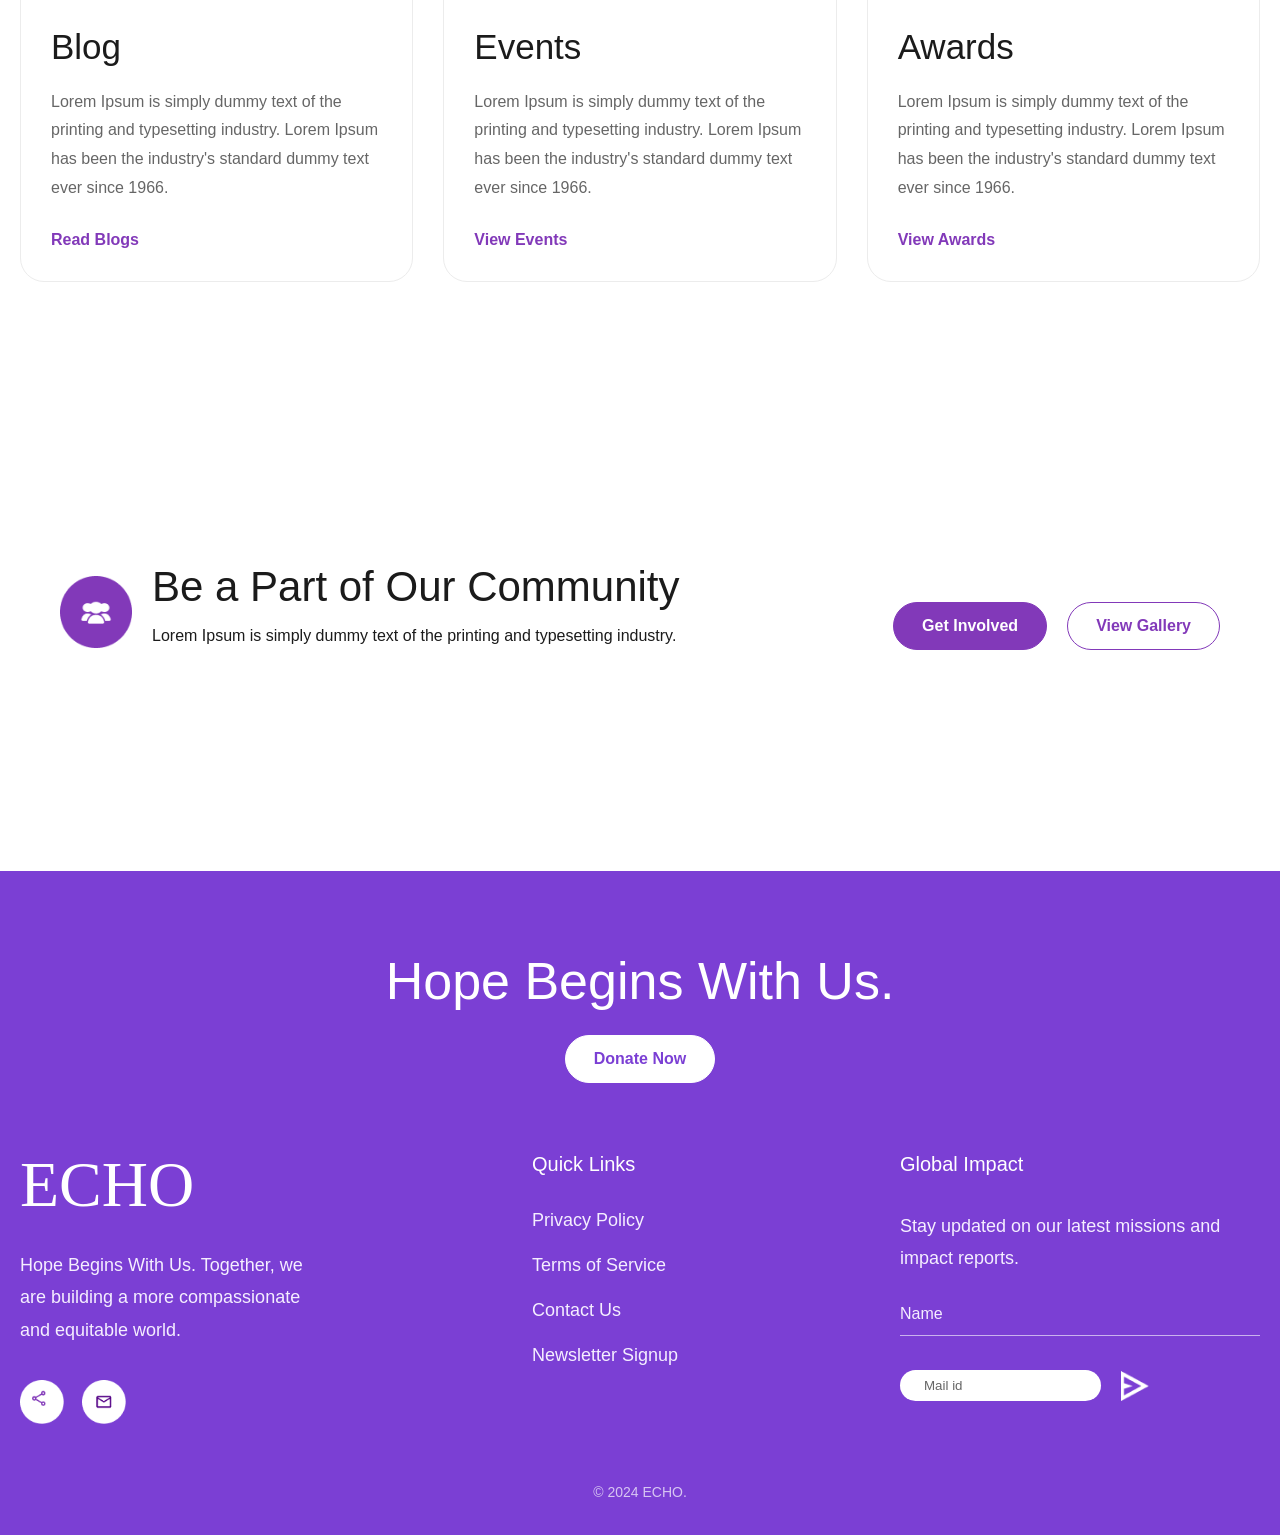
==== commit 3a18c066: "Updated the image size and fixed some alignment issues. Updated the image size and fixed some alignm" ====
--- a/index.html
+++ b/index.html
@@ -144,10 +144,10 @@
                 background: none;
 
                 font-size: 28px;
-
                 color: #fff;
 
                 cursor: pointer;
+                font-weight: 400;
             }
 
             .hero {
@@ -208,7 +208,7 @@
                 color: #fff;
 
                 margin-bottom: 30px;
-                margin-top: 30%;
+                margin-top: 20%;
             }
 
             /* Paragraph */
@@ -1761,7 +1761,6 @@
                 color: rgba(255, 255, 255, .7);
             }
 
-
             /*  MOBILE RESPONSIVE     */
             @media (max-width:780px) {
 
@@ -1786,6 +1785,7 @@
                 .header {
                     position: fixed;
                     background: #8239B9;
+                    ;
                 }
 
                 .header-inner {
@@ -1804,6 +1804,7 @@
                 .hamburger {
                     display: block;
                     margin-right: 0px;
+
                 }
 
                 .navbar {
@@ -2111,9 +2112,9 @@
 
                 .upcoming-img {
                     width: 100%;
-                    height: 350px;
+                    height: 480px;
                     object-fit: cover;
-                    object-position: center center;
+                    object-position: center top;
                 }
 
                 .wellness-card img {
@@ -2155,11 +2156,6 @@
 
                     z-index: 5;
                 }
-
-
-                /* .featured-overlay p {
-                    margin-top: 8px;
-                }*/
 
                 .featured-tag {
                     font-size: 12px;
@@ -2404,8 +2400,8 @@
 
                 .hero-text h1 {
                     font-size: 46px;
-                    margin-top: 30%;
-                    margin-bottom: 15%;
+                    margin-top: 20%;
+                    margin-bottom: 10%;
 
                 }
 
@@ -2759,7 +2755,7 @@
                         <!-- Tabs -->
                         <div class="history-tabs">
                             <button class="tab-btn active" data-tab="origin">
-                                <img src="images/icon for original story.png" alt=" history-image">
+                                <img src="images/icon for original story2.png" alt=" history-image">
                                 <span>Original Story</span>
                             </button>
 
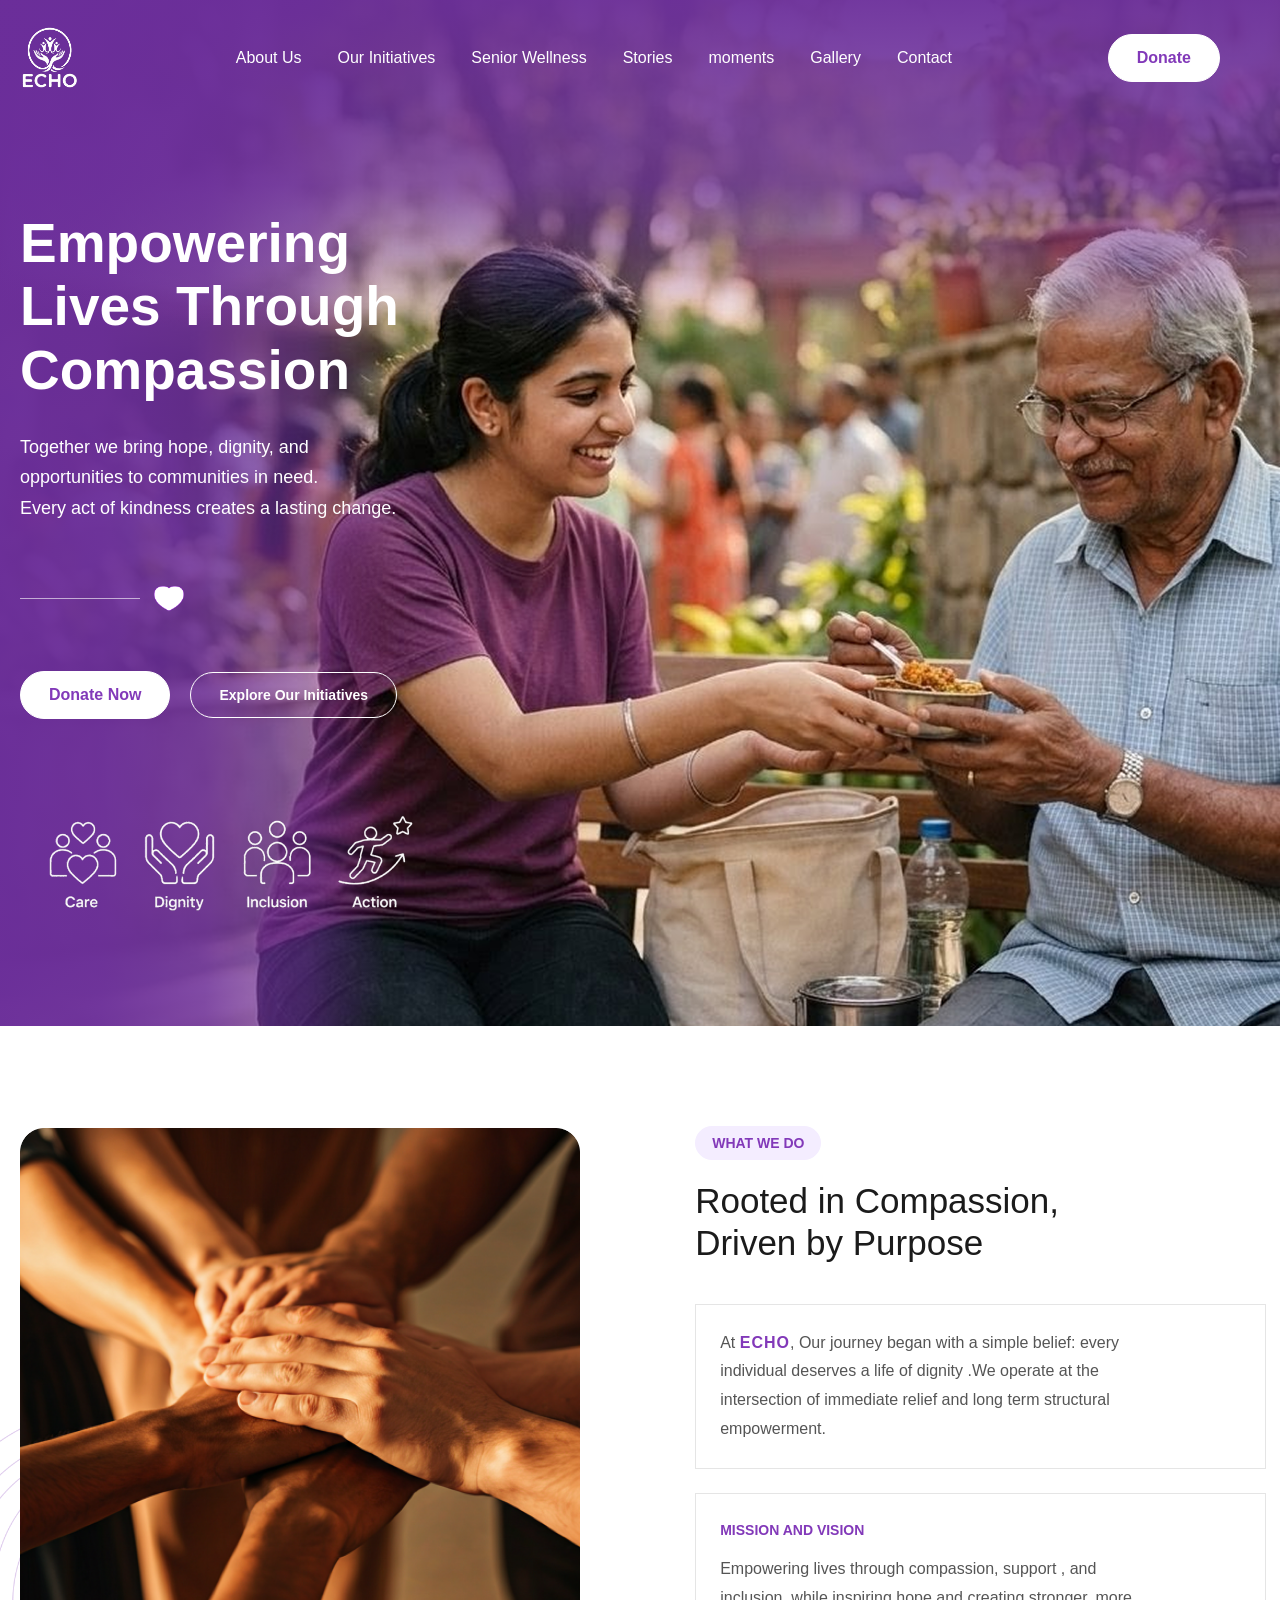
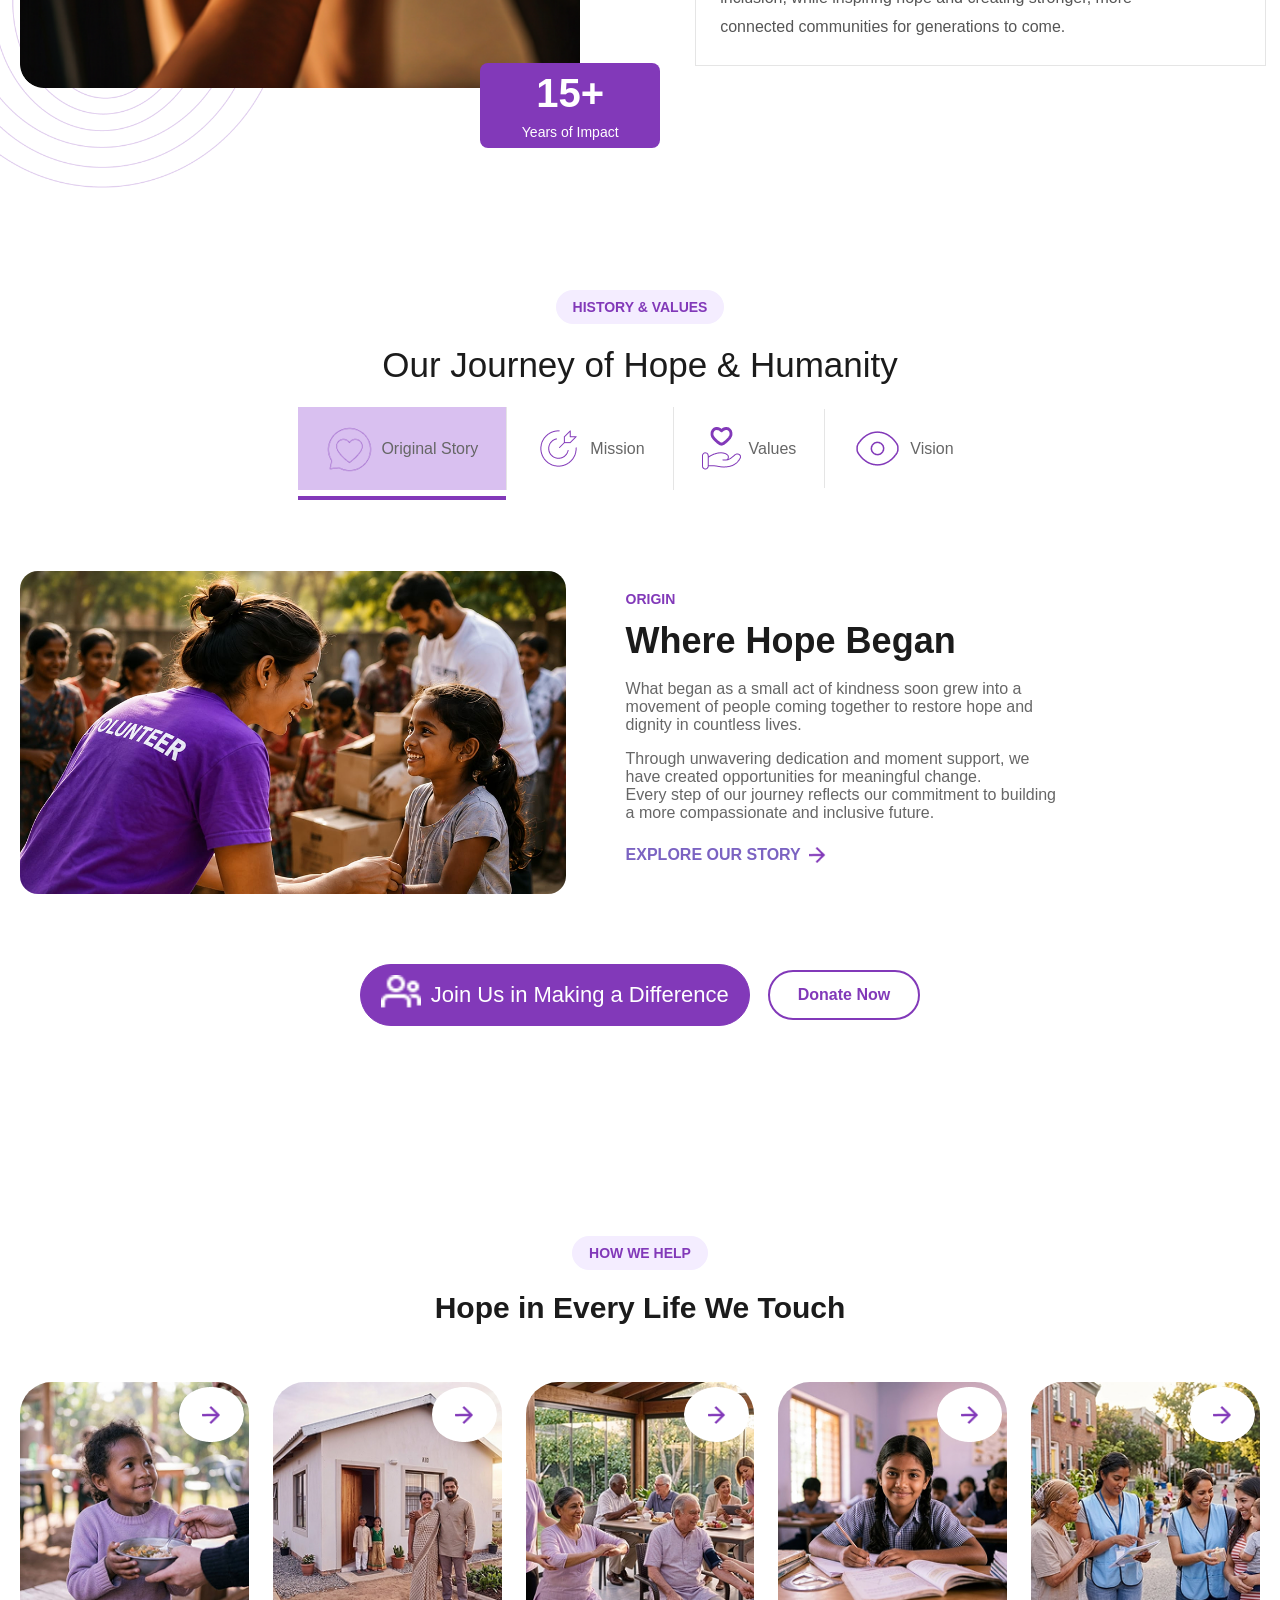
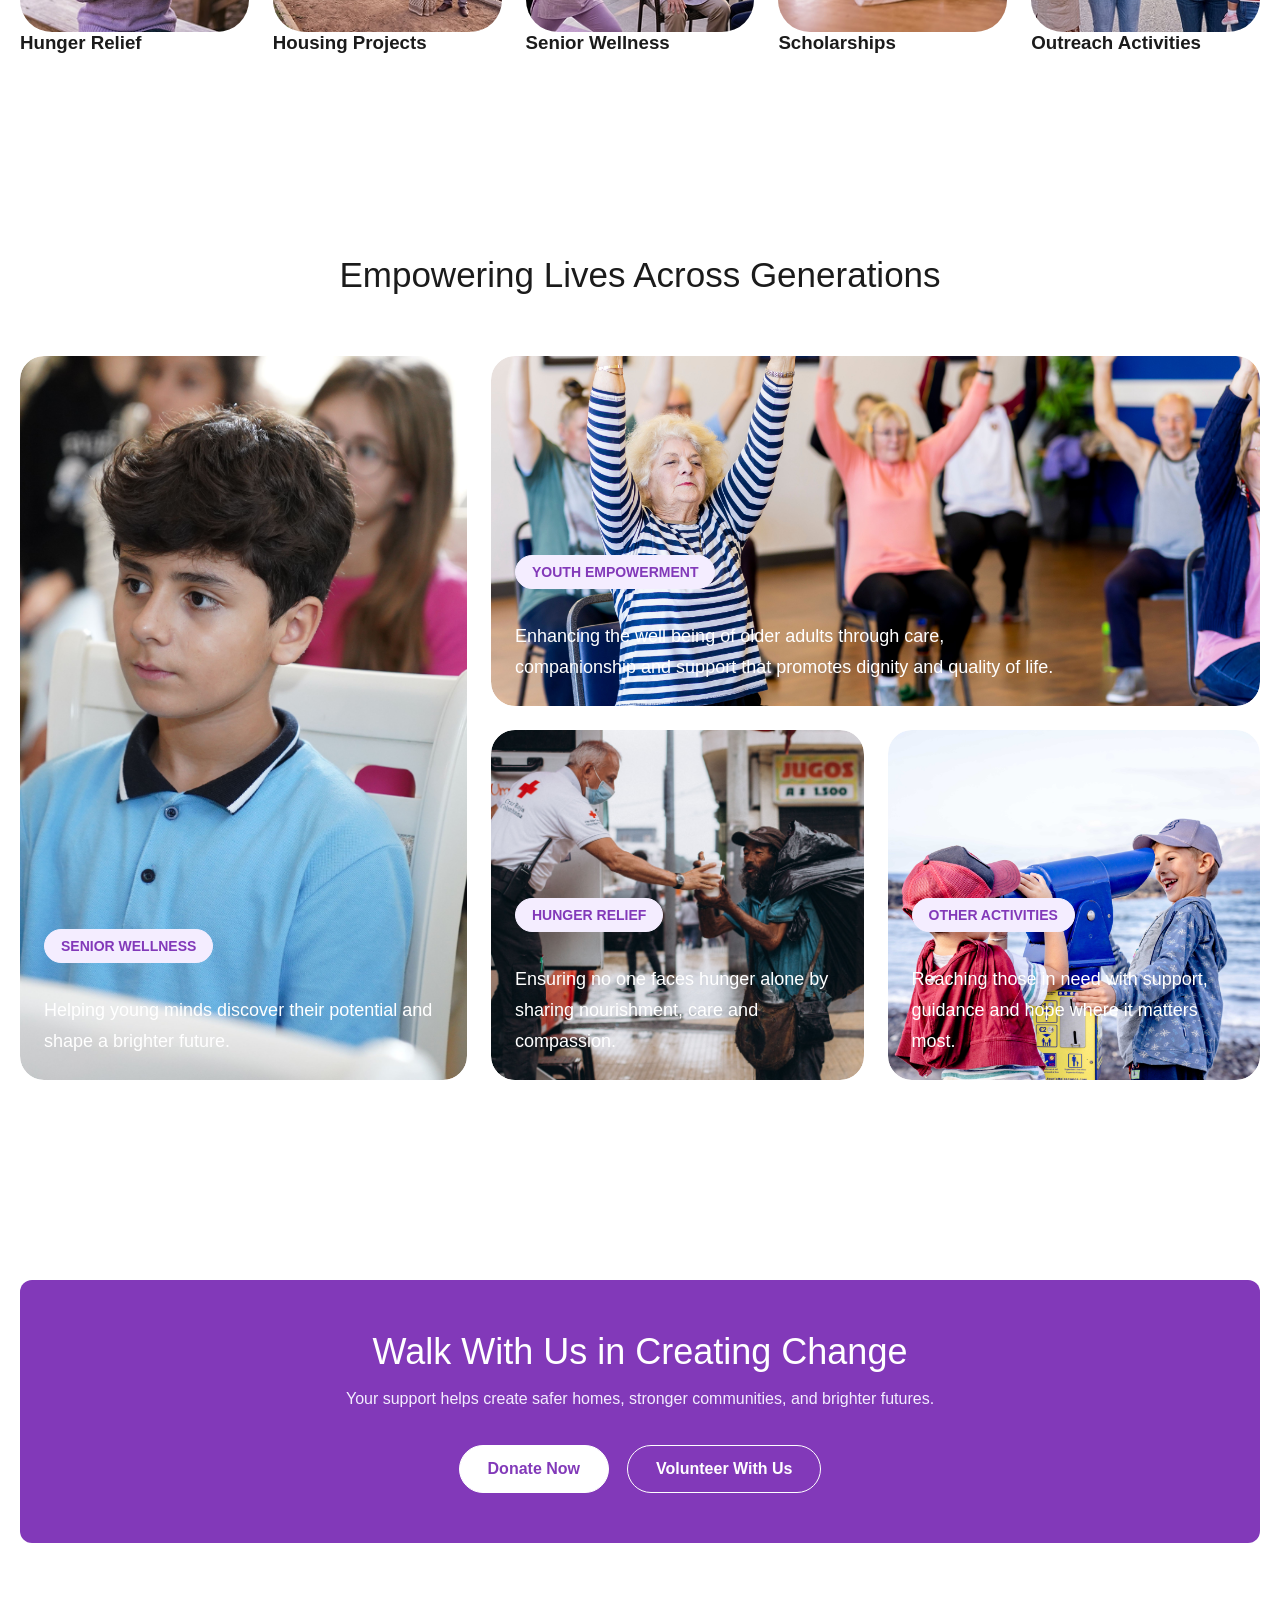
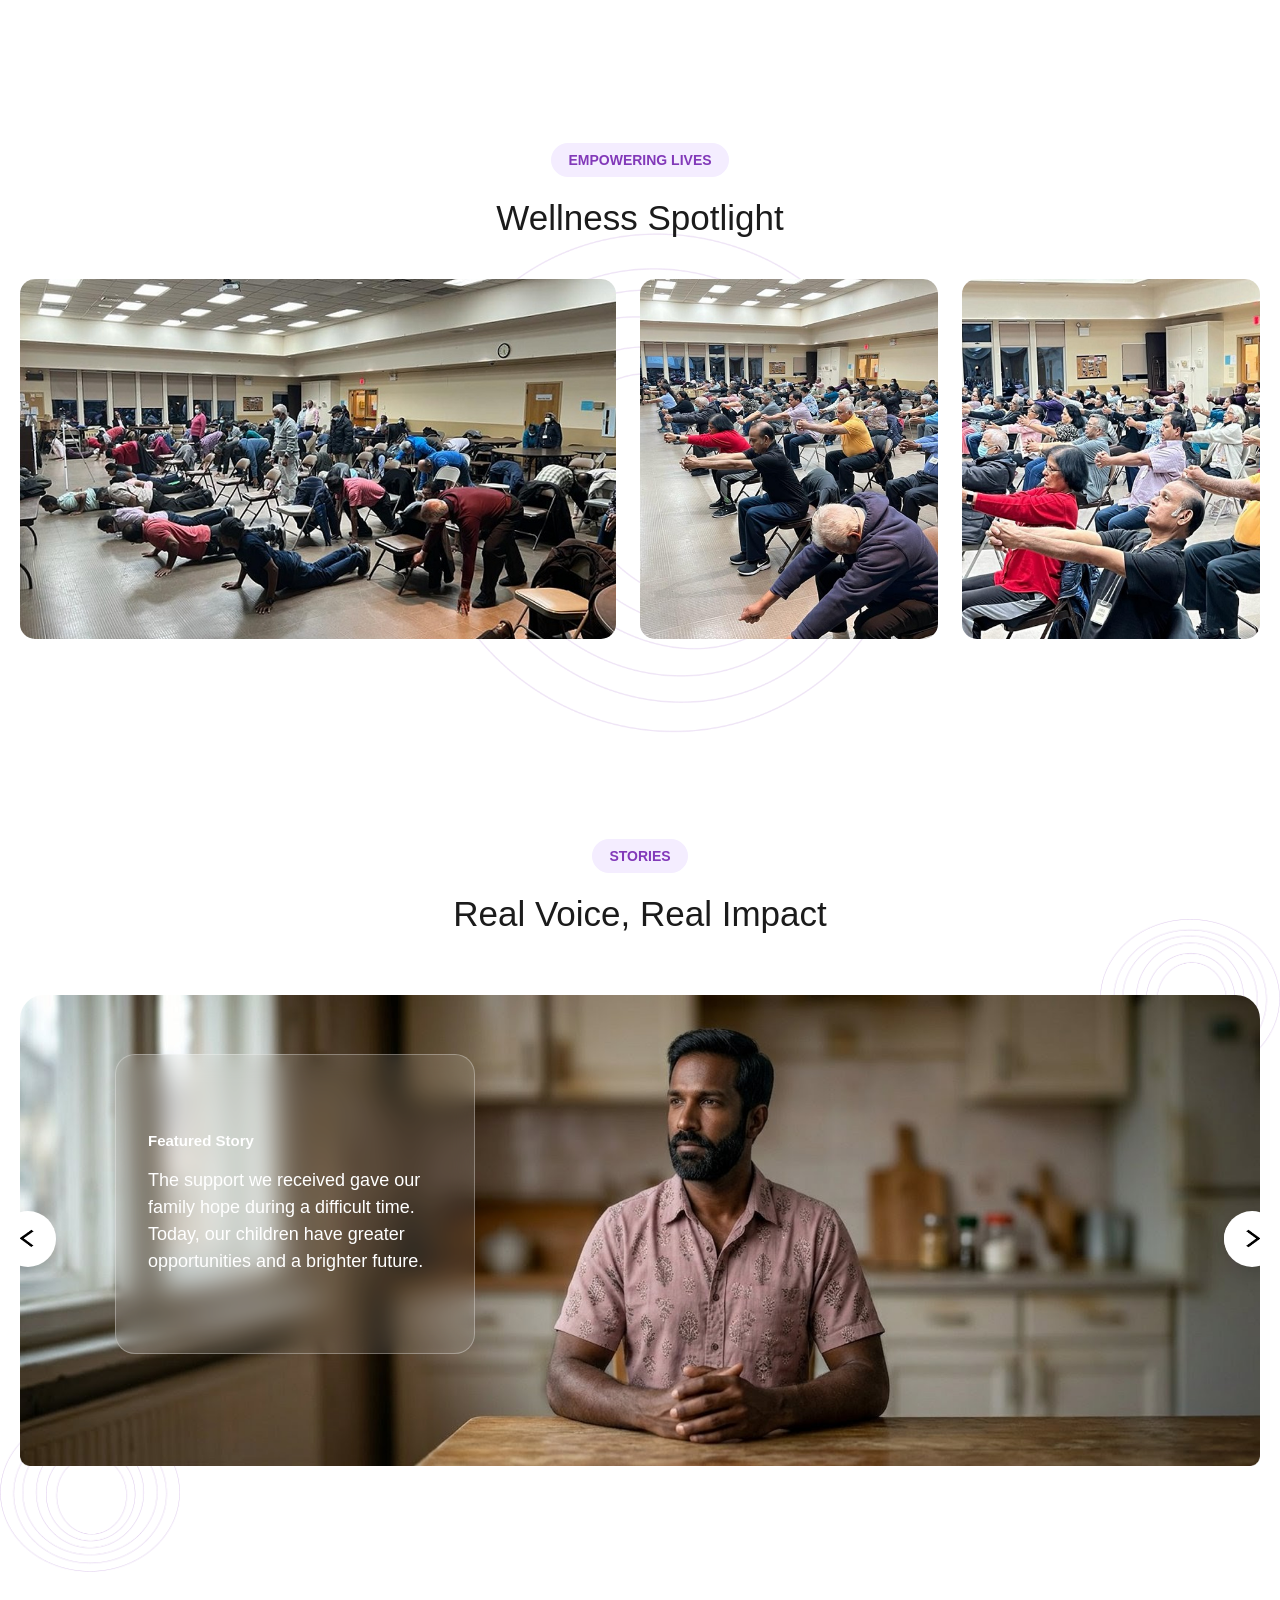
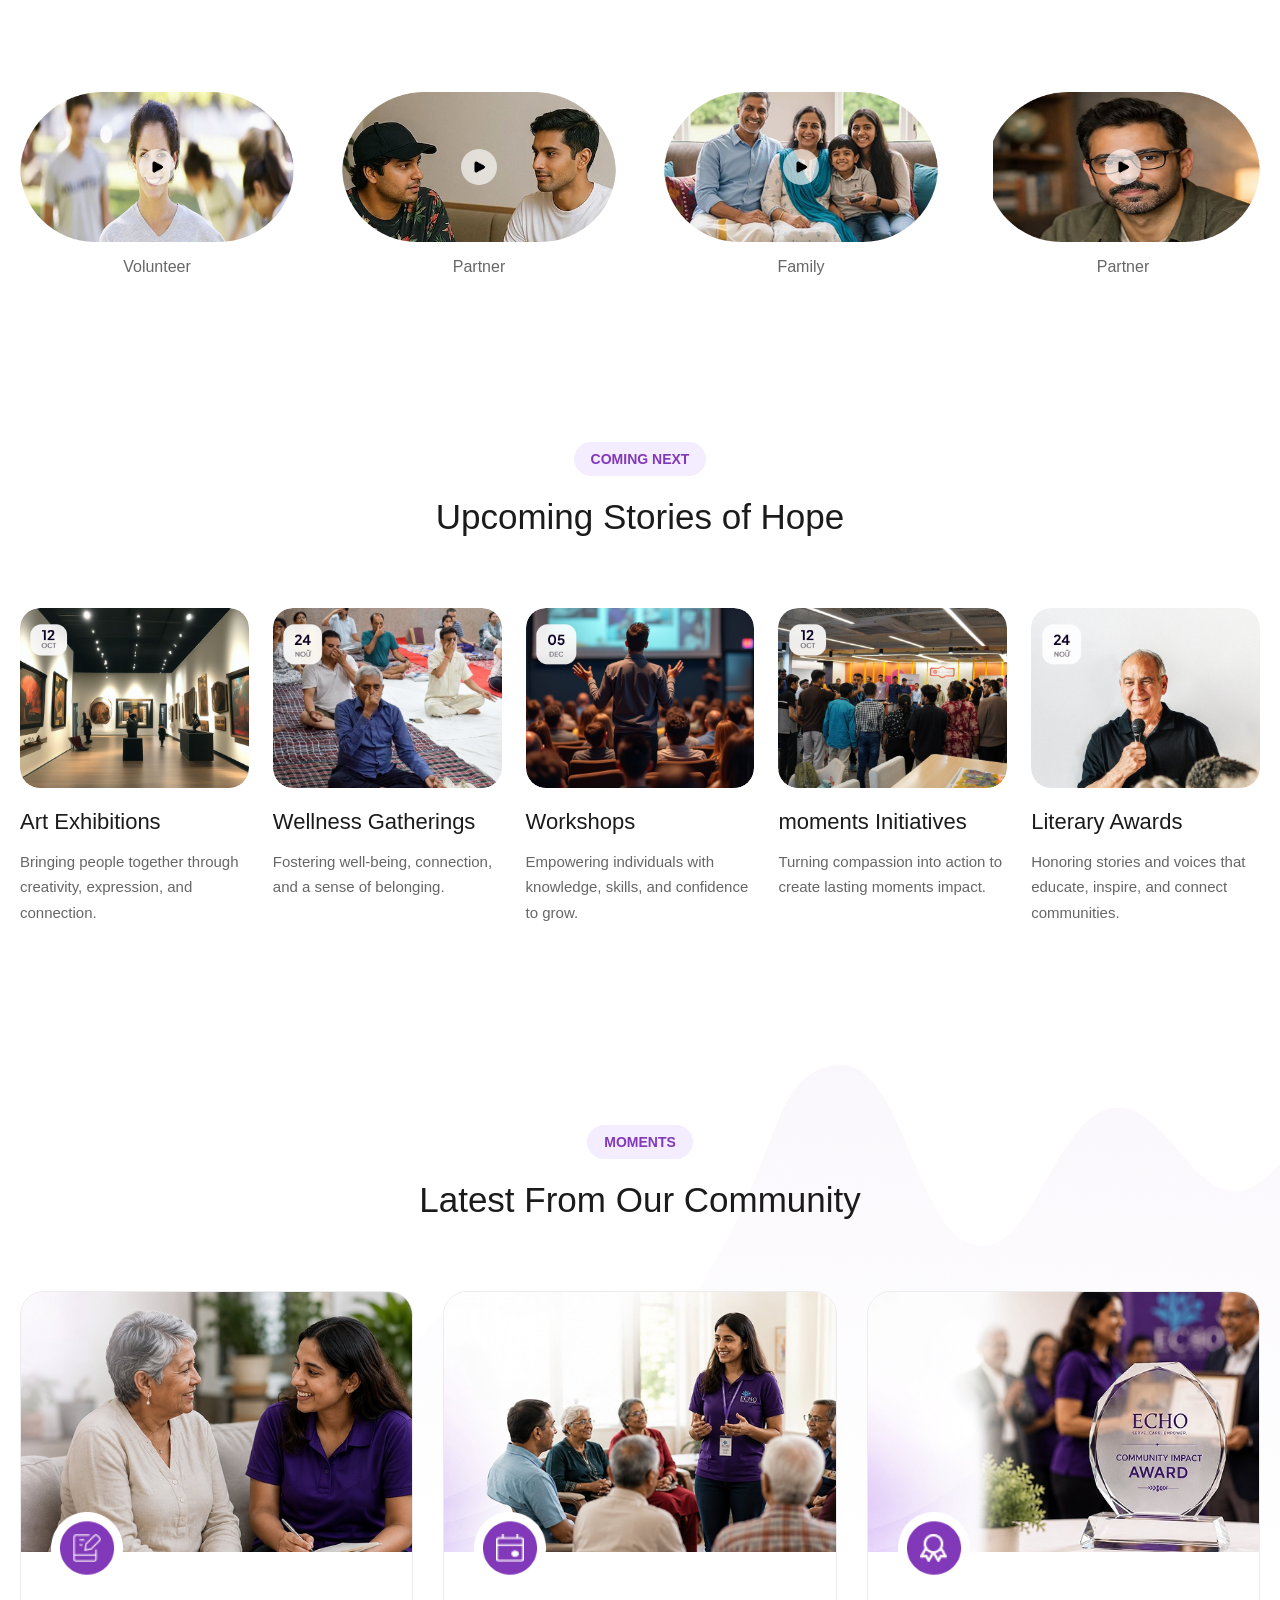
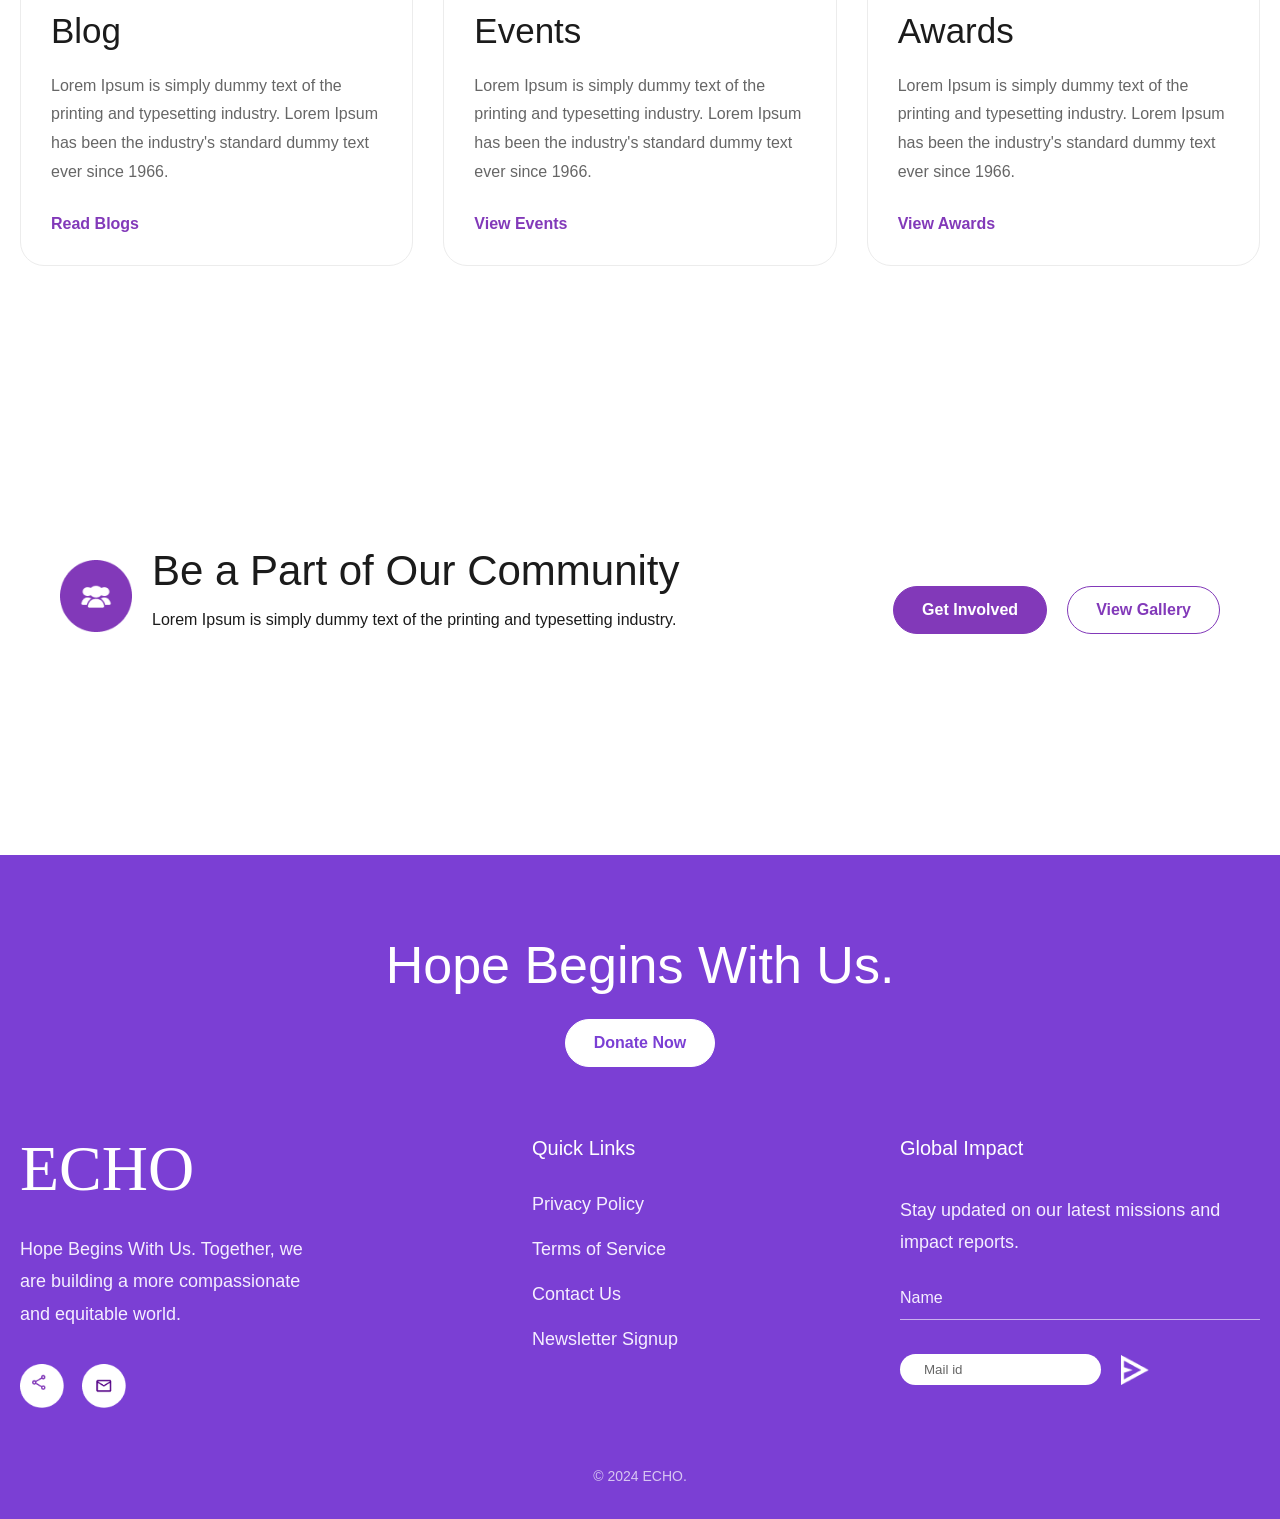
==== commit e7d2a58f: "changed icon size changed the icon size ." ====
--- a/index.html
+++ b/index.html
@@ -101,10 +101,7 @@
                 align-items: center;
 
                 padding: 14px 28px;
-
-
                 border-radius: 50px;
-
                 background: #fff;
                 border: 1px solid #fff;
                 color: #8239B9;
@@ -629,8 +626,8 @@
             }
 
             .cta-heading img {
-                width: 56px;
-                height: 56px;
+                width: 40px;
+                height: 40px;
                 margin-right: 10px;
             }
 
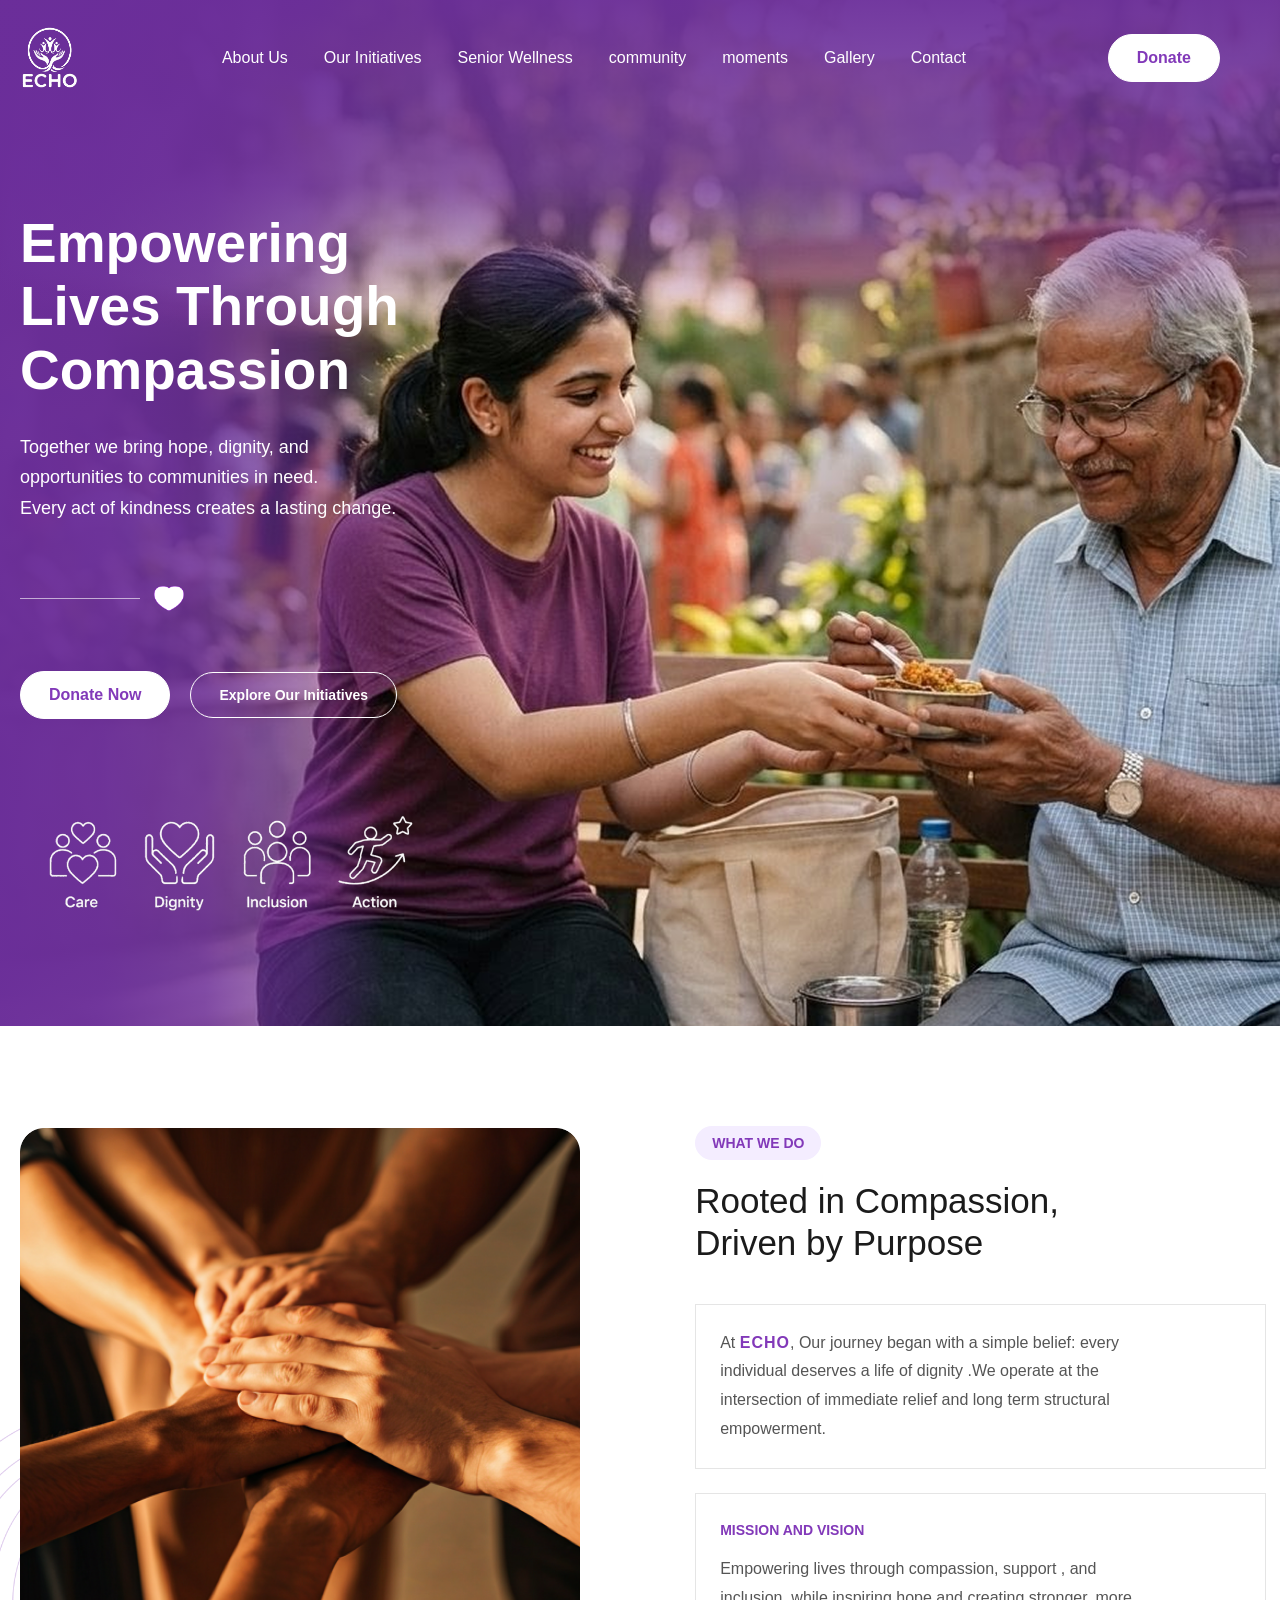
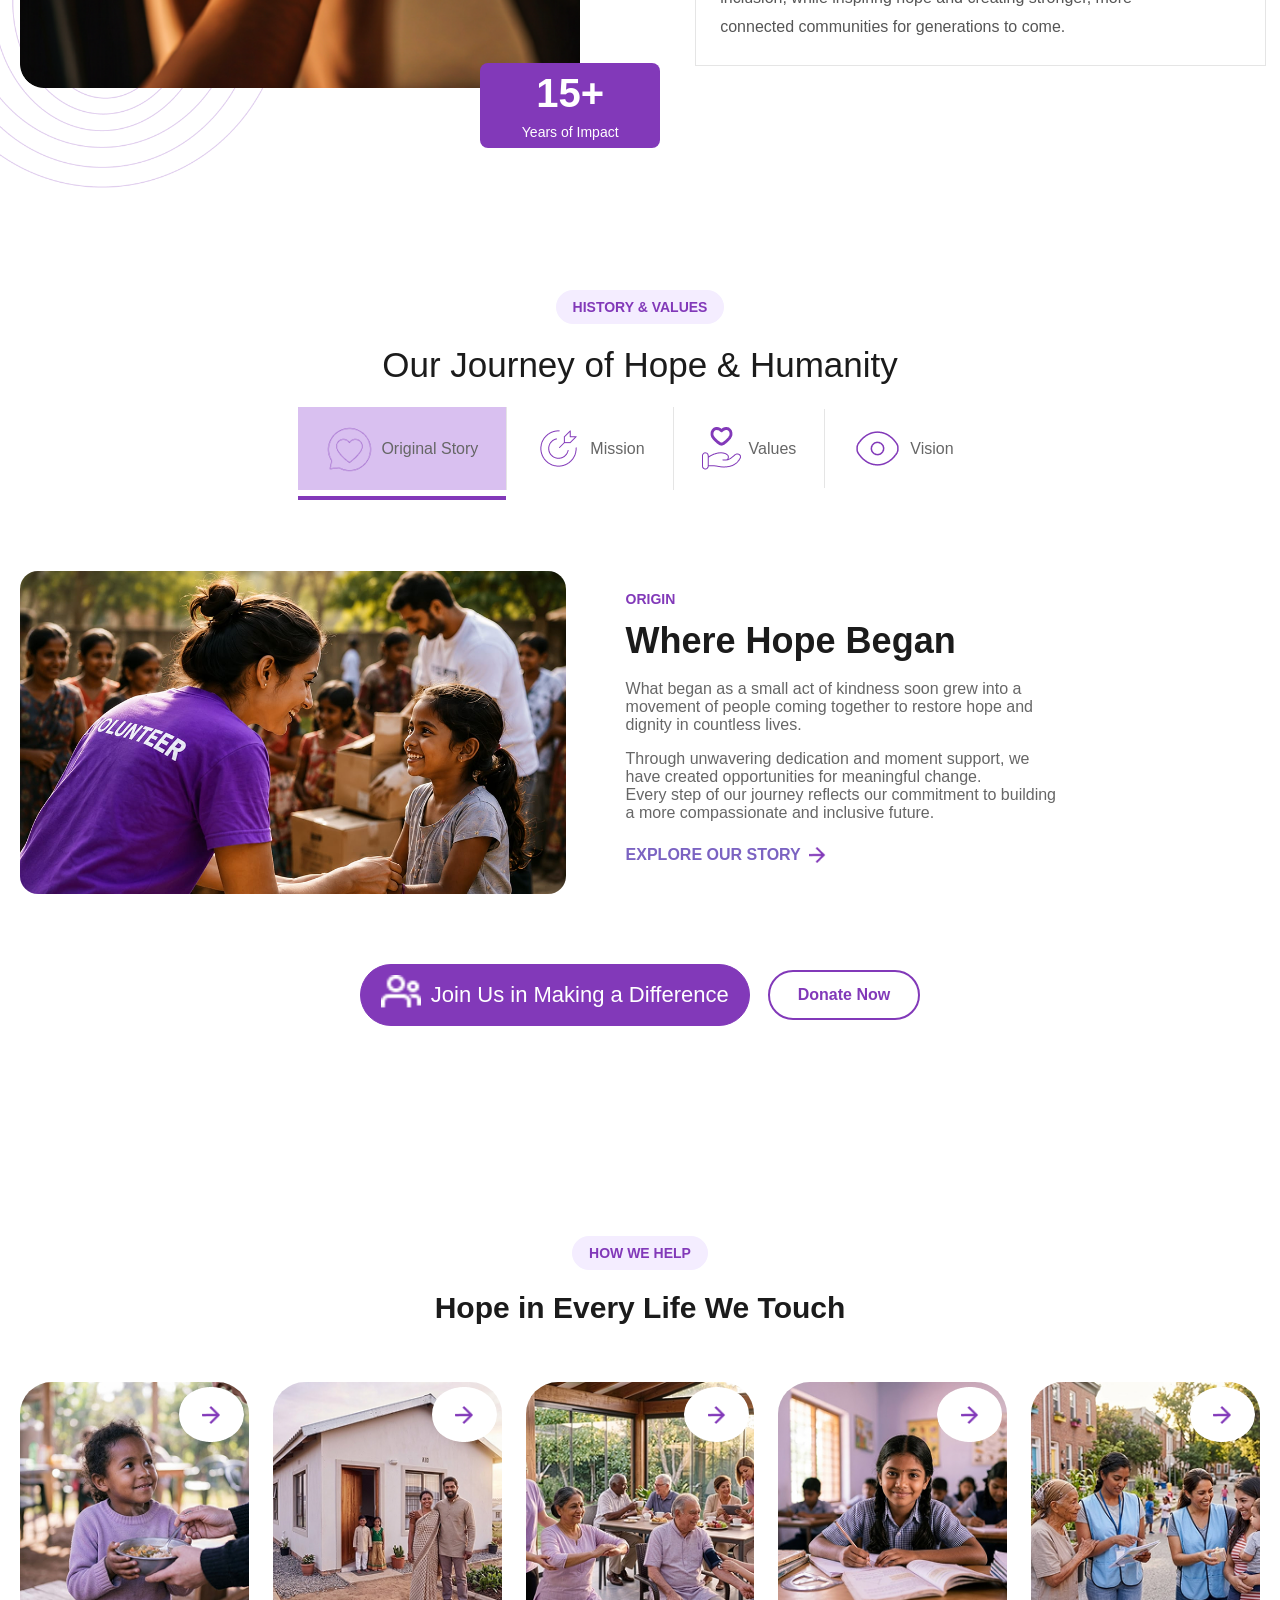
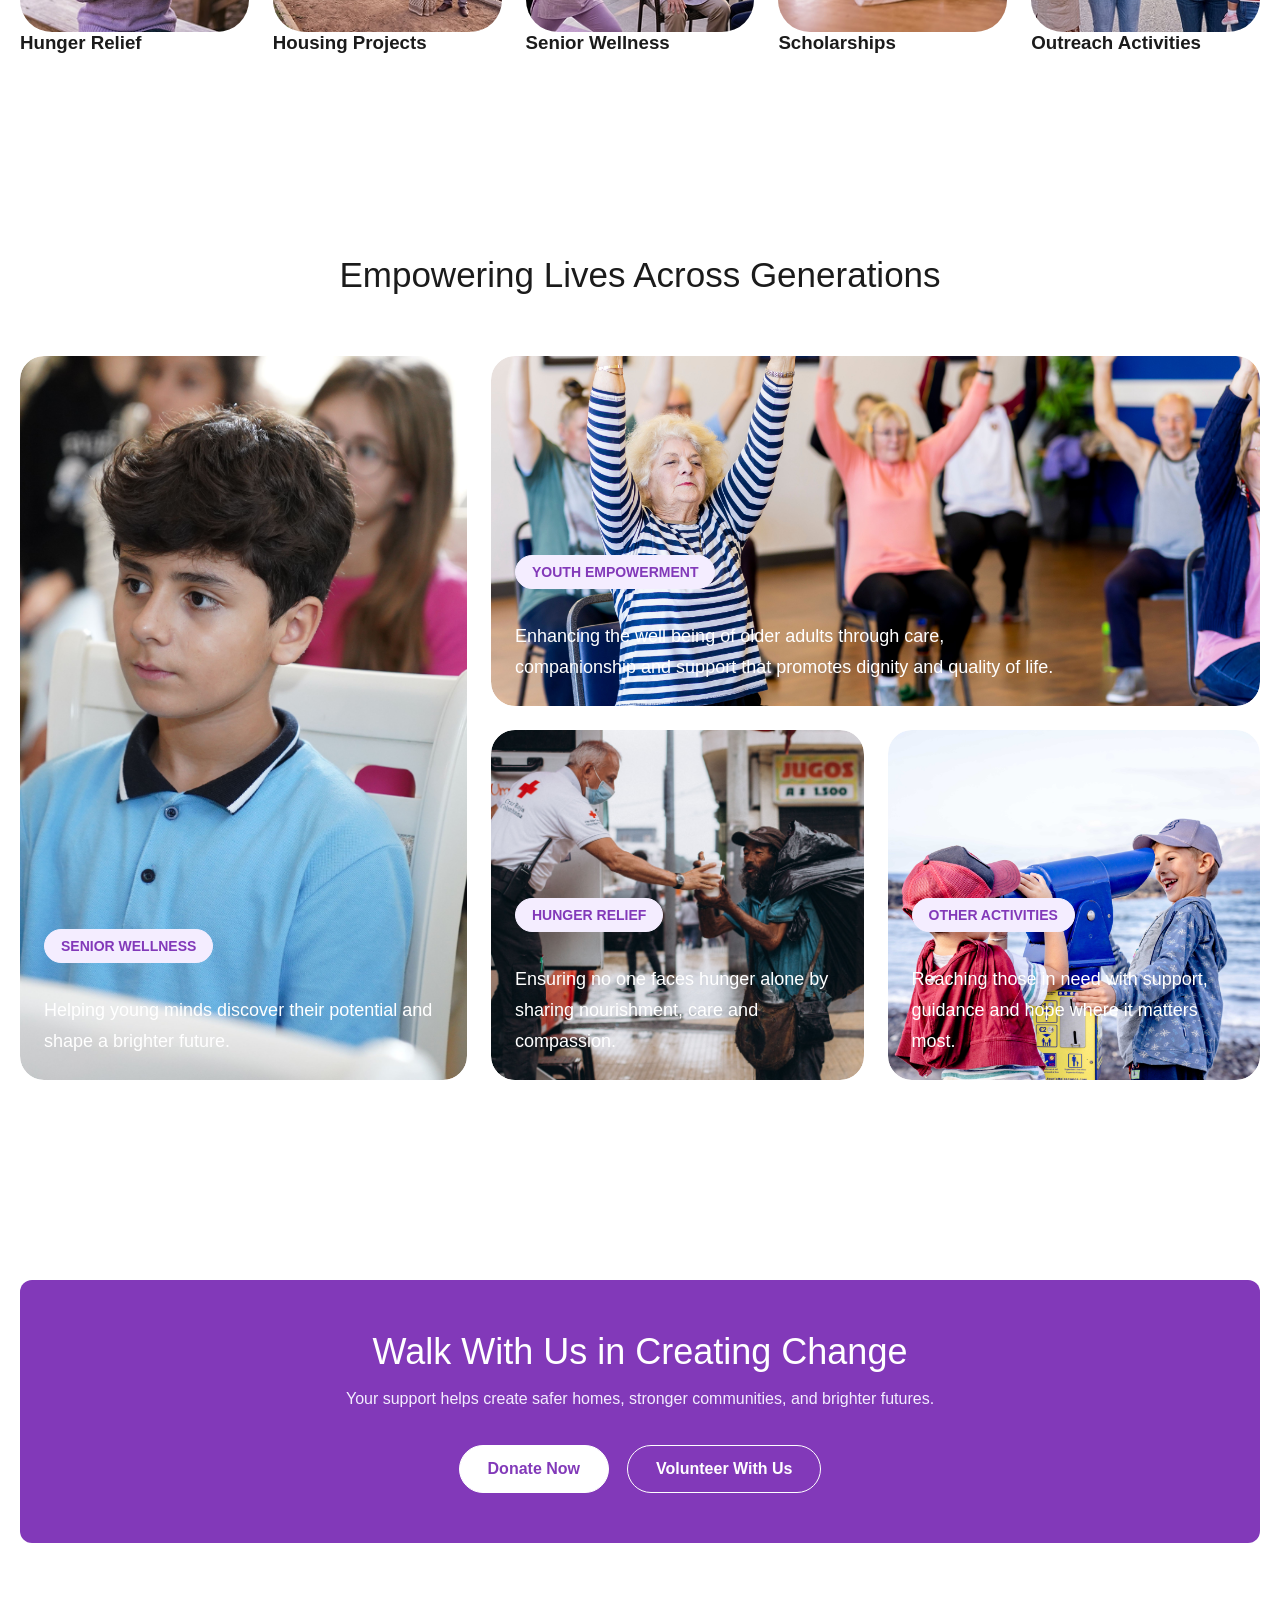
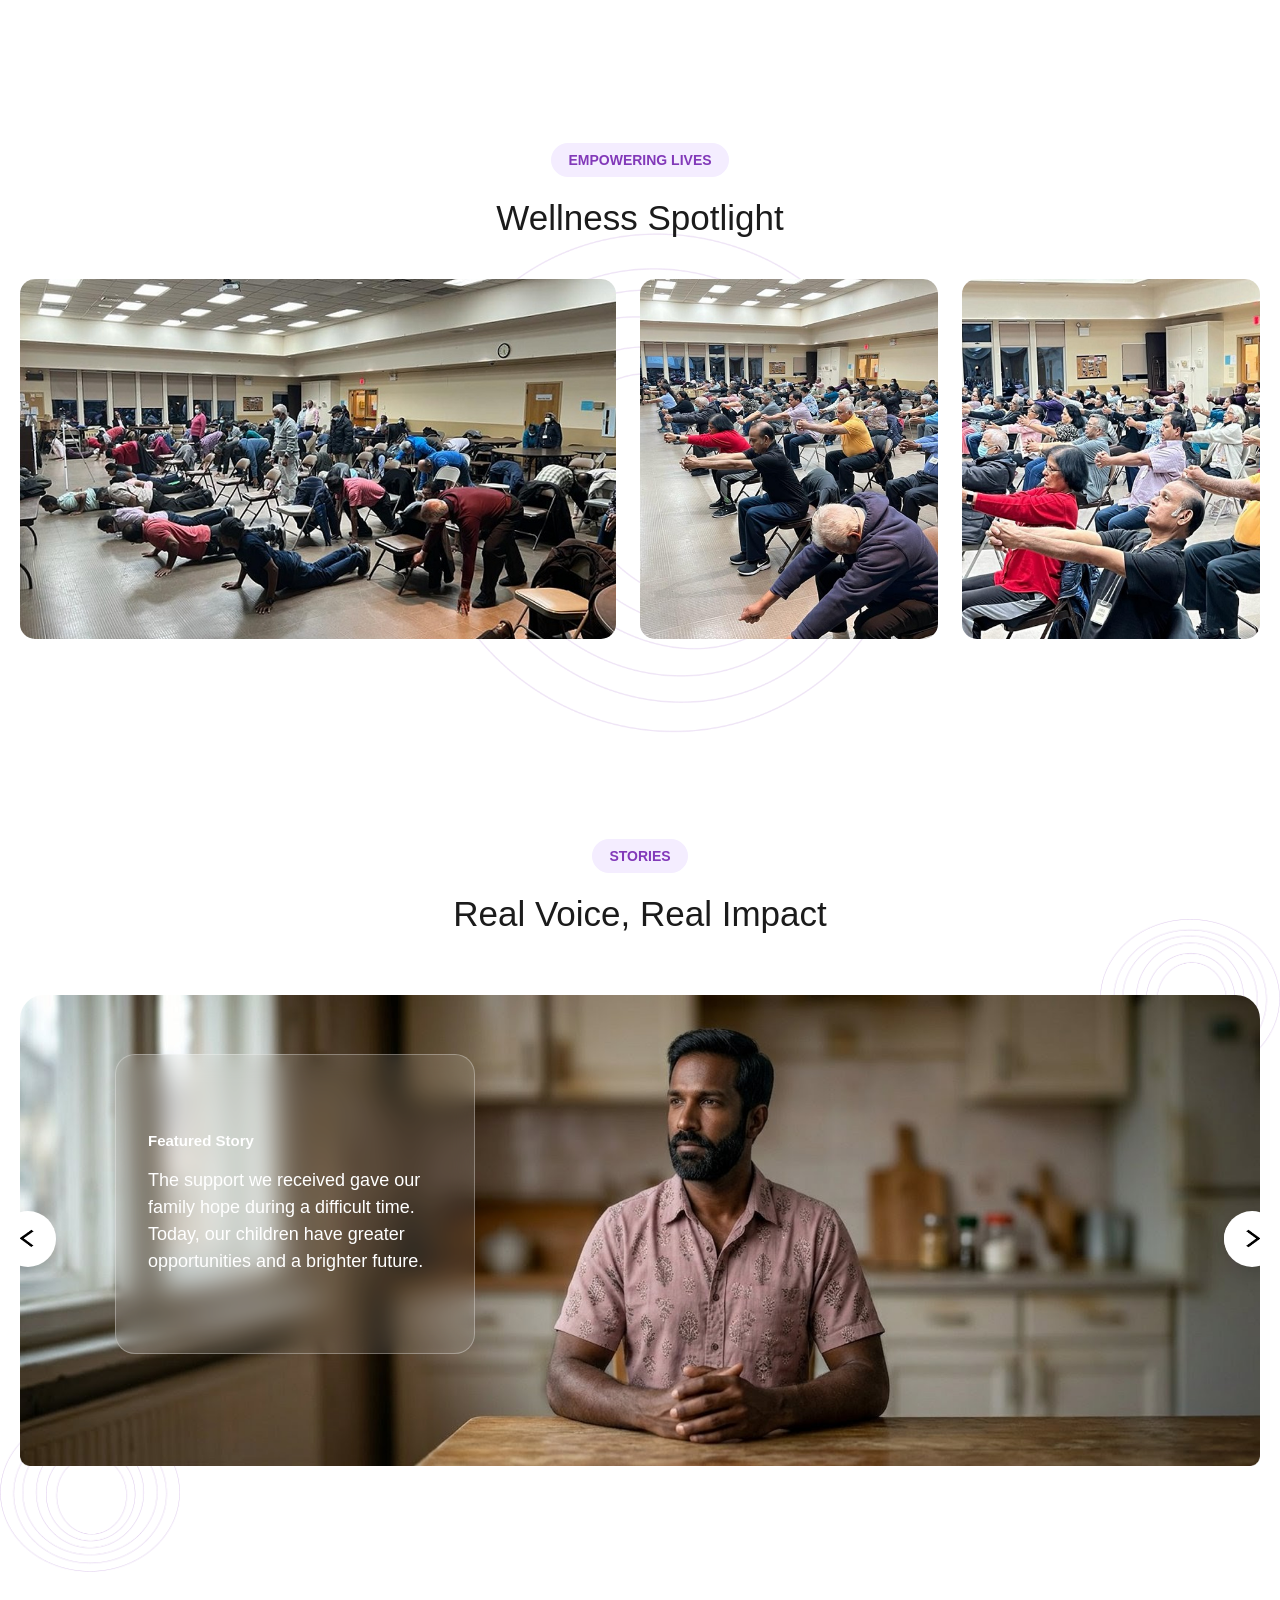
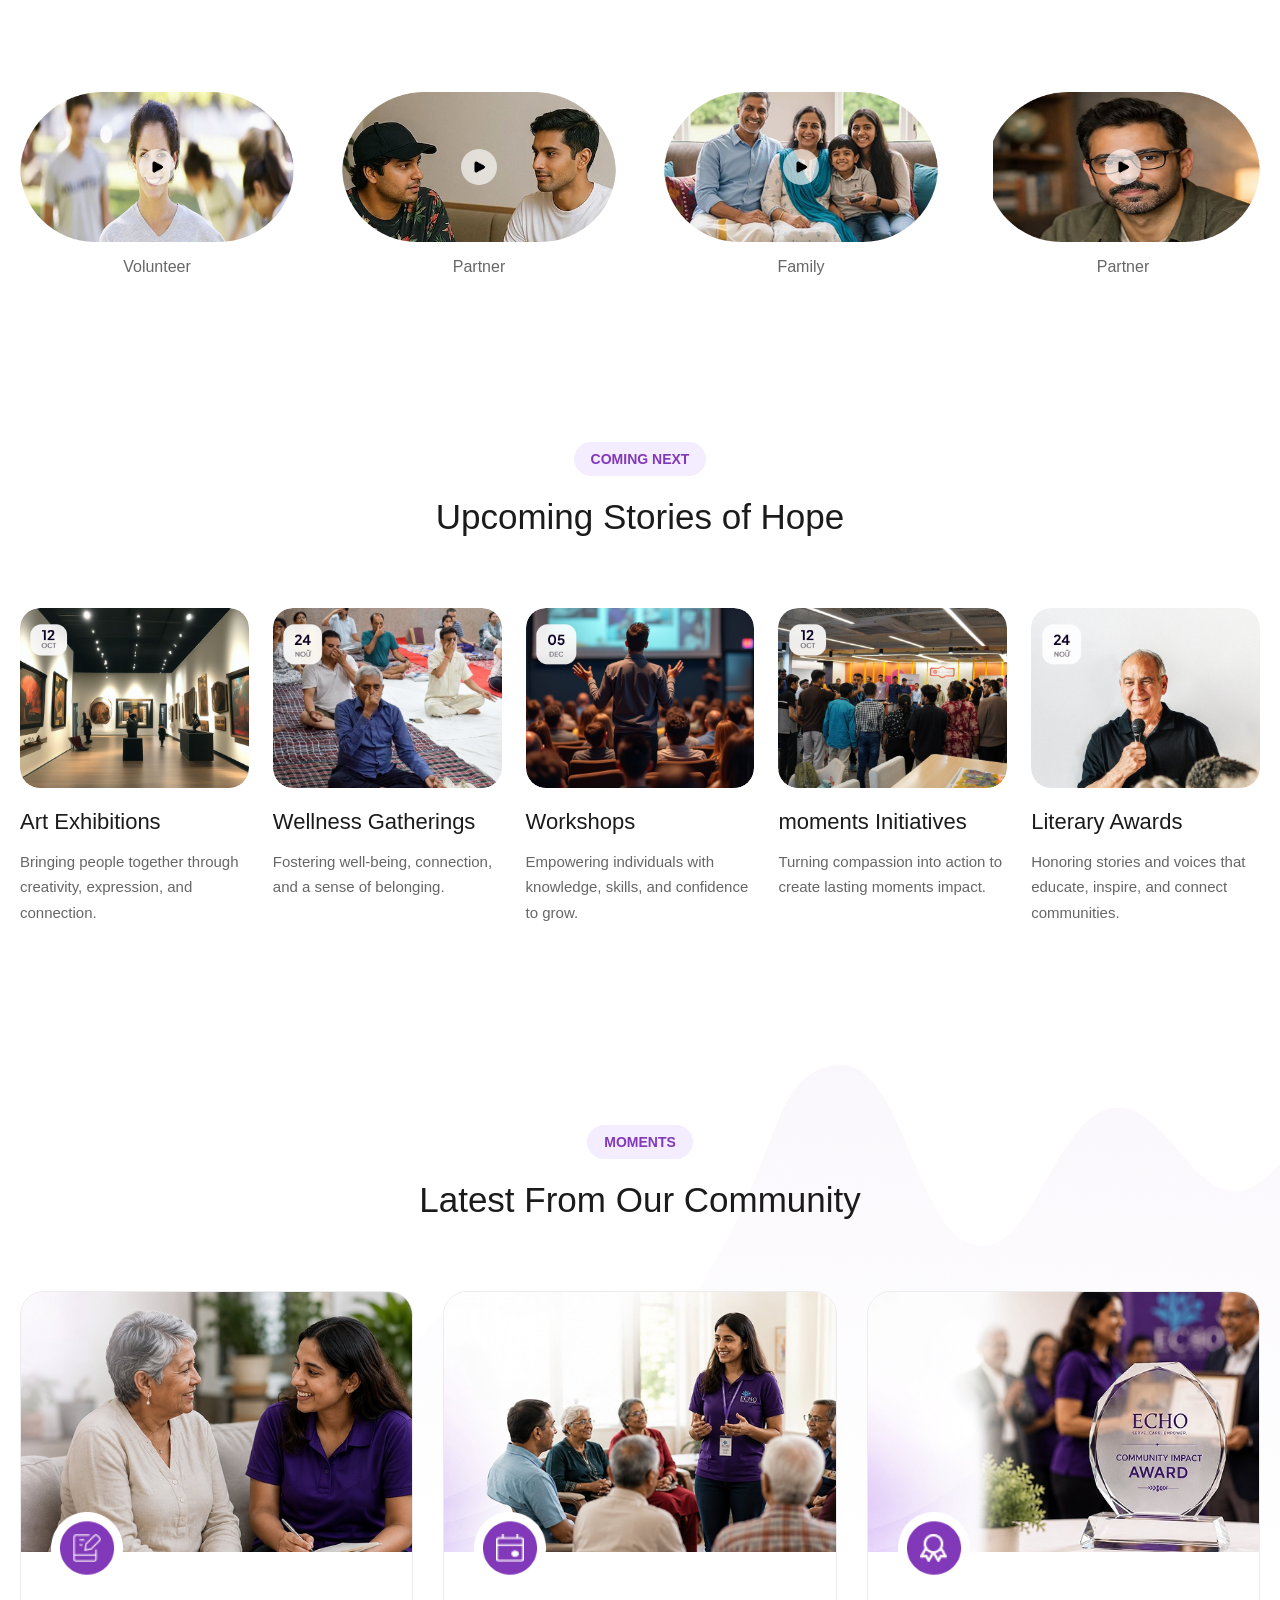
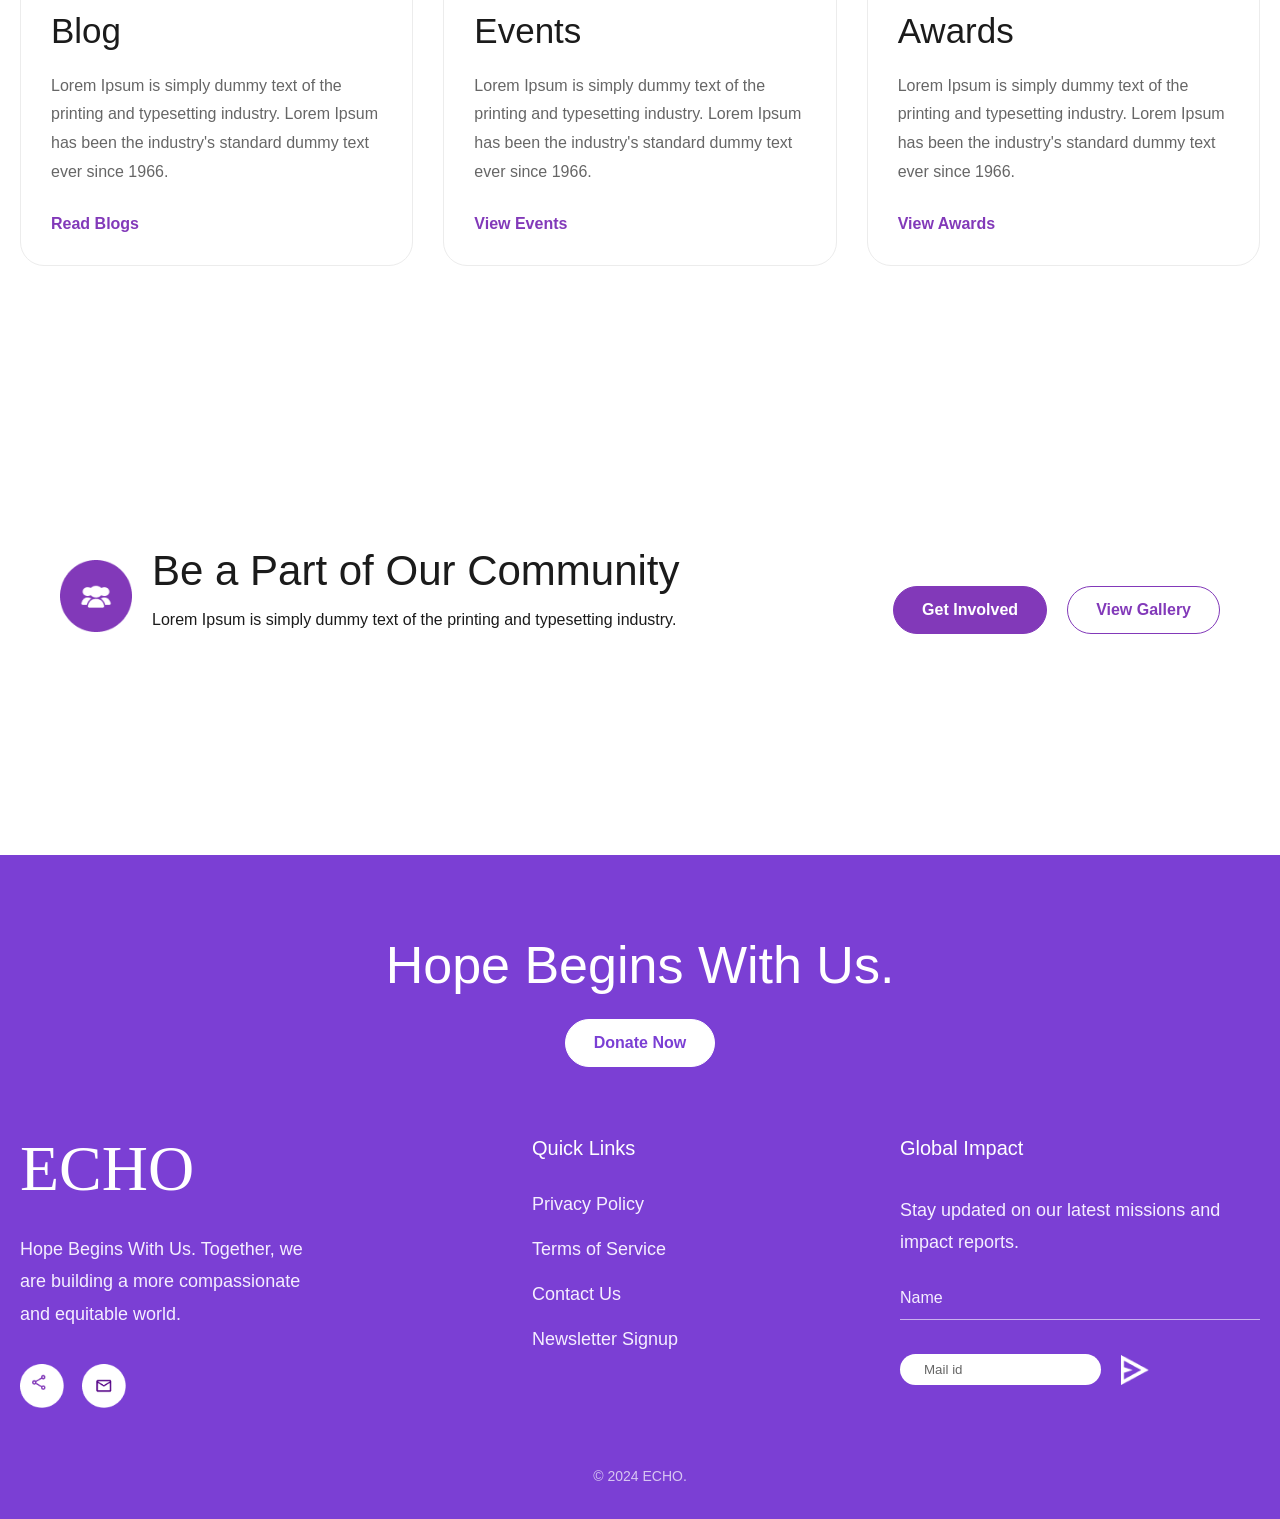
==== commit d9f2d8e8: "moved the community page in echo moved the community page in the echo" ====
--- a/index.html
+++ b/index.html
@@ -2625,7 +2625,7 @@
                 <div class="header-inner">
                     <!-- Logo -->
                     <div class="logo">
-                        <a href="#">
+                        <a href="index.html">
                             <img src="images/echo logo.png" alt="ECHO Logo" />
                         </a>
                     </div>
@@ -2636,7 +2636,7 @@
                             <li><a href="#">About Us</a></li>
                             <li><a href="#">Our Initiatives</a></li>
                             <li><a href="#">Senior Wellness</a></li>
-                            <li><a href="#">Stories</a></li>
+                            <li><a href="community.html">community</a></li>
                             <li><a href="#">moments</a></li>
                             <li><a href="#">Gallery</a></li>
                             <li><a href="#">Contact</a></li>
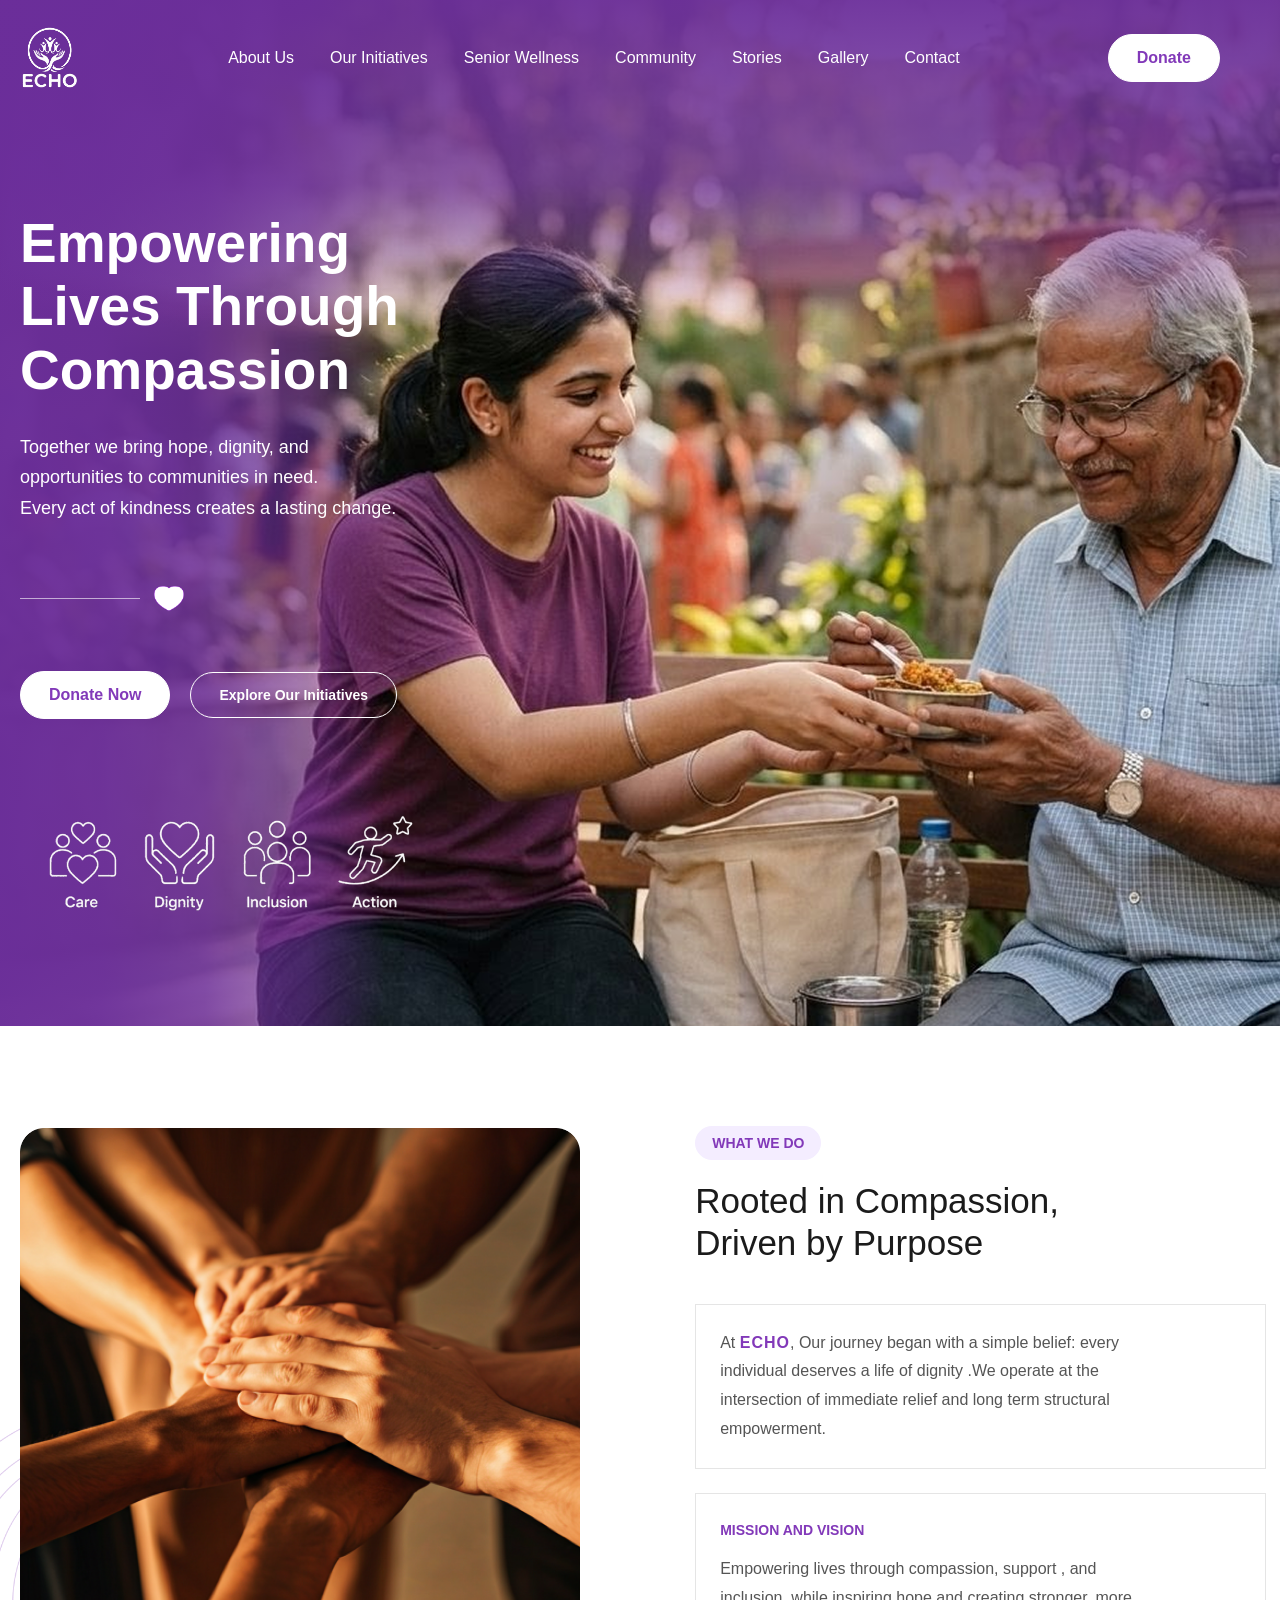
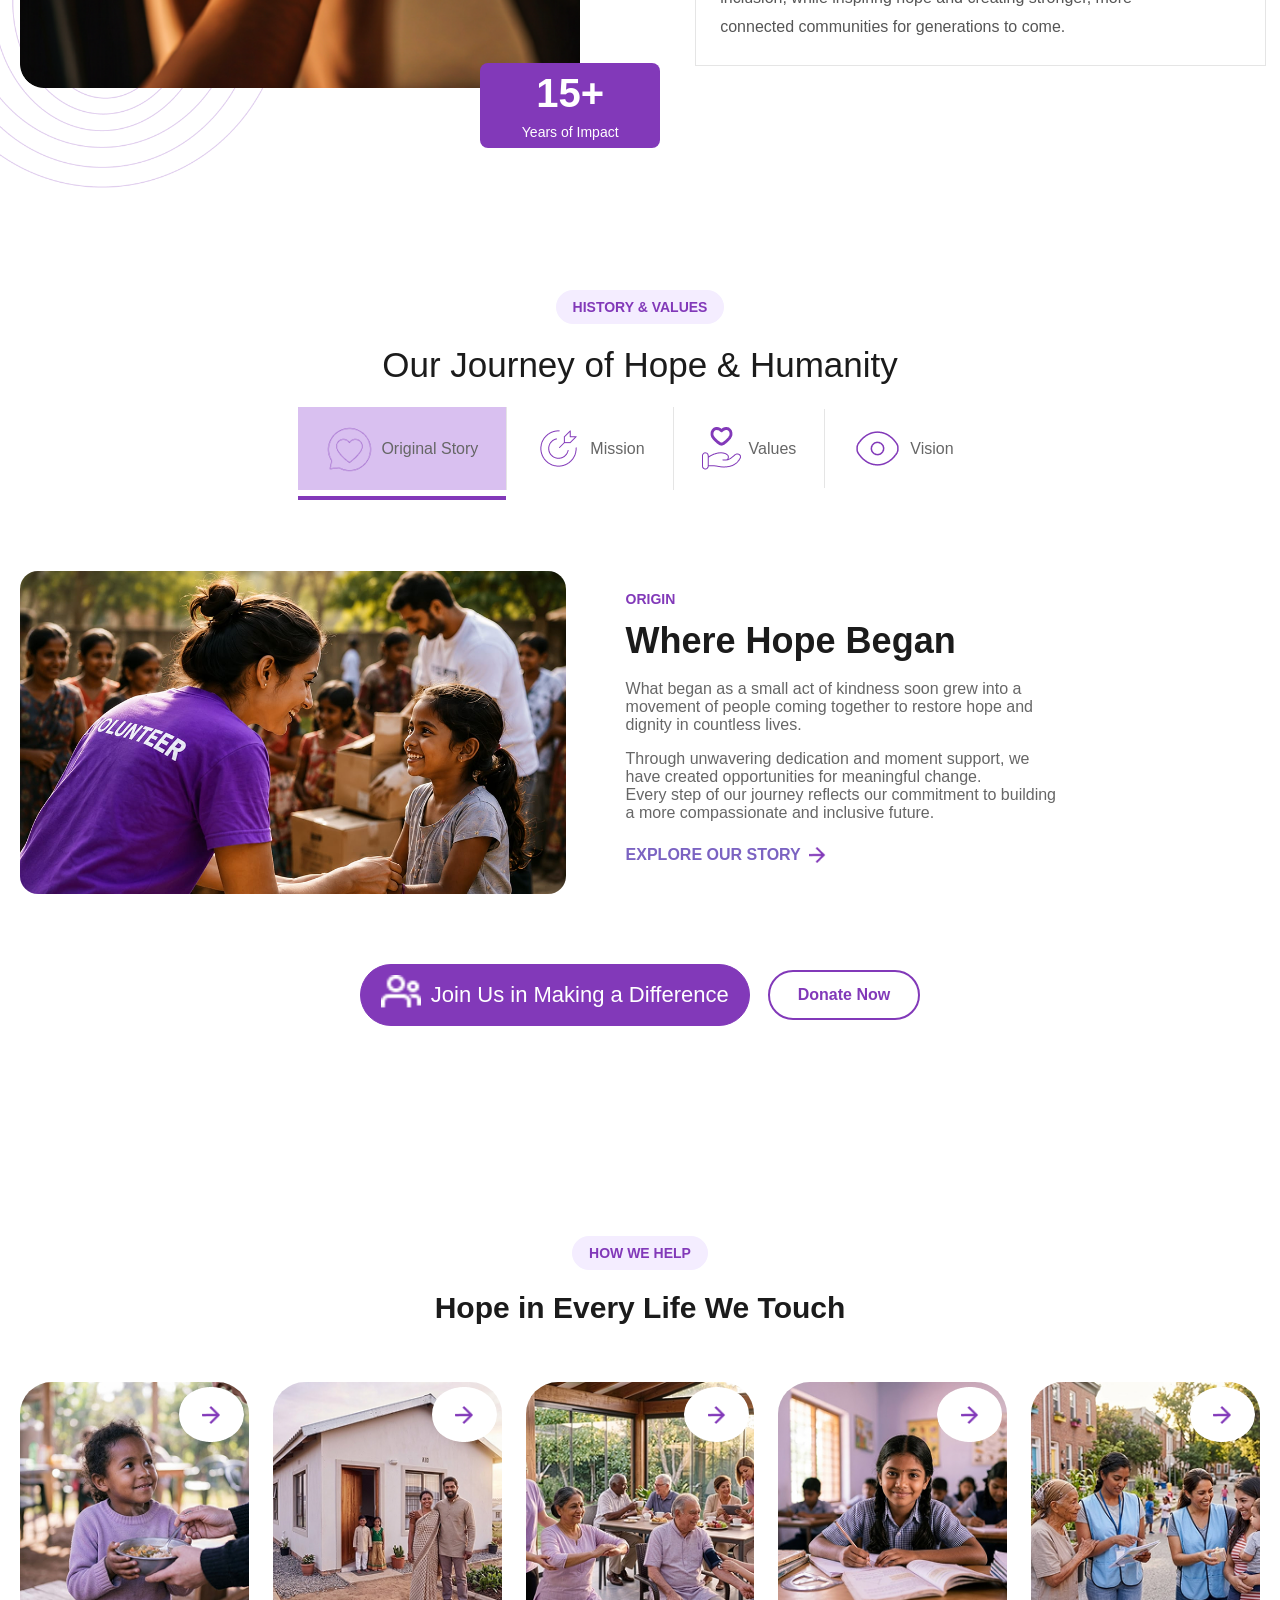
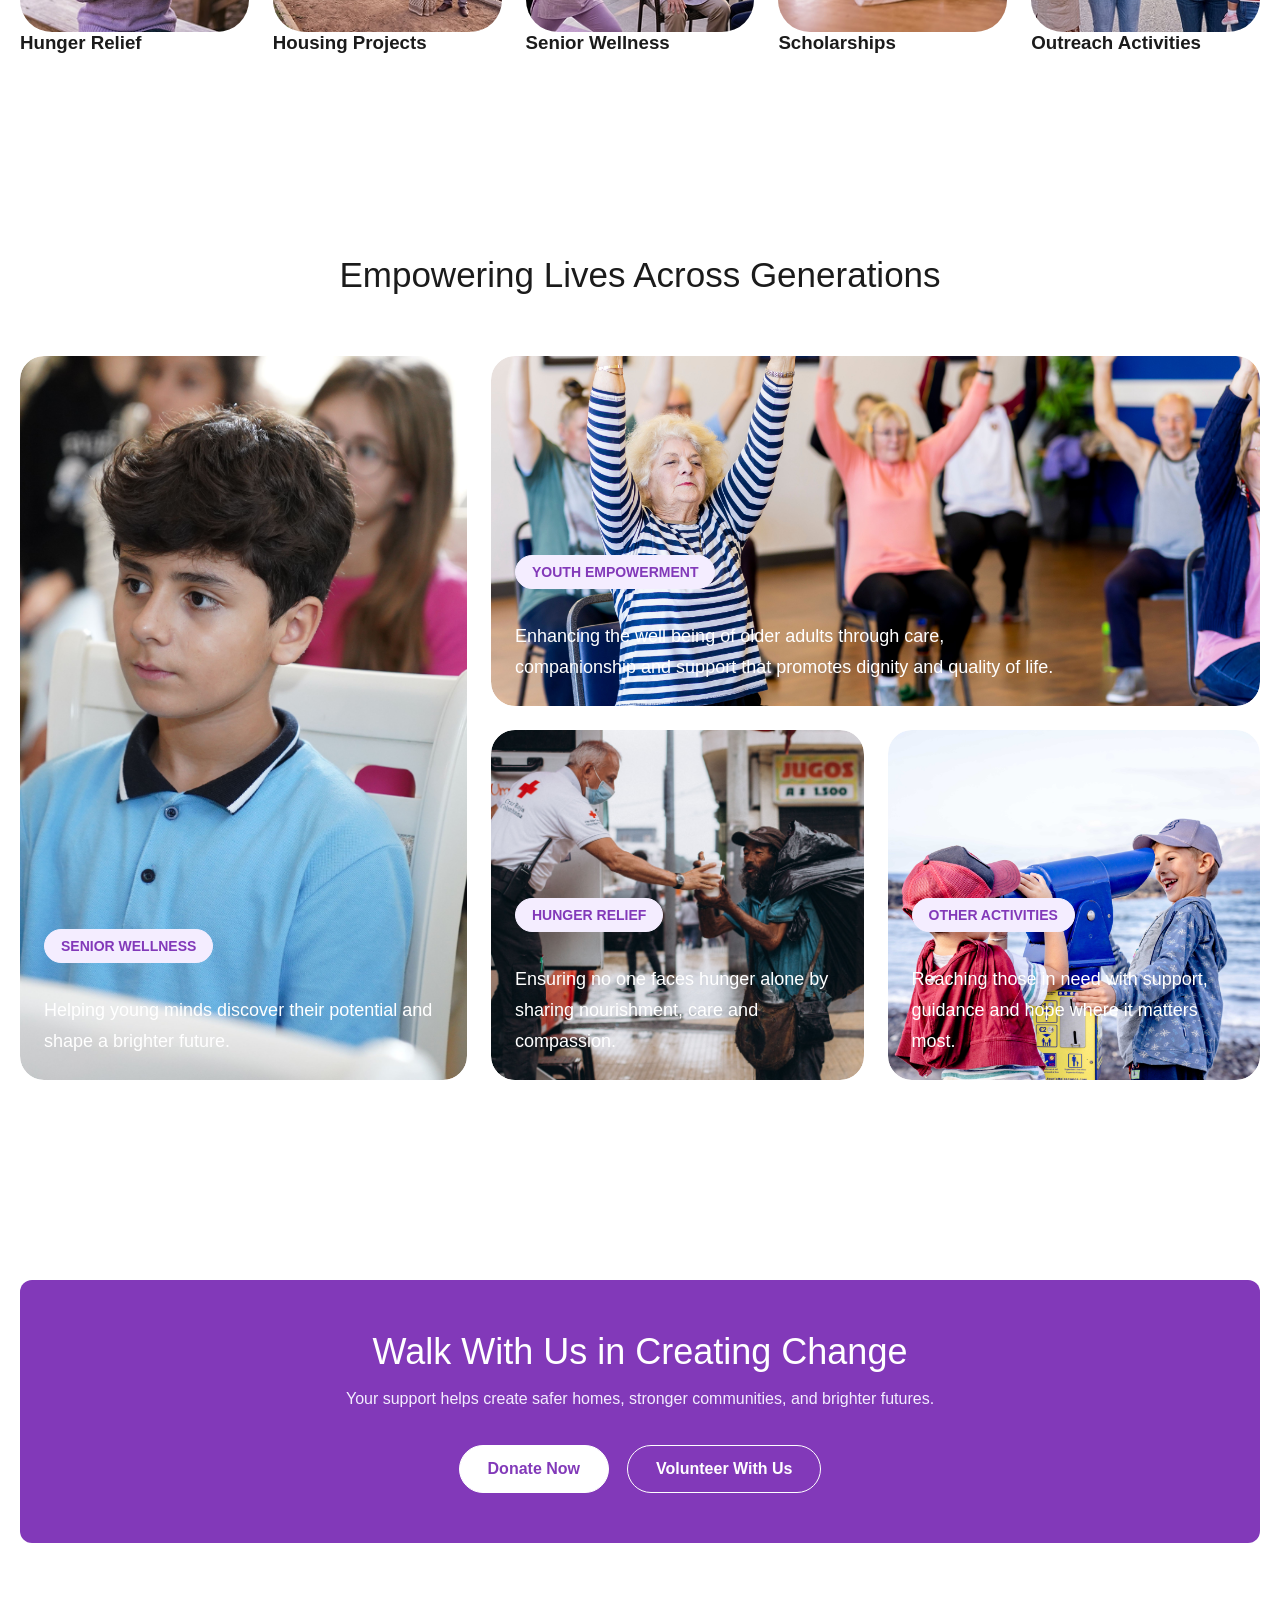
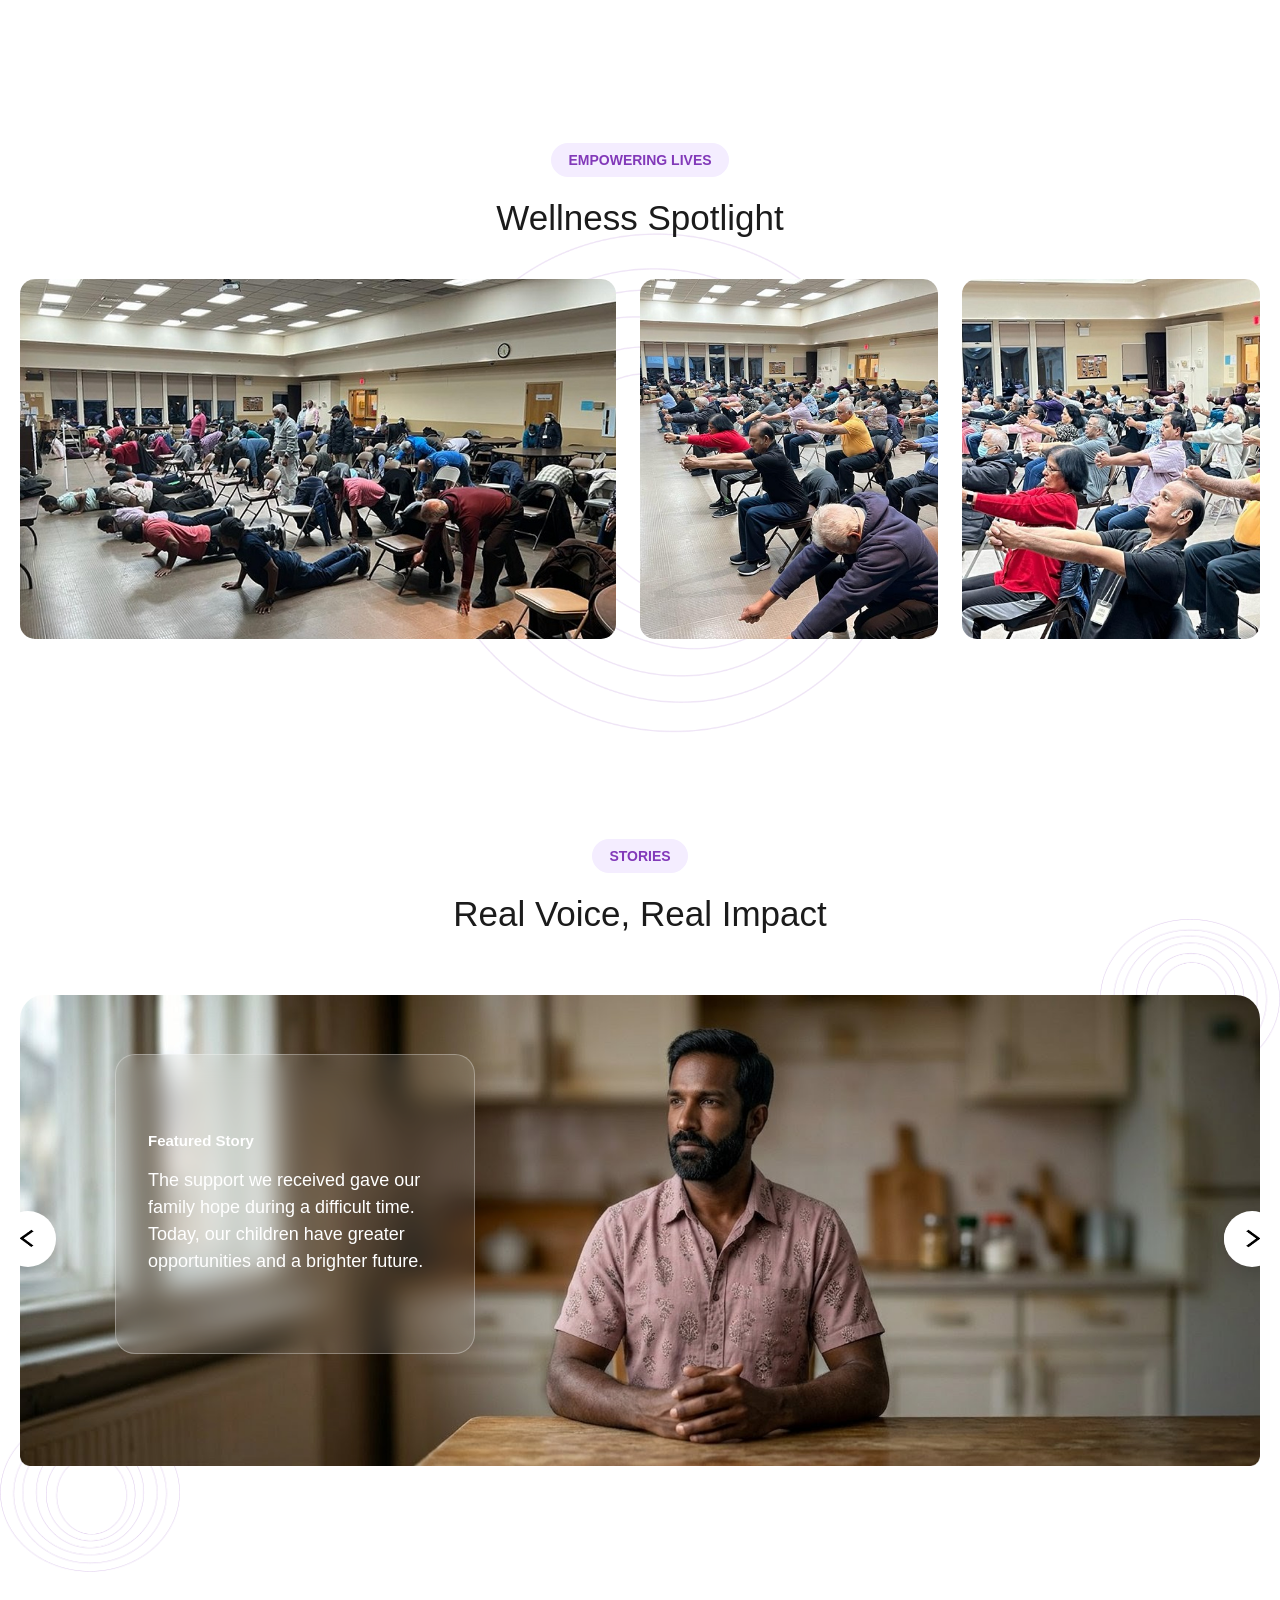
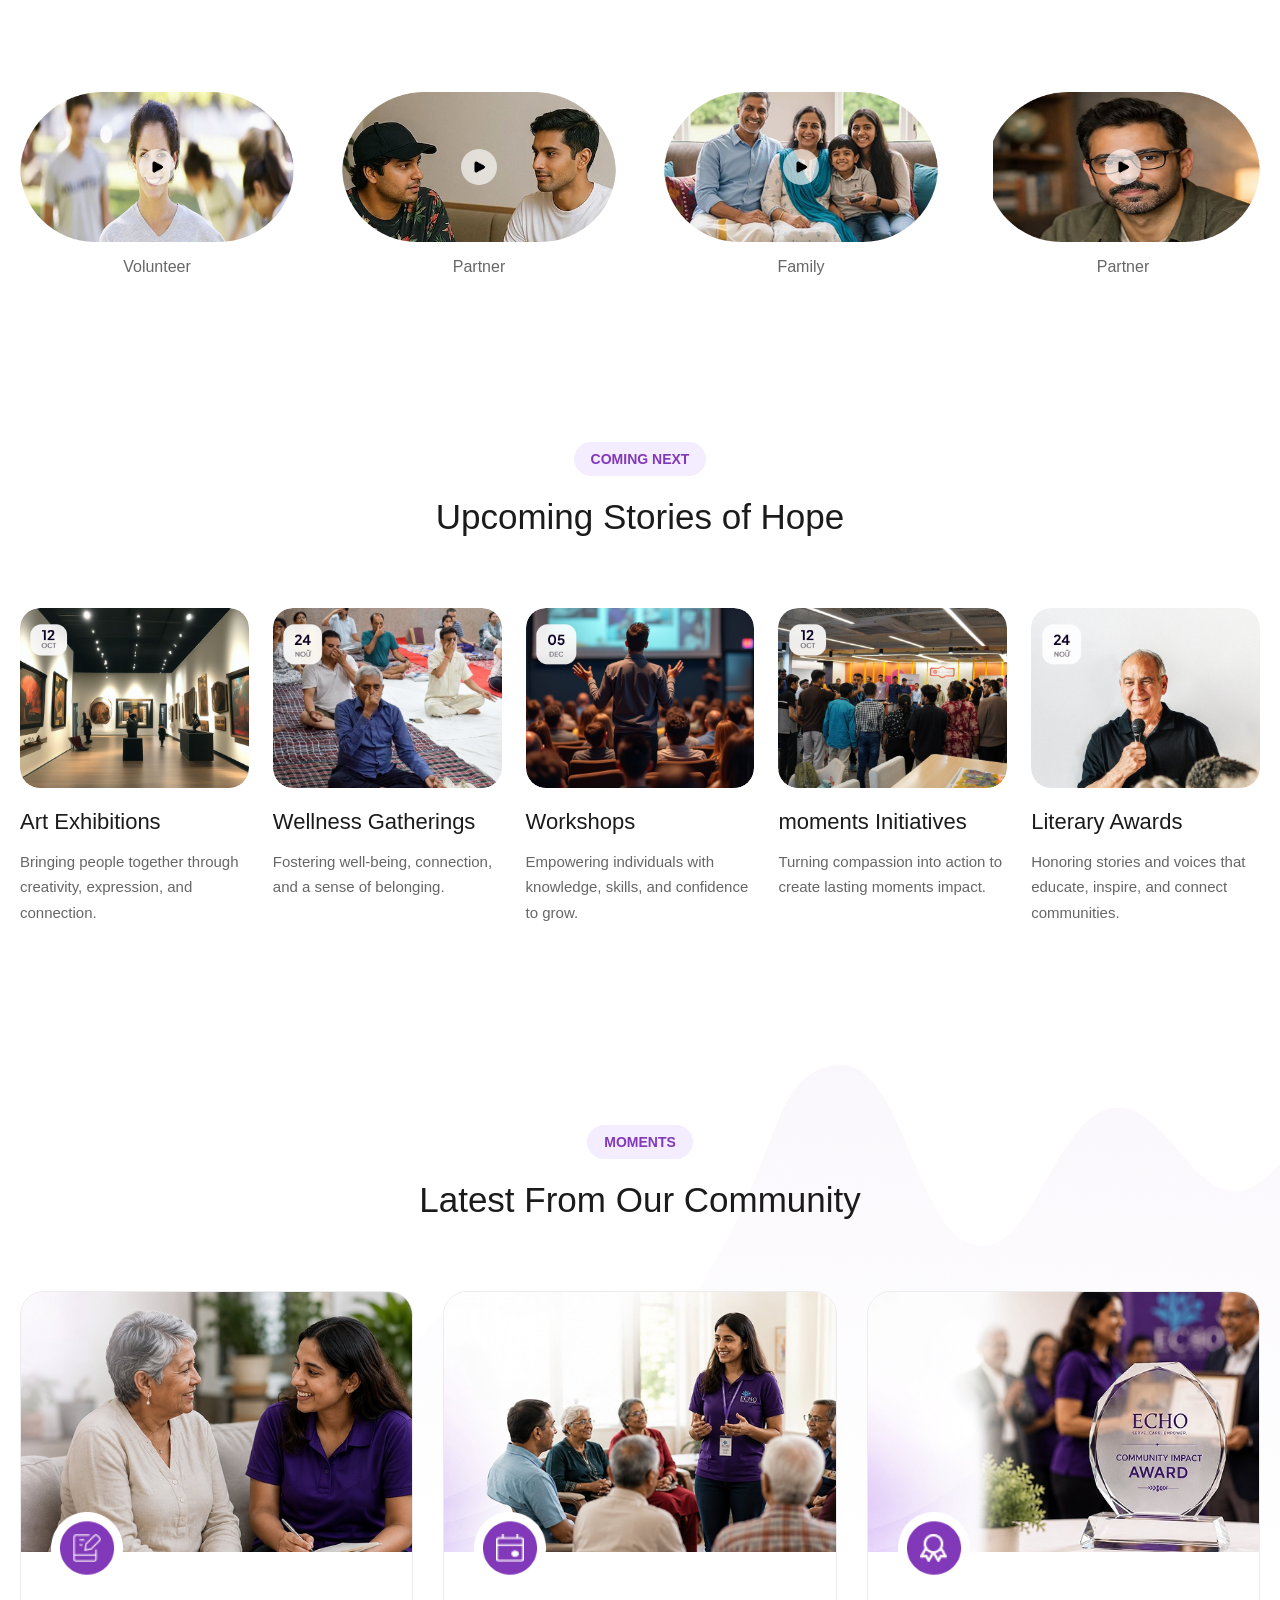
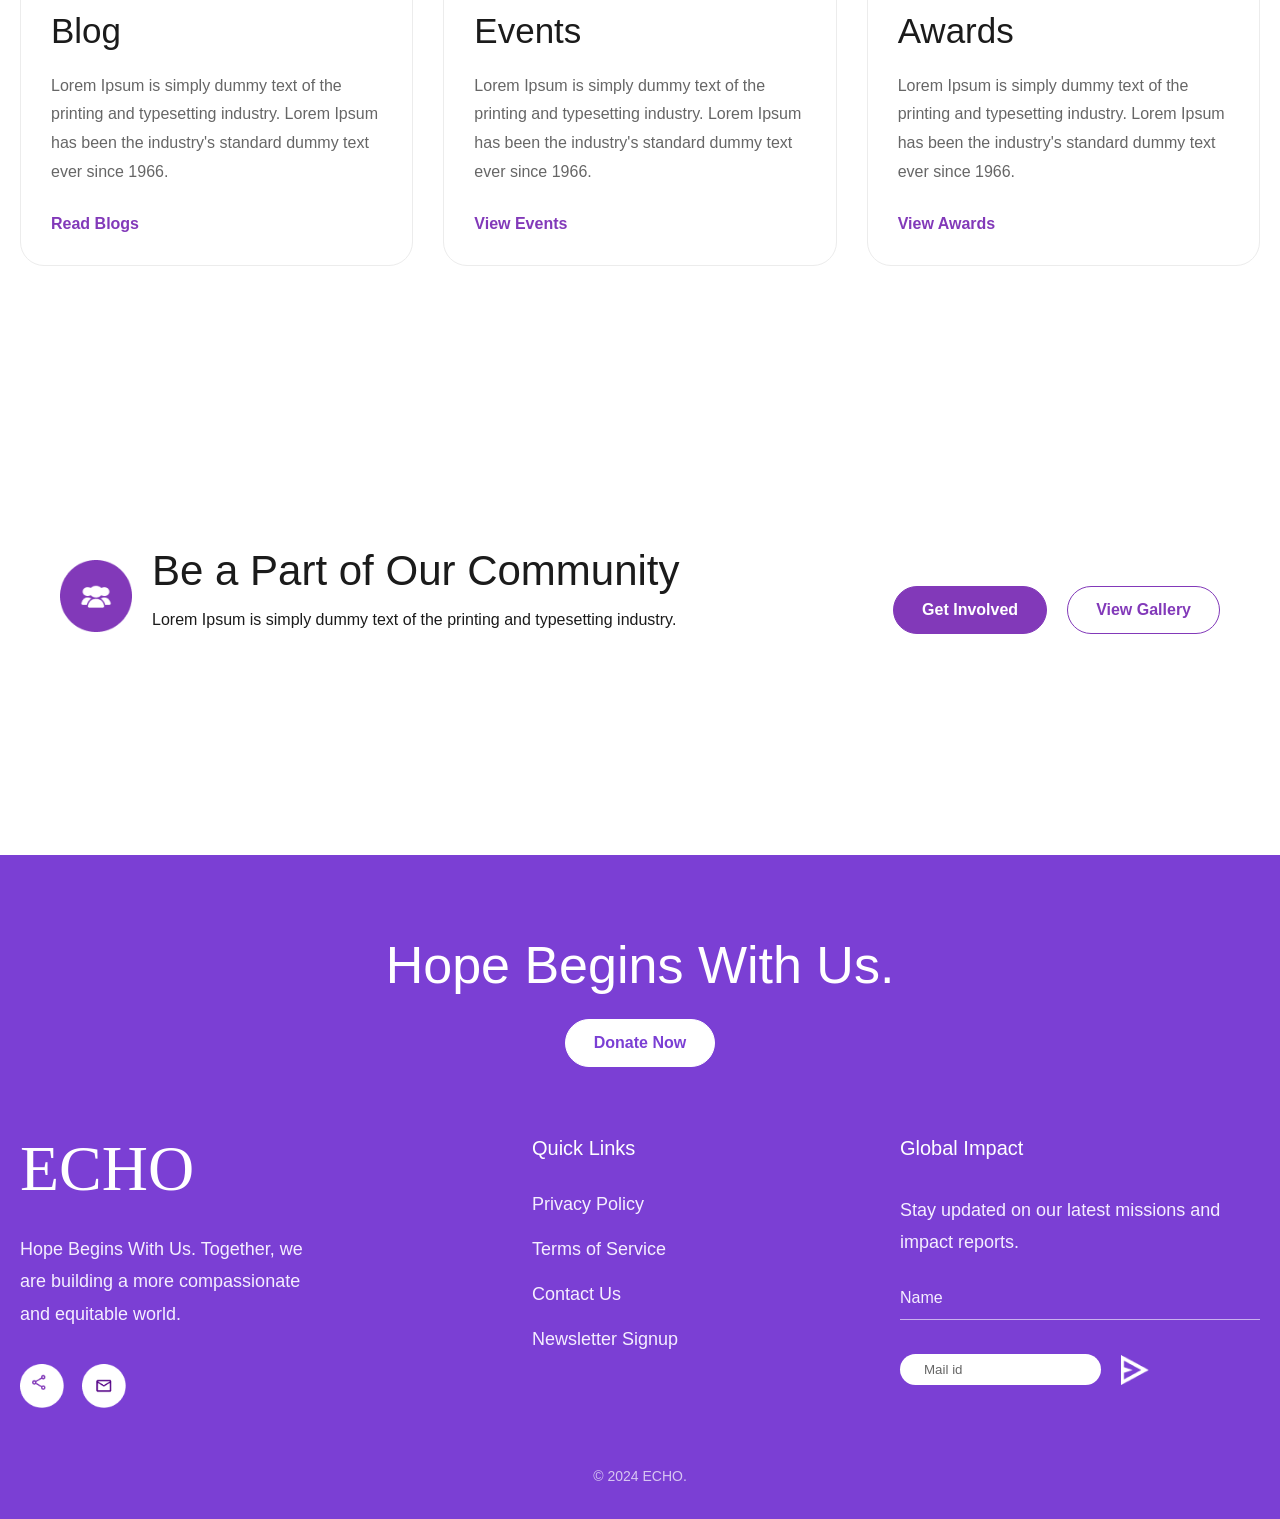
==== commit 9b638178: "made changes in image height made some changes in upcoming section's image height" ====
--- a/index.html
+++ b/index.html
@@ -2109,7 +2109,7 @@
 
                 .upcoming-img {
                     width: 100%;
-                    height: 480px;
+                    height: 360px;
                     object-fit: cover;
                     object-position: center top;
                 }
@@ -2270,9 +2270,11 @@
                 }
             }
 
-
-
-
+            @media (min-width: 610px) and (max-width: 780px) {
+                .upcoming-image {
+                    height: 480px;
+                }
+            }
 
             @media (min-width: 781px) and (max-width: 900px) {
 
@@ -2636,8 +2638,8 @@
                             <li><a href="#">About Us</a></li>
                             <li><a href="#">Our Initiatives</a></li>
                             <li><a href="#">Senior Wellness</a></li>
-                            <li><a href="community.html">community</a></li>
-                            <li><a href="#">moments</a></li>
+                            <li><a href="community.html">Community</a></li>
+                            <li><a href="#">Stories</a></li>
                             <li><a href="#">Gallery</a></li>
                             <li><a href="#">Contact</a></li>
                         </ul>
